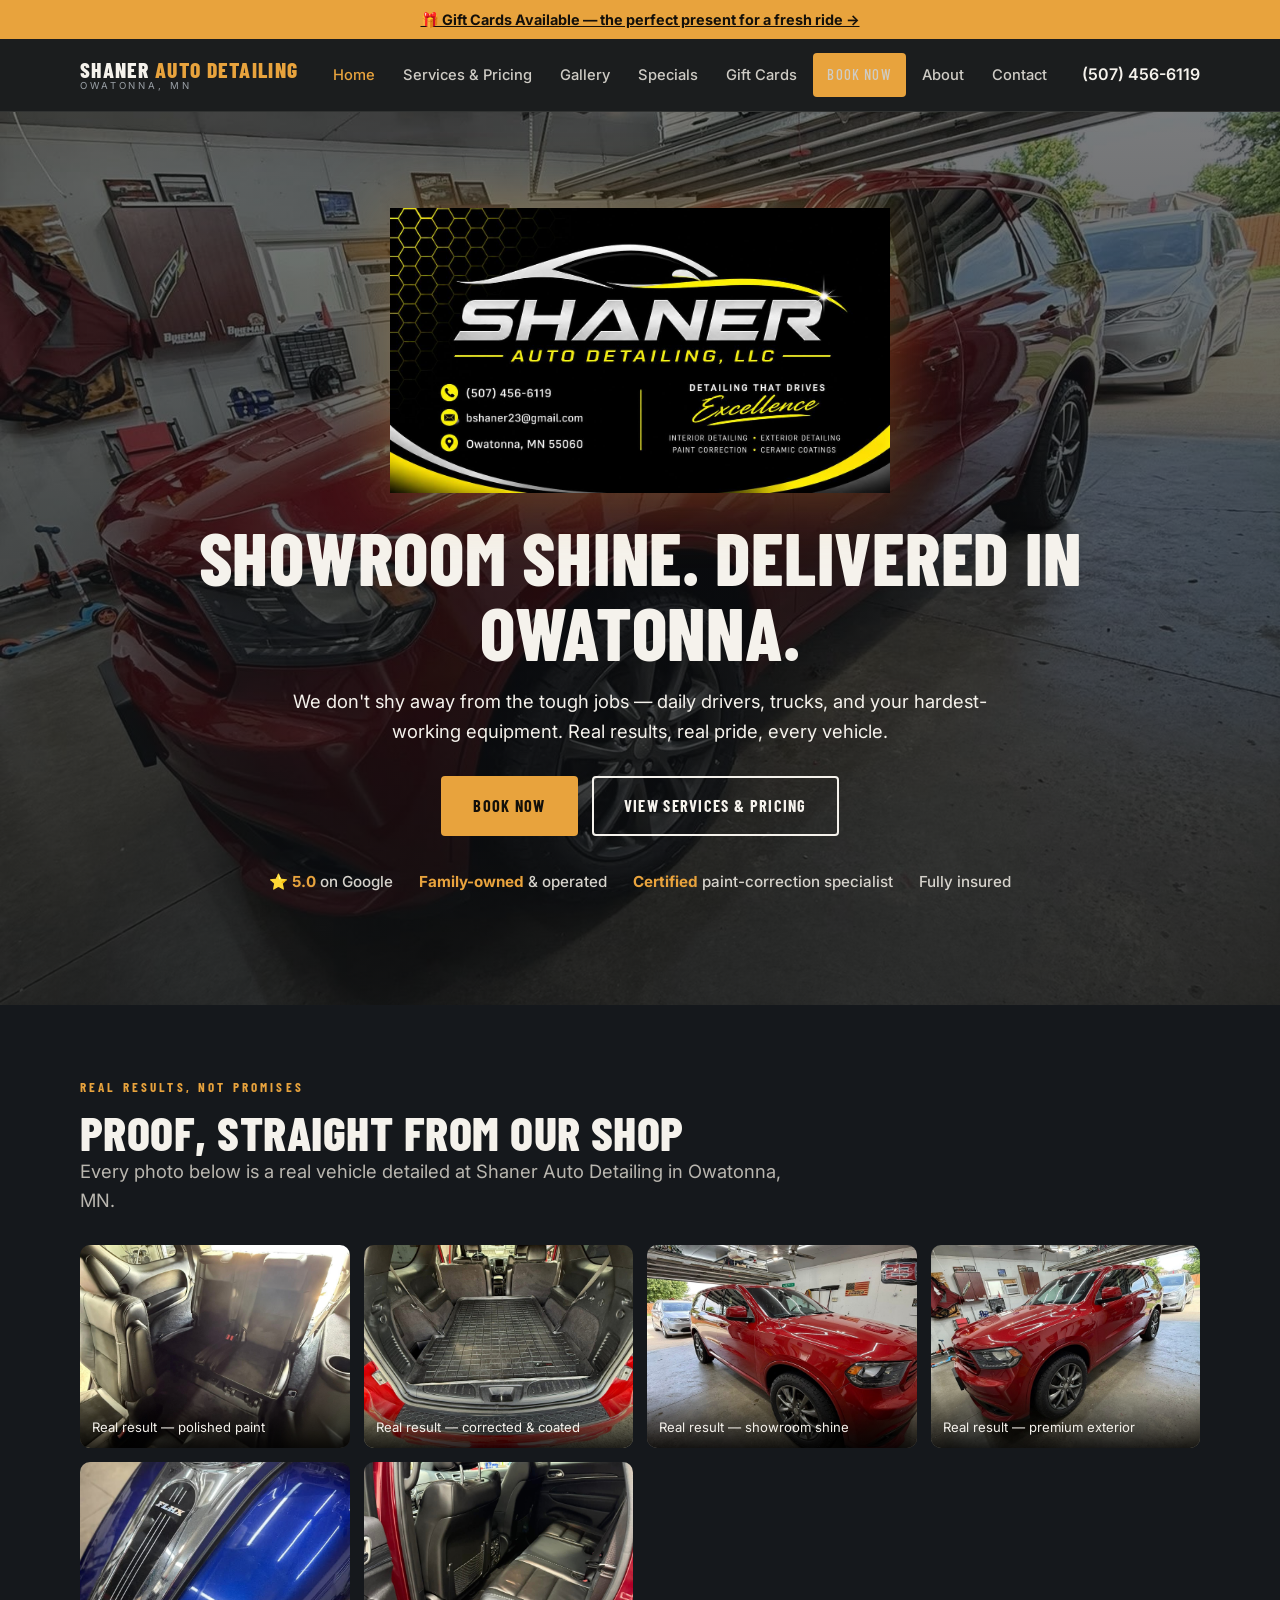
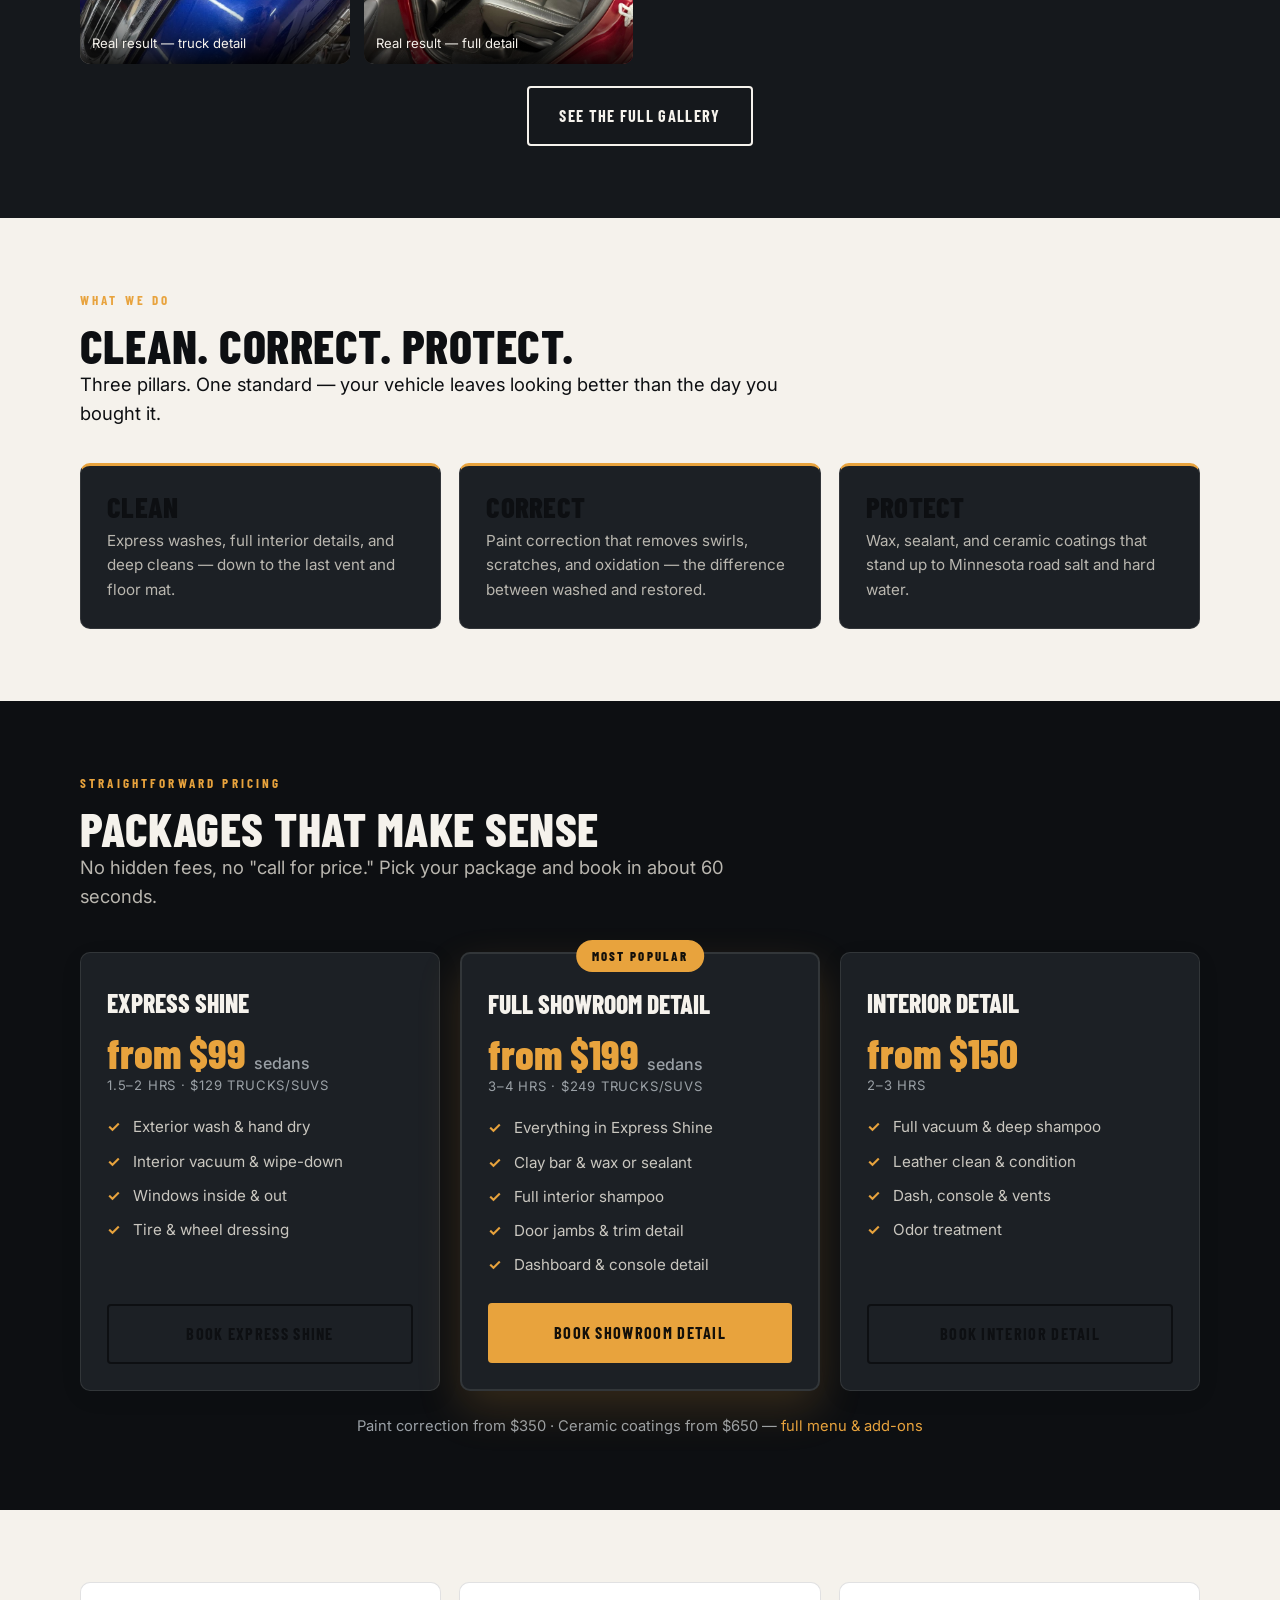
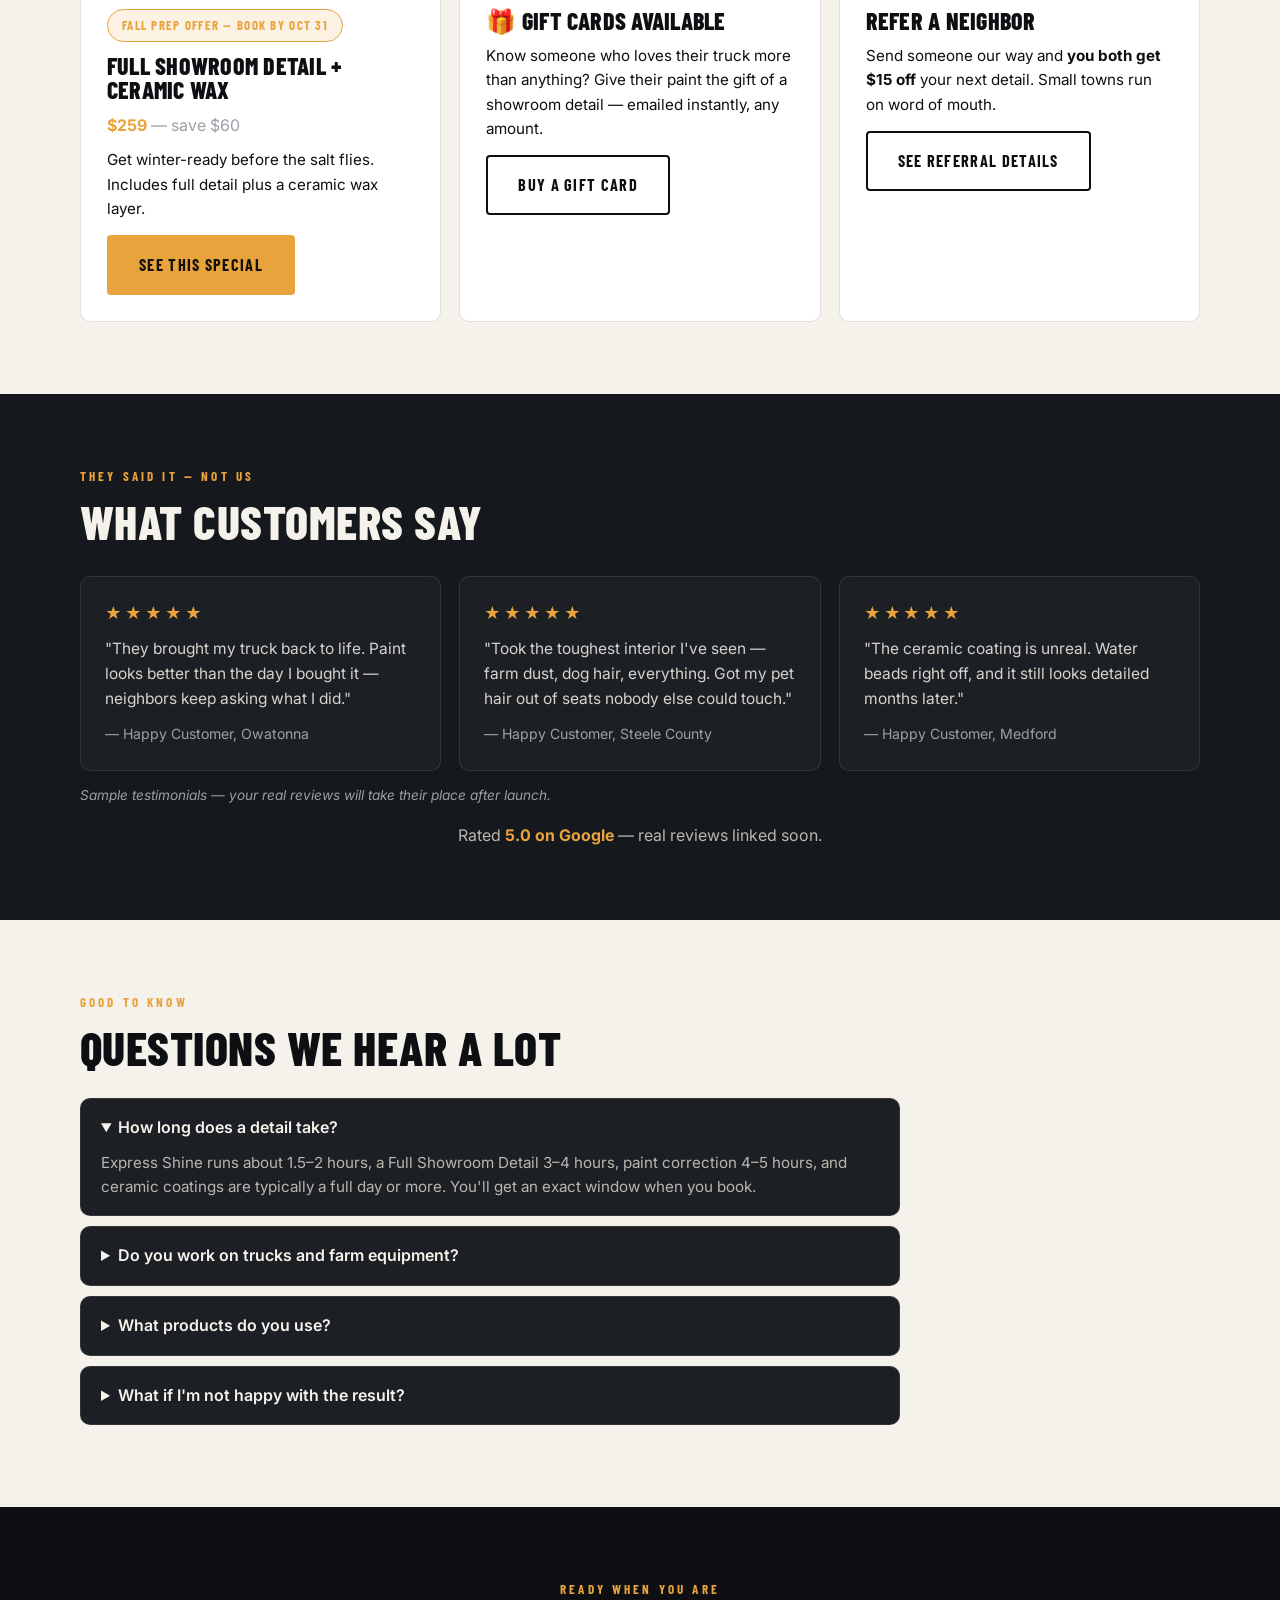
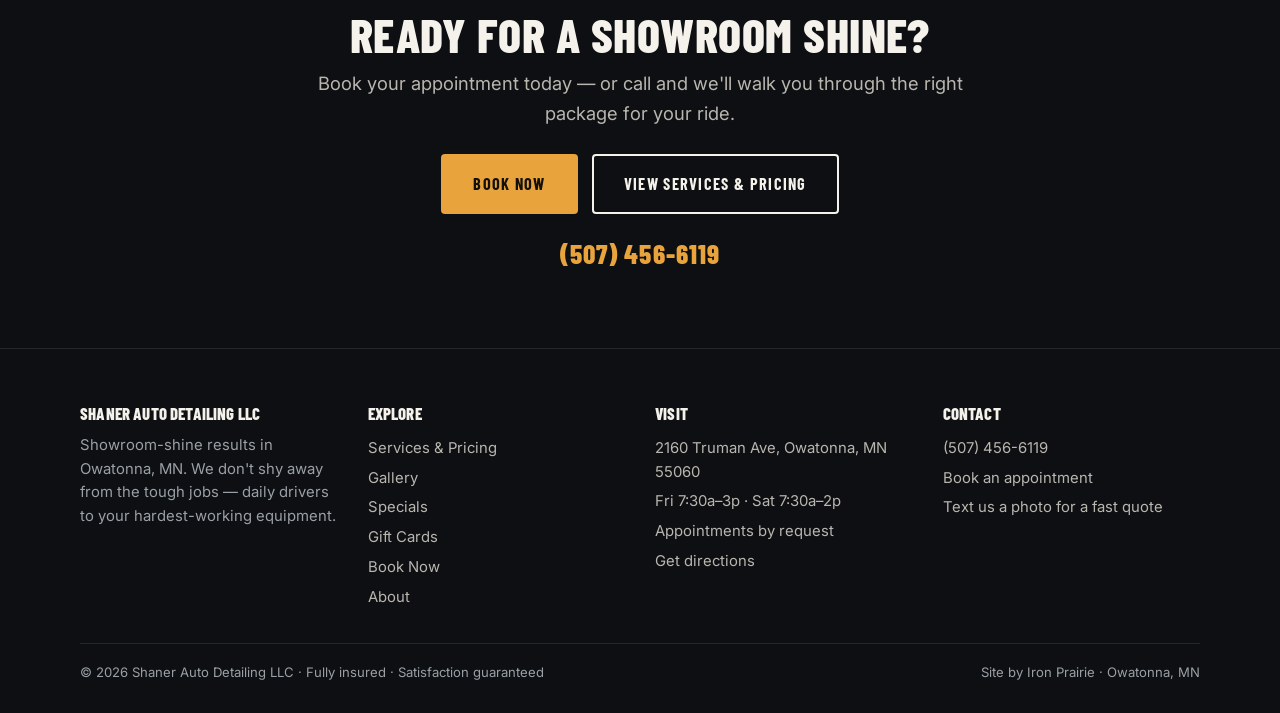
==== index.html @ 1932d327 "QC fix: canonical+OG on specials/gift-cards; hero real logo; contact email" ====
<!DOCTYPE html>
<html lang="en">
<head>
<meta charset="UTF-8">
<meta name="viewport" content="width=device-width, initial-scale=1.0">
<title>Auto Detailing in Owatonna, MN | Shaner Auto Detailing LLC</title>
<meta name="description" content="Shaner Auto Detailing LLC — premium auto detailing, paint correction, and ceramic coating in Owatonna, MN. Showroom shine for daily drivers, trucks &amp; equipment. Call (507) 456-6119.">
<link rel="canonical" href="https://davebunn1.github.io/shaner-auto-detailing-website/">
<meta property="og:title" content="Shaner Auto Detailing LLC — Auto Detailing in Owatonna, MN">
<meta property="og:description" content="Showroom shine. Paint correction &amp; ceramic coating. Real results — Owatonna, MN.">
<meta property="og:type" content="website">
<meta property="og:url" content="https://davebunn1.github.io/shaner-auto-detailing-website/">
<meta property="og:image" content="https://davebunn1.github.io/shaner-auto-detailing-website/images/IMG_6365.JPG">
<meta name="theme-color" content="#0D0F12">
<link rel="preconnect" href="https://fonts.googleapis.com">
<link rel="preconnect" href="https://fonts.gstatic.com" crossorigin>
<link href="https://fonts.googleapis.com/css2?family=Barlow+Condensed:wght@600;700;800&family=Inter:wght@400;500;600&display=swap" rel="stylesheet">
<link rel="stylesheet" href="css/styles.css">
<link rel="icon" href="data:image/svg+xml,<svg xmlns='http://www.w3.org/2000/svg' viewBox='0 0 100 100'><text y='.9em' font-size='90'>🚗</text></svg>">
<script type="application/ld+json">
{
  "@context": "https://schema.org",
  "@type": "AutoDetailing",
  "name": "Shaner Auto Detailing LLC",
  "description": "Premium auto detailing, paint correction and ceramic coating in Owatonna, Minnesota.",
  "telephone": "+15074566119",
  "address": {
    "@type": "PostalAddress",
    "streetAddress": "2160 Truman Ave",
    "addressLocality": "Owatonna",
    "addressRegion": "MN",
    "postalCode": "55060",
    "addressCountry": "US"
  },
  "geo": { "@type": "GeoCoordinates", "latitude": 44.0749, "longitude": -93.2260 },
  "openingHours": ["Fr 07:30-15:00", "Sa 07:30-14:00"],
  "priceRange": "$$",
  "aggregateRating": { "@type": "AggregateRating", "ratingValue": "5.0", "reviewCount": "4" },
  "sameAs": ["https://www.facebook.com/groups/483912313063211/"]
}
</script>
</head>
<body>

<div class="topbar">
  <a href="gift-cards.html">🎁 Gift Cards Available — the perfect present for a fresh ride →</a>
</div>
<header class="site">
  <div class="container nav-wrap">
    <a class="brand" href="index.html">SHANER <span>AUTO DETAILING</span><small>Owatonna, MN</small></a>
    <nav class="main" aria-label="Main">
      <a href="index.html" class="active">Home</a>
      <a href="services-pricing.html">Services &amp; Pricing</a>
      <a href="gallery.html">Gallery</a>
      <a href="specials.html">Specials</a>
      <a href="gift-cards.html">Gift Cards</a>
      <a href="book.html" class="btn btn--primary btn-book">Book Now</a>
      <a href="about.html">About</a>
      <a href="contact.html">Contact</a>
    </nav>
    <div class="header-cta">
      <a class="header-phone" href="tel:+15074566119">(507) 456-6119</a>
      <button class="nav-toggle" aria-label="Menu">☰</button>
    </div>
  </div>
</header>

<main>
  <section class="hero hero--home">
    <div class="container">
      <div class="hero-logo">
        <img src="images/LOGO.jpg" alt="Shaner Auto Detailing LLC — auto detailing, paint correction &amp; ceramic coating in Owatonna, MN">
      </div>
      <h1>Showroom shine. Delivered in Owatonna.</h1>
      <p class="lead">We don't shy away from the tough jobs — daily drivers, trucks, and your hardest-working equipment. Real results, real pride, every vehicle.</p>
      <div class="hero-ctas">
        <a class="btn btn--primary" href="book.html">Book Now</a>
        <a class="btn btn--ghost" href="services-pricing.html">View Services &amp; Pricing</a>
      </div>
      <div class="trust-ribbon">
        <span>⭐ <b>5.0</b> on Google</span>
        <span><b>Family-owned</b> &amp; operated</span>
        <span><b>Certified</b> paint-correction specialist</span>
        <span>Fully insured</span>
      </div>
    </div>
  </section>

  <section class="section--graphite">
    <div class="container">
      <div class="eyebrow">Real results, not promises</div>
      <h2 style="color:var(--cream)">Proof, straight from our shop</h2>
      <p class="lead muted" style="color:#b9b6af">Every photo below is a real vehicle detailed at Shaner Auto Detailing in Owatonna, MN.</p>
      <div class="gallery" style="margin-top:30px">
        <div class="proof-grid">
          <figure class="proof-item"><img src="images/IMG_6362.JPG" alt="Polished exterior detailing result — Shaner Auto Detailing, Owatonna MN" loading="lazy"><figcaption class="proof-cap">Real result — polished paint</figcaption></figure>
          <figure class="proof-item"><img src="images/IMG_6363.JPG" alt="Glossy corrected paint result — Shaner Auto Detailing, Owatonna MN" loading="lazy"><figcaption class="proof-cap">Real result — corrected &amp; coated</figcaption></figure>
          <figure class="proof-item"><img src="images/IMG_6364.JPG" alt="Showroom shine detail result — Shaner Auto Detailing, Owatonna MN" loading="lazy"><figcaption class="proof-cap">Real result — showroom shine</figcaption></figure>
          <figure class="proof-item"><img src="images/IMG_6365.JPG" alt="Premium exterior detail — Shaner Auto Detailing, Owatonna MN" loading="lazy"><figcaption class="proof-cap">Real result — premium exterior</figcaption></figure>
          <figure class="proof-item"><img src="images/IMG_6311.JPG" alt="Truck detail result — Shaner Auto Detailing, Owatonna MN" loading="lazy"><figcaption class="proof-cap">Real result — truck detail</figcaption></figure>
          <figure class="proof-item"><img src="images/IMG_6378.JPG" alt="Detailing before and after quality work — Shaner Auto Detailing, Owatonna MN" loading="lazy"><figcaption class="proof-cap">Real result — full detail</figcaption></figure>
        </div>
      </div>
      <p style="text-align:center;margin-top:22px"><a class="btn btn--ghost" href="gallery.html">See the full gallery</a></p>
    </div>
  </section>

  <section class="section--light">
    <div class="container">
      <div class="eyebrow">What we do</div>
      <h2>Clean. Correct. Protect.</h2>
      <p class="lead">Three pillars. One standard — your vehicle leaves looking better than the day you bought it.</p>
      <div class="pillars" style="margin-top:34px">
        <div class="pillar">
          <h3>Clean</h3>
          <p>Express washes, full interior details, and deep cleans — down to the last vent and floor mat.</p>
        </div>
        <div class="pillar">
          <h3>Correct</h3>
          <p>Paint correction that removes swirls, scratches, and oxidation — the difference between washed and restored.</p>
        </div>
        <div class="pillar">
          <h3>Protect</h3>
          <p>Wax, sealant, and ceramic coatings that stand up to Minnesota road salt and hard water.</p>
        </div>
      </div>
    </div>
  </section>

  <section class="section--dark">
    <div class="container">
      <div class="eyebrow">Straightforward pricing</div>
      <h2 style="color:var(--cream)">Packages that make sense</h2>
      <p class="lead muted" style="color:#b9b6af">No hidden fees, no "call for price." Pick your package and book in about 60 seconds.</p>
      <div class="pkg-cards" style="margin-top:40px">
        <div class="pkg-card">
          <div class="pkg-name">Express Shine</div>
          <div class="pkg-price">from $99 <small>sedans</small></div>
          <div class="pkg-time">1.5–2 hrs · $129 trucks/SUVs</div>
          <ul class="pkg-includes">
            <li>Exterior wash &amp; hand dry</li>
            <li>Interior vacuum &amp; wipe-down</li>
            <li>Windows inside &amp; out</li>
            <li>Tire &amp; wheel dressing</li>
          </ul>
          <a class="btn btn--darkghost btn--block" href="book.html">Book Express Shine</a>
        </div>
        <div class="pkg-card pkg-card--popular">
          <div class="popular-tag">Most Popular</div>
          <div class="pkg-name">Full Showroom Detail</div>
          <div class="pkg-price">from $199 <small>sedans</small></div>
          <div class="pkg-time">3–4 hrs · $249 trucks/SUVs</div>
          <ul class="pkg-includes">
            <li>Everything in Express Shine</li>
            <li>Clay bar &amp; wax or sealant</li>
            <li>Full interior shampoo</li>
            <li>Door jambs &amp; trim detail</li>
            <li>Dashboard &amp; console detail</li>
          </ul>
          <a class="btn btn--primary btn--block" href="book.html">Book Showroom Detail</a>
        </div>
        <div class="pkg-card">
          <div class="pkg-name">Interior Detail</div>
          <div class="pkg-price">from $150</div>
          <div class="pkg-time">2–3 hrs</div>
          <ul class="pkg-includes">
            <li>Full vacuum &amp; deep shampoo</li>
            <li>Leather clean &amp; condition</li>
            <li>Dash, console &amp; vents</li>
            <li>Odor treatment</li>
          </ul>
          <a class="btn btn--darkghost btn--block" href="book.html">Book Interior Detail</a>
        </div>
      </div>
      <p style="text-align:center;margin-top:24px;color:var(--muted);font-size:.92rem">Paint correction from $350 · Ceramic coatings from $650 — <a href="services-pricing.html">full menu &amp; add-ons</a></p>
    </div>
  </section>

  <section class="section--light">
    <div class="container" style="display:grid;grid-template-columns:repeat(auto-fit,minmax(280px,1fr));gap:18px">
      <div style="border:1px solid rgba(13,15,18,.12);border-radius:10px;padding:26px;background:#fff">
        <span class="offer-deadline">Fall Prep Offer — book by Oct 31</span>
        <h3 style="font-size:1.5rem">Full Showroom Detail + Ceramic Wax</h3>
        <p style="margin:10px 0"><b style="color:var(--amber)">$259</b> <span style="color:var(--muted)">— save $60</span></p>
        <p style="font-size:.95rem">Get winter-ready before the salt flies. Includes full detail plus a ceramic wax layer.</p>
        <p style="margin-top:14px"><a class="btn btn--primary" href="specials.html">See this special</a></p>
      </div>
      <div style="border:1px solid rgba(13,15,18,.12);border-radius:10px;padding:26px;background:#fff">
        <h3 style="font-size:1.5rem">🎁 Gift cards available</h3>
        <p style="font-size:.95rem;margin:10px 0">Know someone who loves their truck more than anything? Give their paint the gift of a showroom detail — emailed instantly, any amount.</p>
        <p style="margin-top:14px"><a class="btn btn--darkghost" href="gift-cards.html">Buy a gift card</a></p>
      </div>
      <div style="border:1px solid rgba(13,15,18,.12);border-radius:10px;padding:26px;background:#fff">
        <h3 style="font-size:1.5rem">Refer a neighbor</h3>
        <p style="font-size:.95rem;margin:10px 0">Send someone our way and <b>you both get $15 off</b> your next detail. Small towns run on word of mouth.</p>
        <p style="margin-top:14px"><a class="btn btn--darkghost" href="specials.html">See referral details</a></p>
      </div>
    </div>
  </section>

  <section class="section--graphite">
    <div class="container">
      <div class="eyebrow">They said it — not us</div>
      <h2 style="color:var(--cream)">What customers say</h2>
      <div class="reviews" style="margin-top:30px">
        <div class="review">
          <div class="stars">★★★★★</div>
          <p>"They brought my truck back to life. Paint looks better than the day I bought it — neighbors keep asking what I did."</p>
          <cite>— Happy Customer, Owatonna</cite>
        </div>
        <div class="review">
          <div class="stars">★★★★★</div>
          <p>"Took the toughest interior I've seen — farm dust, dog hair, everything. Got my pet hair out of seats nobody else could touch."</p>
          <cite>— Happy Customer, Steele County</cite>
        </div>
        <div class="review">
          <div class="stars">★★★★★</div>
          <p>"The ceramic coating is unreal. Water beads right off, and it still looks detailed months later."</p>
          <cite>— Happy Customer, Medford</cite>
        </div>
      </div>
      <p class="review-sample-note">Sample testimonials — your real reviews will take their place after launch.</p>
      <p style="text-align:center;margin-top:16px;color:#b9b6af">Rated <b style="color:var(--amber)">5.0 on Google</b> — real reviews linked soon.</p>
    </div>
  </section>

  <section class="section--light">
    <div class="container">
      <div class="eyebrow">Good to know</div>
      <h2>Questions we hear a lot</h2>
      <div class="faq" style="margin-top:26px;max-width:820px">
        <details open>
          <summary>How long does a detail take?</summary>
          <p>Express Shine runs about 1.5–2 hours, a Full Showroom Detail 3–4 hours, paint correction 4–5 hours, and ceramic coatings are typically a full day or more. You'll get an exact window when you book.</p>
        </details>
        <details>
          <summary>Do you work on trucks and farm equipment?</summary>
          <p>Absolutely — we don't shy away from the tough jobs. Daily drivers, trucks, SUVs, motorcycles, and your hardest-working equipment all get the same standard.</p>
        </details>
        <details>
          <summary>What products do you use?</summary>
          <p>Professional-grade products chosen for Minnesota conditions — road salt, hard water, and everything in between. Ask us about the right protection for your vehicle.</p>
        </details>
        <details>
          <summary>What if I'm not happy with the result?</summary>
          <p>If you're not happy with the result, we'll make it right. Plain and simple.</p>
        </details>
      </div>
    </div>
  </section>

  <section class="section--dark cta-band">
    <div class="container">
      <div class="eyebrow">Ready when you are</div>
      <h2 style="color:var(--cream)">Ready for a showroom shine?</h2>
      <p class="lead" style="color:#b9b6af">Book your appointment today — or call and we'll walk you through the right package for your ride.</p>
      <div class="cta-actions">
        <a class="btn btn--primary" href="book.html">Book Now</a>
        <a class="btn btn--ghost" href="services-pricing.html">View Services &amp; Pricing</a>
      </div>
      <a class="cta-phone-big" href="tel:+15074566119">(507) 456-6119</a>
    </div>
  </section>
</main>

<footer class="site">
  <div class="container">
    <div class="footer-grid">
      <div>
        <h4>Shaner Auto Detailing LLC</h4>
        <p style="color:var(--muted);font-size:.93rem">Showroom-shine results in Owatonna, MN. We don't shy away from the tough jobs — daily drivers to your hardest-working equipment.</p>
      </div>
      <div>
        <h4>Explore</h4>
        <ul>
          <li><a href="services-pricing.html">Services &amp; Pricing</a></li>
          <li><a href="gallery.html">Gallery</a></li>
          <li><a href="specials.html">Specials</a></li>
          <li><a href="gift-cards.html">Gift Cards</a></li>
          <li><a href="book.html">Book Now</a></li>
          <li><a href="about.html">About</a></li>
        </ul>
      </div>
      <div>
        <h4>Visit</h4>
        <ul>
          <li>2160 Truman Ave, Owatonna, MN 55060</li>
          <li>Fri 7:30a–3p · Sat 7:30a–2p</li>
          <li>Appointments by request</li>
          <li><a href="contact.html">Get directions</a></li>
        </ul>
      </div>
      <div>
        <h4>Contact</h4>
        <ul>
          <li><a href="tel:+15074566119">(507) 456-6119</a></li>
          <li><a href="book.html">Book an appointment</a></li>
          <li><a href="contact.html">Text us a photo for a fast quote</a></li>
        </ul>
      </div>
    </div>
    <div class="footer-bottom">
      <span>© 2026 Shaner Auto Detailing LLC · Fully insured · Satisfaction guaranteed</span>
      <span>Site by Iron Prairie · Owatonna, MN</span>
    </div>
  </div>
</footer>
<div class="mobile-bar">
  <a class="mb-book" href="book.html">Book Now</a>
  <a class="mb-call" href="tel:+15074566119">Call (507) 456-6119</a>
</div>
<script src="js/scripts.js"></script>
</body>
</html>
---- css/styles.css ----
/* ============================================================
   SHANER AUTO DETAILING LLC — shared design system
   Iron Prairie · 2026-09-06 · premium dark/amber detailing
   Workers: use ONLY classes defined here. Never inline styles.
   ============================================================ */

:root {
  --charcoal: #0D0F12;
  --graphite: #15181C;
  --graphite-2: #1C2025;
  --amber: #E8A33D;
  --amber-hover: #F4B95A;
  --cream: #F5F2EC;
  --muted: #9AA0A6;
  --line: rgba(245, 242, 236, 0.10);
  --line-light: rgba(13, 15, 18, 0.12);
  --radius: 10px;
  --container: 1120px;
  --shadow: 0 20px 60px rgba(0,0,0,0.45);
  --font-display: "Barlow Condensed", "Arial Narrow", sans-serif;
  --font-body: "Inter", system-ui, -apple-system, sans-serif;
}

* { margin: 0; padding: 0; box-sizing: border-box; }

html { scroll-behavior: smooth; }

body {
  font-family: var(--font-body);
  color: var(--charcoal);
  background: var(--cream);
  line-height: 1.6;
  -webkit-font-smoothing: antialiased;
}

img { max-width: 100%; display: block; }
a { color: var(--amber); text-decoration: none; }
a:hover { color: var(--amber-hover); }
ul { list-style: none; }

.container { width: min(var(--container), 92%); margin-inline: auto; }
.sr-only { position: absolute; width: 1px; height: 1px; padding: 0; margin: -1px; overflow: hidden; clip: rect(0 0 0 0); white-space: nowrap; border: 0; }

section { padding: 72px 0; }
.section--dark { background: var(--charcoal); color: var(--cream); }
.section--graphite { background: var(--graphite); color: var(--cream); }
.section--light { background: var(--cream); color: var(--charcoal); }

.eyebrow {
  font-family: var(--font-display);
  text-transform: uppercase;
  letter-spacing: 0.24em;
  font-weight: 700;
  font-size: 0.82rem;
  color: var(--amber);
  margin-bottom: 10px;
}

h1, h2, h3, h4 {
  font-family: var(--font-display);
  font-weight: 800;
  line-height: 1.02;
  letter-spacing: 0.01em;
  text-transform: uppercase;
}

h1 { font-size: clamp(2.6rem, 6vw, 4.6rem); }
h2 { font-size: clamp(2rem, 4vw, 3rem); }
h3 { font-size: clamp(1.3rem, 2.4vw, 1.8rem); }

.section--light h1, .section--light h2, .section--light h3,
section:not(.section--dark):not(.section--graphite) h2,
section:not(.section--dark):not(.section--graphite) h3 { color: var(--charcoal); }
.section--dark h1, .section--dark h2, .section--dark h3,
.section--graphite h1, .section--graphite h2, .section--graphite h3 { color: var(--cream); }

.lead { font-size: 1.15rem; max-width: 60ch; }
.section--dark .lead, .section--graphite .lead { color: #d6d3cc; }
.muted { color: var(--muted); }

/* ---------- Buttons ---------- */
.btn {
  display: inline-block;
  font-family: var(--font-display);
  font-weight: 700;
  text-transform: uppercase;
  letter-spacing: 0.08em;
  font-size: 1.02rem;
  padding: 15px 30px;
  border-radius: 4px;
  border: 2px solid transparent;
  cursor: pointer;
  transition: all 0.18s ease;
  text-align: center;
}
.btn--primary { background: var(--amber); color: #14100a; }
.btn--primary:hover { background: var(--amber-hover); color: #14100a; transform: translateY(-1px); }
.btn--ghost { border-color: var(--cream); color: var(--cream); background: transparent; }
.btn--ghost:hover { background: rgba(245,242,236,0.10); color: var(--cream); }
.btn--darkghost { border-color: var(--charcoal); color: var(--charcoal); background: transparent; }
.btn--darkghost:hover { background: rgba(13,15,18,0.06); color: var(--charcoal); }
.btn--block { display: block; width: 100%; }
.btn-book { white-space: nowrap; }

/* ---------- Top gift-card strip ---------- */
.topbar {
  background: var(--amber);
  color: #14100a;
  text-align: center;
  font-weight: 600;
  font-size: 0.9rem;
  padding: 8px 16px;
}
.topbar a { color: #14100a; text-decoration: underline; font-weight: 700; }
.topbar a:hover { color: #000; }

/* ---------- Header ---------- */
header.site {
  position: sticky; top: 0; z-index: 100;
  background: rgba(13,15,18,0.94);
  backdrop-filter: blur(10px);
  border-bottom: 1px solid var(--line);
}
.nav-wrap { display: flex; align-items: center; justify-content: space-between; gap: 20px; padding: 14px 0; }
.brand { font-family: var(--font-display); font-weight: 800; text-transform: uppercase; letter-spacing: 0.06em; color: var(--cream); font-size: 1.35rem; line-height: 1; }
.brand span { color: var(--amber); }
.brand small { display: block; font-family: var(--font-body); font-weight: 400; font-size: 0.6rem; letter-spacing: 0.3em; color: var(--muted); text-transform: uppercase; }
nav.main ul { display: flex; align-items: center; gap: 4px; flex-wrap: wrap; }
nav.main a {
  color: #cfccc5; font-weight: 500; font-size: 0.92rem;
  padding: 8px 12px; border-radius: 4px;
}
nav.main a:hover { color: var(--cream); }
nav.main a.active { color: var(--amber); }
.header-cta { display: flex; align-items: center; gap: 12px; }
.header-phone { color: var(--cream); font-weight: 600; white-space: nowrap; }
.header-phone:hover { color: var(--amber); }
.nav-toggle { display: none; background: none; border: 0; color: var(--cream); font-size: 1.6rem; cursor: pointer; line-height: 1; }

/* ---------- Mobile bottom action bar ---------- */
.mobile-bar { display: none; }

/* ---------- Hero ---------- */
.hero {
  position: relative;
  background: var(--charcoal) center/cover no-repeat;
  color: var(--cream);
  text-align: center;
  padding: 96px 0 110px;
  overflow: hidden;
}
.hero::before {
  content: "";
  position: absolute; inset: 0;
  background: linear-gradient(180deg, rgba(13,15,18,0.55) 0%, rgba(13,15,18,0.82) 100%);
}
.hero > .container { position: relative; z-index: 2; }
.hero-logo { display: flex; justify-content: center; margin-bottom: 26px; }
.hero-logo img {
  width: min(500px, 90vw);
  filter: drop-shadow(0 0 34px rgba(232,163,61,0.35));
}
.hero h1 { margin-bottom: 18px; color: var(--cream); }
.hero .lead { margin-inline: auto; margin-bottom: 30px; }
.hero-ctas { display: flex; gap: 14px; justify-content: center; flex-wrap: wrap; }
.hero-wordmark { font-family: var(--font-display); font-weight: 800; font-size: clamp(2.8rem, 8vw, 5rem); letter-spacing: 0.02em; line-height: 0.95; text-transform: uppercase; color: var(--cream); }
.hero-wordmark span { color: var(--amber); }
.hero-wordmark-sub { font-family: var(--font-display); letter-spacing: 0.42em; text-transform: uppercase; font-weight: 600; color: var(--muted); font-size: clamp(0.8rem, 2vw, 1.05rem); margin-top: 6px; }
.hero--home { background-image: url('../images/IMG_6365.JPG'); }

/* ---------- Trust ribbon / stats ---------- */
.trust-ribbon { display: flex; gap: 26px; justify-content: center; flex-wrap: wrap; margin-top: 34px; color: #d6d3cc; font-size: 0.95rem; font-weight: 500; }
.trust-ribbon b { color: var(--amber); }
.stat-band { display: grid; grid-template-columns: repeat(auto-fit, minmax(190px, 1fr)); gap: 18px; }
.stat { background: var(--graphite-2); border: 1px solid var(--line); border-radius: var(--radius); padding: 22px; text-align: center; }
.stat b { display: block; font-family: var(--font-display); font-size: 2.1rem; font-weight: 800; color: var(--amber); line-height: 1; }
.stat span { font-size: 0.85rem; color: var(--muted); text-transform: uppercase; letter-spacing: 0.08em; }

/* ---------- Pillars ---------- */
.pillars { display: grid; grid-template-columns: repeat(auto-fit, minmax(240px, 1fr)); gap: 18px; }
.pillar { background: var(--graphite-2); border: 1px solid var(--line); border-radius: var(--radius); padding: 26px; border-top: 3px solid var(--amber); }
.pillar h3 { color: var(--cream); margin-bottom: 8px; }
.pillar p { color: #b9b6af; font-size: 0.95rem; }

/* ---------- Package cards ---------- */
.pkg-cards { display: grid; grid-template-columns: repeat(auto-fit, minmax(260px, 1fr)); gap: 20px; align-items: stretch; }
.pkg-card {
  position: relative;
  background: var(--cream);
  border: 1px solid var(--line-light);
  border-radius: var(--radius);
  padding: 30px 26px 26px;
  display: flex; flex-direction: column;
  box-shadow: 0 6px 24px rgba(13,15,18,0.06);
}
.section--dark .pkg-card, .section--graphite .pkg-card { background: var(--graphite-2); border-color: var(--line); color: var(--cream); }
.pkg-card--popular { border: 2px solid var(--amber); box-shadow: 0 18px 44px rgba(232,163,61,0.18); }
.popular-tag {
  position: absolute; top: -14px; left: 50%; transform: translateX(-50%);
  background: var(--amber); color: #14100a;
  font-family: var(--font-display); font-weight: 800; font-size: 0.8rem; letter-spacing: 0.16em;
  text-transform: uppercase; padding: 6px 16px; border-radius: 20px; white-space: nowrap;
}
.pkg-name { font-family: var(--font-display); font-weight: 800; font-size: 1.6rem; text-transform: uppercase; color: var(--charcoal); }
.section--dark .pkg-name, .section--graphite .pkg-name { color: var(--cream); }
.pkg-price { font-family: var(--font-display); font-weight: 800; font-size: 2.6rem; color: var(--amber); margin: 8px 0 2px; line-height: 1; }
.pkg-price small { font-size: 1rem; font-family: var(--font-body); color: var(--muted); font-weight: 500; }
.pkg-time { font-size: 0.82rem; color: var(--muted); text-transform: uppercase; letter-spacing: 0.06em; margin-bottom: 14px; }
.pkg-includes { flex: 1; margin-bottom: 20px; }
.pkg-includes li { padding: 5px 0 5px 26px; position: relative; font-size: 0.95rem; color: #3c3f45; }
.section--dark .pkg-includes li, .section--graphite .pkg-includes li { color: #c9c6bf; }
.pkg-includes li::before { content: "✓"; position: absolute; left: 0; color: var(--amber); font-weight: 700; }
.pkg-note { font-size: 0.85rem; color: var(--muted); margin-bottom: 14px; }

/* ---------- Add-ons ---------- */
.addons { display: grid; grid-template-columns: repeat(auto-fit, minmax(230px, 1fr)); gap: 10px 26px; }
.addon { display: flex; justify-content: space-between; gap: 14px; border-bottom: 1px dashed var(--line-light); padding: 9px 0; font-size: 0.96rem; }
.section--dark .addon, .section--graphite .addon { border-color: var(--line); color: #d6d3cc; }
.addon b { color: var(--amber); white-space: nowrap; }

/* ---------- Proof / gallery ---------- */
.proof-grid { display: grid; grid-template-columns: repeat(auto-fill, minmax(250px, 1fr)); gap: 14px; }
.proof-item { position: relative; border-radius: var(--radius); overflow: hidden; background: var(--graphite-2); }
.proof-item img { width: 100%; aspect-ratio: 4/3; object-fit: cover; transition: transform 0.3s ease; }
.proof-item:hover img { transform: scale(1.04); }
.proof-cap { position: absolute; left: 0; right: 0; bottom: 0; padding: 26px 12px 10px; font-size: 0.82rem; color: var(--cream); background: linear-gradient(transparent, rgba(0,0,0,0.85)); }
.proof-cap a { display: block; font-weight: 700; color: var(--amber); }
.proof-cap a:hover { color: var(--amber-hover); }
.gallery-tabs { display: flex; gap: 8px; flex-wrap: wrap; margin-bottom: 24px; }
.gallery-tab { border: 1px solid var(--line-light); background: transparent; color: var(--charcoal); font-family: var(--font-display); text-transform: uppercase; letter-spacing: 0.08em; font-weight: 700; padding: 8px 18px; border-radius: 30px; cursor: pointer; }
.section--dark .gallery-tab, .section--graphite .gallery-tab { border-color: var(--line); color: var(--cream); }
.gallery-tab.active { background: var(--amber); border-color: var(--amber); color: #14100a; }
.gallery-grid { display: grid; grid-template-columns: repeat(auto-fill, minmax(220px, 1fr)); gap: 12px; }
.gallery-grid .proof-item { cursor: zoom-in; }
.gallery-item.hidden { display: none; }

/* ---------- Before/after slider ---------- */
.beforeafter { position: relative; width: 100%; max-width: 720px; margin-inline: auto; aspect-ratio: 16/10; overflow: hidden; border-radius: var(--radius); user-select: none; touch-action: none; }
.beforeafter img { position: absolute; inset: 0; width: 100%; height: 100%; object-fit: cover; pointer-events: none; }
.beforeafter .ba-after { clip-path: inset(0 0 0 50%); }
.beforeafter .ba-divider { position: absolute; top: 0; bottom: 0; left: 50%; width: 3px; background: var(--amber); cursor: ew-resize; transform: translateX(-50%); }
.beforeafter .ba-handle { position: absolute; top: 50%; left: 50%; transform: translate(-50%, -50%); width: 44px; height: 44px; border-radius: 50%; background: var(--amber); color: #14100a; display: grid; place-items: center; font-size: 1.1rem; box-shadow: 0 4px 14px rgba(0,0,0,0.5); }
.ba-label { position: absolute; top: 12px; font-family: var(--font-display); font-weight: 700; letter-spacing: 0.12em; text-transform: uppercase; font-size: 0.78rem; background: rgba(13,15,18,0.75); color: var(--cream); padding: 4px 12px; border-radius: 20px; }
.ba-label--before { left: 12px; }
.ba-label--after { right: 12px; }

/* ---------- Reviews ---------- */
.reviews { display: grid; grid-template-columns: repeat(auto-fit, minmax(280px, 1fr)); gap: 18px; }
.review { background: var(--graphite-2); border: 1px solid var(--line); border-radius: var(--radius); padding: 24px; }
.review .stars { color: var(--amber); letter-spacing: 0.18em; margin-bottom: 10px; }
.review p { color: #d6d3cc; font-size: 0.97rem; }
.review cite { display: block; margin-top: 12px; font-style: normal; color: var(--muted); font-size: 0.88rem; }
.review-sample-note { font-size: 0.85rem; color: var(--muted); font-style: italic; margin-top: 14px; }

/* ---------- FAQ ---------- */
.faq details { background: var(--graphite-2); border: 1px solid var(--line); border-radius: var(--radius); padding: 16px 20px; margin-bottom: 10px; }
.faq summary { cursor: pointer; font-weight: 600; color: var(--cream); }
.faq details p { color: #b9b6af; margin-top: 10px; font-size: 0.95rem; }

/* ---------- Demo badge / gift denoms / booking demo ---------- */
.demo-badge {
  display: inline-block;
  border: 2px dashed var(--amber);
  color: var(--amber);
  font-family: var(--font-display); font-weight: 700; text-transform: uppercase;
  letter-spacing: 0.14em; font-size: 0.8rem;
  padding: 6px 14px; border-radius: 4px;
}
.offer-deadline {
  display: inline-block;
  background: rgba(232,163,61,0.14);
  border: 1px solid var(--amber);
  color: var(--amber);
  font-family: var(--font-display); font-weight: 700; text-transform: uppercase;
  letter-spacing: 0.1em; font-size: 0.8rem;
  padding: 5px 14px; border-radius: 20px;
  margin-bottom: 12px;
}
button.gift-denom { font: inherit; color: var(--cream); cursor: pointer; }
button.gift-denom span { display: block; margin-top: 4px; }
.gift-denoms { display: grid; grid-template-columns: repeat(auto-fit, minmax(180px, 1fr)); gap: 16px; max-width: 820px; margin-inline: auto; }
.gift-denom { background: var(--graphite-2); border: 1px solid var(--line); border-radius: var(--radius); padding: 24px 18px; text-align: center; cursor: pointer; transition: all 0.18s ease; }
.gift-denom:hover { border-color: var(--amber); transform: translateY(-2px); }
.gift-denom b { font-family: var(--font-display); font-size: 2.2rem; font-weight: 800; color: var(--amber); display: block; }
.gift-denom span { color: var(--muted); font-size: 0.88rem; }
.giftcard-visual { max-width: 380px; margin-inline: auto; border-radius: 14px; overflow: hidden; box-shadow: var(--shadow); border: 1px solid var(--line); }
.giftcard-visual img { width: 100%; aspect-ratio: 5/3; object-fit: cover; }
.booking-demo { max-width: 640px; margin-inline: auto; background: var(--graphite-2); border: 1px solid var(--line); border-radius: var(--radius); padding: 28px; text-align: left; }
.booking-demo h3 { color: var(--cream); }
.demo-calendar { display: grid; grid-template-columns: repeat(7, 1fr); gap: 6px; margin: 16px 0; }
.demo-calendar .day { aspect-ratio: 1; border-radius: 6px; border: 1px solid var(--line); display: grid; place-items: center; font-size: 0.85rem; color: #b9b6af; }
.demo-calendar .day.available { background: rgba(232,163,61,0.16); color: var(--amber); border-color: rgba(232,163,61,0.5); font-weight: 600; }
.demo-calendar .day.unavailable { opacity: 0.28; }
.demo-fields { display: grid; gap: 10px; margin: 16px 0; }
.demo-fields input, .demo-fields select {
  width: 100%; background: var(--charcoal); border: 1px solid var(--line); color: var(--cream);
  border-radius: 6px; padding: 12px 14px; font-family: var(--font-body); font-size: 0.95rem;
}
.demo-fields input:focus, .demo-fields select:focus { outline: none; border-color: var(--amber); }

/* ---------- Modal ---------- */
.modal-overlay { position: fixed; inset: 0; background: rgba(10,10,12,0.78); display: none; align-items: center; justify-content: center; z-index: 300; padding: 20px; }
.modal-overlay.open { display: flex; }
.modal { background: var(--graphite); color: var(--cream); border: 1px solid var(--line); border-radius: 14px; max-width: 500px; width: 100%; padding: 30px; position: relative; box-shadow: var(--shadow); }
.modal h3 { color: var(--cream); }
.modal .close-modal { position: absolute; top: 14px; right: 16px; background: none; border: 0; color: var(--muted); font-size: 1.6rem; cursor: pointer; line-height: 1; }
.modal p { color: #b9b6af; }
.modal .demo-fields { margin-top: 14px; }
.modal-note { margin-top: 16px; font-size: 0.85rem; color: var(--amber); }

/* ---------- CTA band / footer ---------- */
.cta-band { text-align: center; }
.cta-band h2 { margin-bottom: 10px; }
.cta-band .lead { margin-inline: auto; margin-bottom: 26px; }
.cta-actions { display: flex; gap: 14px; justify-content: center; flex-wrap: wrap; }
.cta-phone-big { display: inline-block; margin-top: 18px; font-family: var(--font-display); font-size: 1.7rem; font-weight: 800; color: var(--amber); letter-spacing: 0.04em; }
.cta-phone-big:hover { color: var(--amber-hover); }

footer.site { background: var(--charcoal); color: #b9b6af; padding: 56px 0 30px; border-top: 1px solid var(--line); }
.footer-grid { display: grid; grid-template-columns: repeat(auto-fit, minmax(220px, 1fr)); gap: 30px; margin-bottom: 30px; }
footer h4 { color: var(--cream); font-size: 1.05rem; margin-bottom: 12px; }
footer a { color: #b9b6af; }
footer a:hover { color: var(--amber); }
footer li { padding: 3px 0; font-size: 0.93rem; }
.footer-bottom { border-top: 1px solid var(--line); padding-top: 18px; font-size: 0.82rem; color: var(--muted); display: flex; justify-content: space-between; gap: 12px; flex-wrap: wrap; }

/* ---------- Page hero (inner pages) ---------- */
.page-hero { background: var(--charcoal); color: var(--cream); padding: 64px 0 54px; text-align: center; }
.page-hero h1 { color: var(--cream); }
.page-hero .lead { margin-inline: auto; color: #d6d3cc; max-width: 64ch; }

/* ---------- Map / contact ---------- */
.map-frame { border: 0; width: 100%; height: 380px; border-radius: var(--radius); filter: saturate(0.85); }
.contact-grid { display: grid; grid-template-columns: 1.1fr 1fr; gap: 26px; align-items: start; }
.contact-info-card { background: var(--graphite-2); border: 1px solid var(--line); border-radius: var(--radius); padding: 26px; }
.contact-info-card li { padding: 8px 0; color: #d6d3cc; border-bottom: 1px solid var(--line); }
.contact-info-card li:last-child { border-bottom: 0; }
.contact-info-card b { color: var(--amber); }

/* ---------- Lightbox ---------- */
.lightbox { position: fixed; inset: 0; background: rgba(8,9,11,0.94); display: none; align-items: center; justify-content: center; z-index: 400; padding: 3vh 3vw; }
.lightbox.open { display: flex; }
.lightbox img { max-width: 100%; max-height: 88vh; border-radius: 8px; }
.lightbox .lb-cap { position: absolute; bottom: 2vh; left: 0; right: 0; text-align: center; color: var(--cream); font-size: 0.9rem; }
.lightbox .lb-close, .lightbox .lb-prev, .lightbox .lb-next { position: absolute; background: rgba(13,15,18,0.7); border: 0; color: var(--cream); width: 46px; height: 46px; border-radius: 50%; cursor: pointer; font-size: 1.4rem; }
.lightbox .lb-close { top: 18px; right: 18px; }
.lightbox .lb-prev { left: 14px; top: 50%; transform: translateY(-50%); }
.lightbox .lb-next { right: 14px; top: 50%; transform: translateY(-50%); }

/* ---------- Responsive ---------- */
@media (max-width: 860px) {
  nav.main { display: none; }
  nav.main.open { display: flex; position: absolute; top: 100%; left: 0; right: 0; background: var(--graphite); flex-direction: column; padding: 14px 6%; border-bottom: 1px solid var(--line); }
  .nav-toggle { display: block; }
  .header-phone { display: none; }
  section { padding: 52px 0; }
  .contact-grid { grid-template-columns: 1fr; }
  .mobile-bar {
    display: flex; position: fixed; bottom: 0; left: 0; right: 0; z-index: 200;
    background: var(--charcoal); border-top: 1px solid var(--line);
  }
  .mobile-bar a { flex: 1; text-align: center; padding: 15px 6px; font-family: var(--font-display); font-weight: 700; text-transform: uppercase; letter-spacing: 0.06em; font-size: 0.98rem; }
  .mobile-bar .mb-book { background: var(--amber); color: #14100a; }
  .mobile-bar .mb-call { color: var(--cream); border-left: 1px solid var(--line); }
  body { padding-bottom: 54px; }
}

@media (max-width: 520px) {
  .btn { padding: 13px 20px; font-size: 0.96rem; }
  .proof-grid, .gallery-grid { grid-template-columns: repeat(auto-fill, minmax(150px, 1fr)); }
}
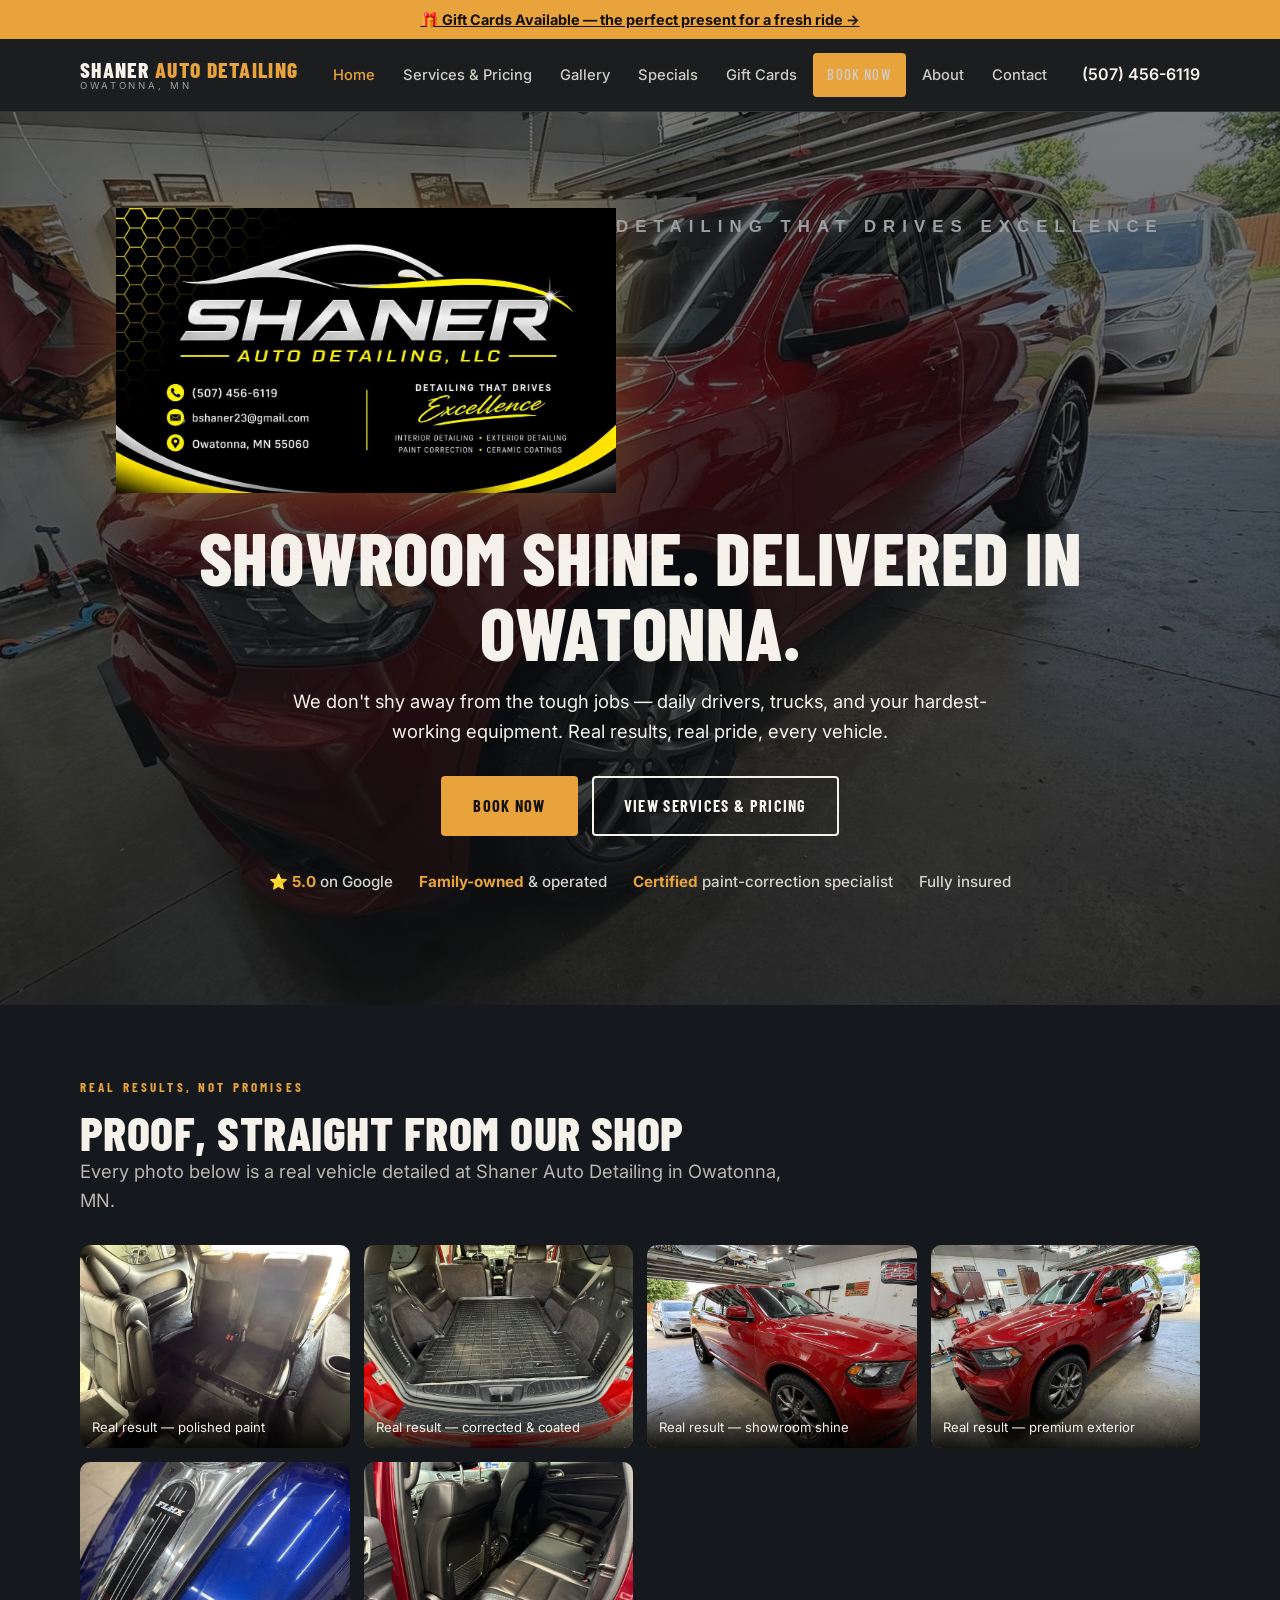
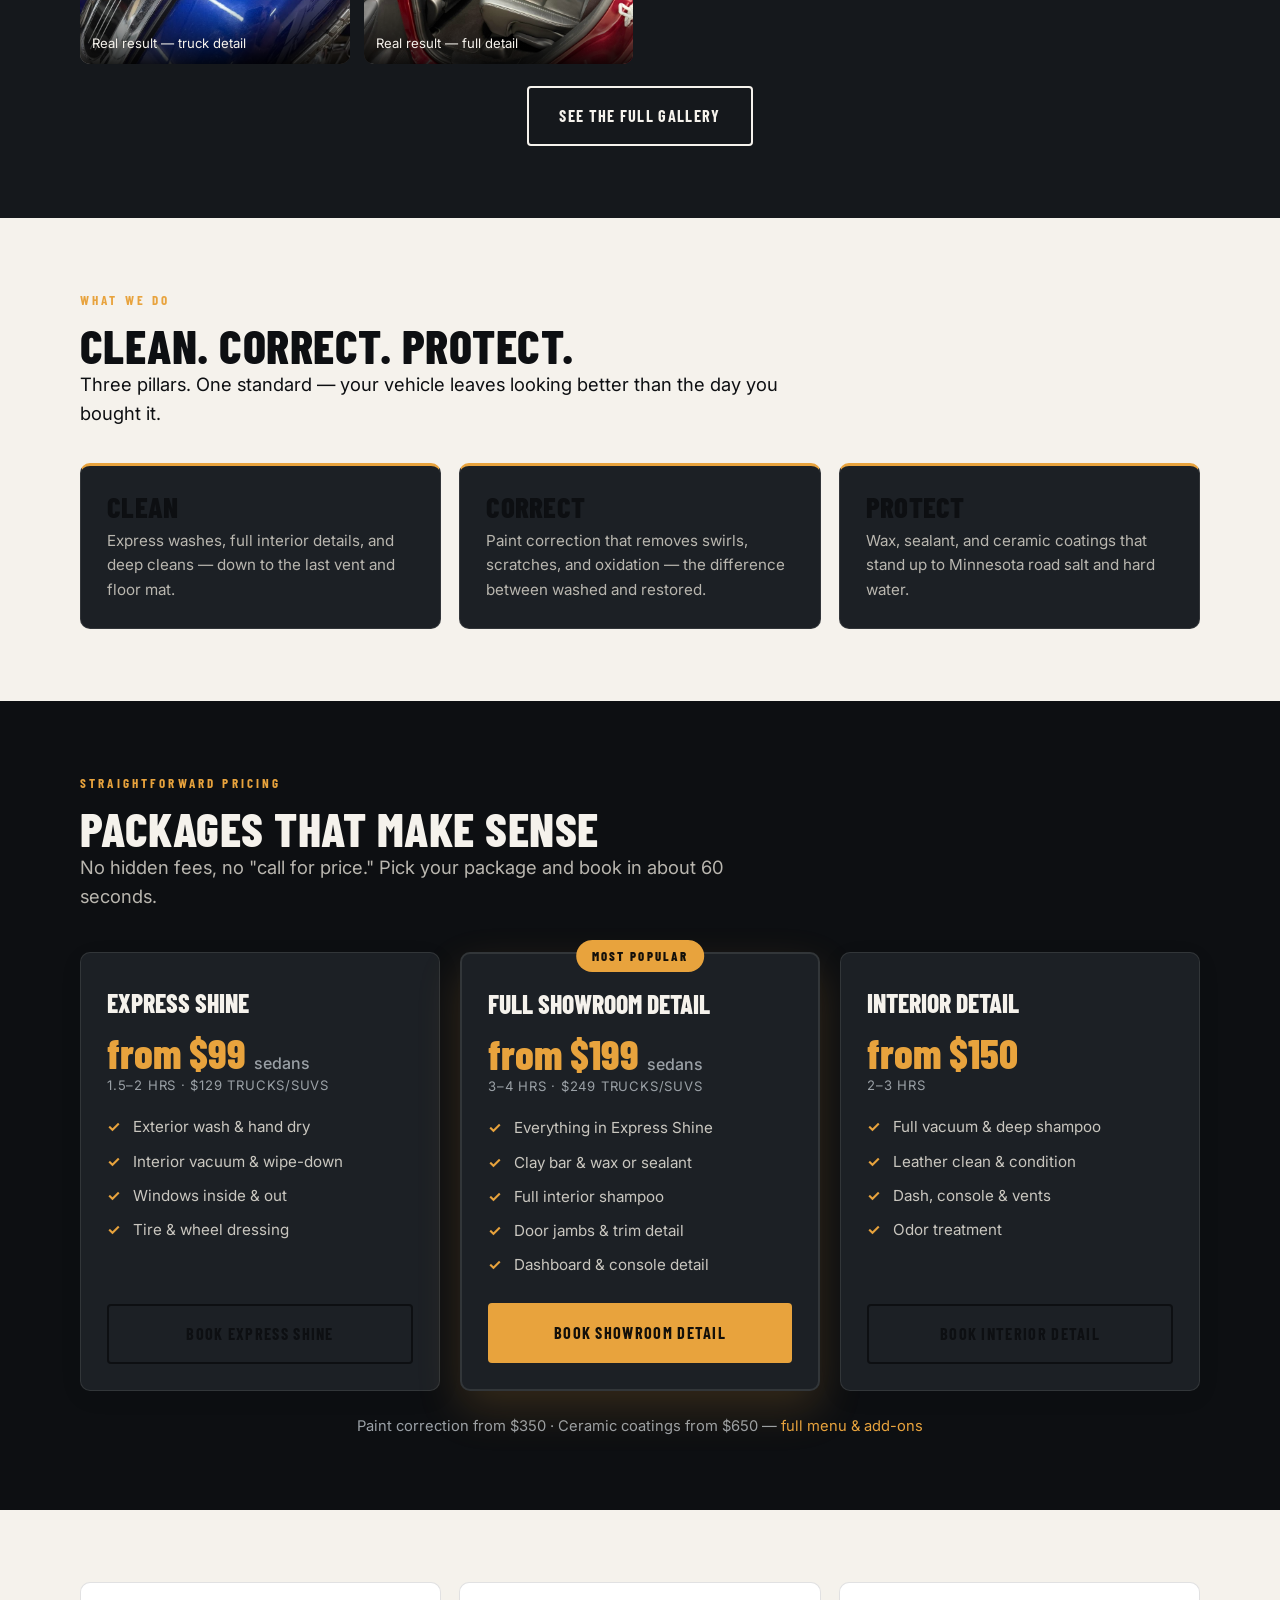
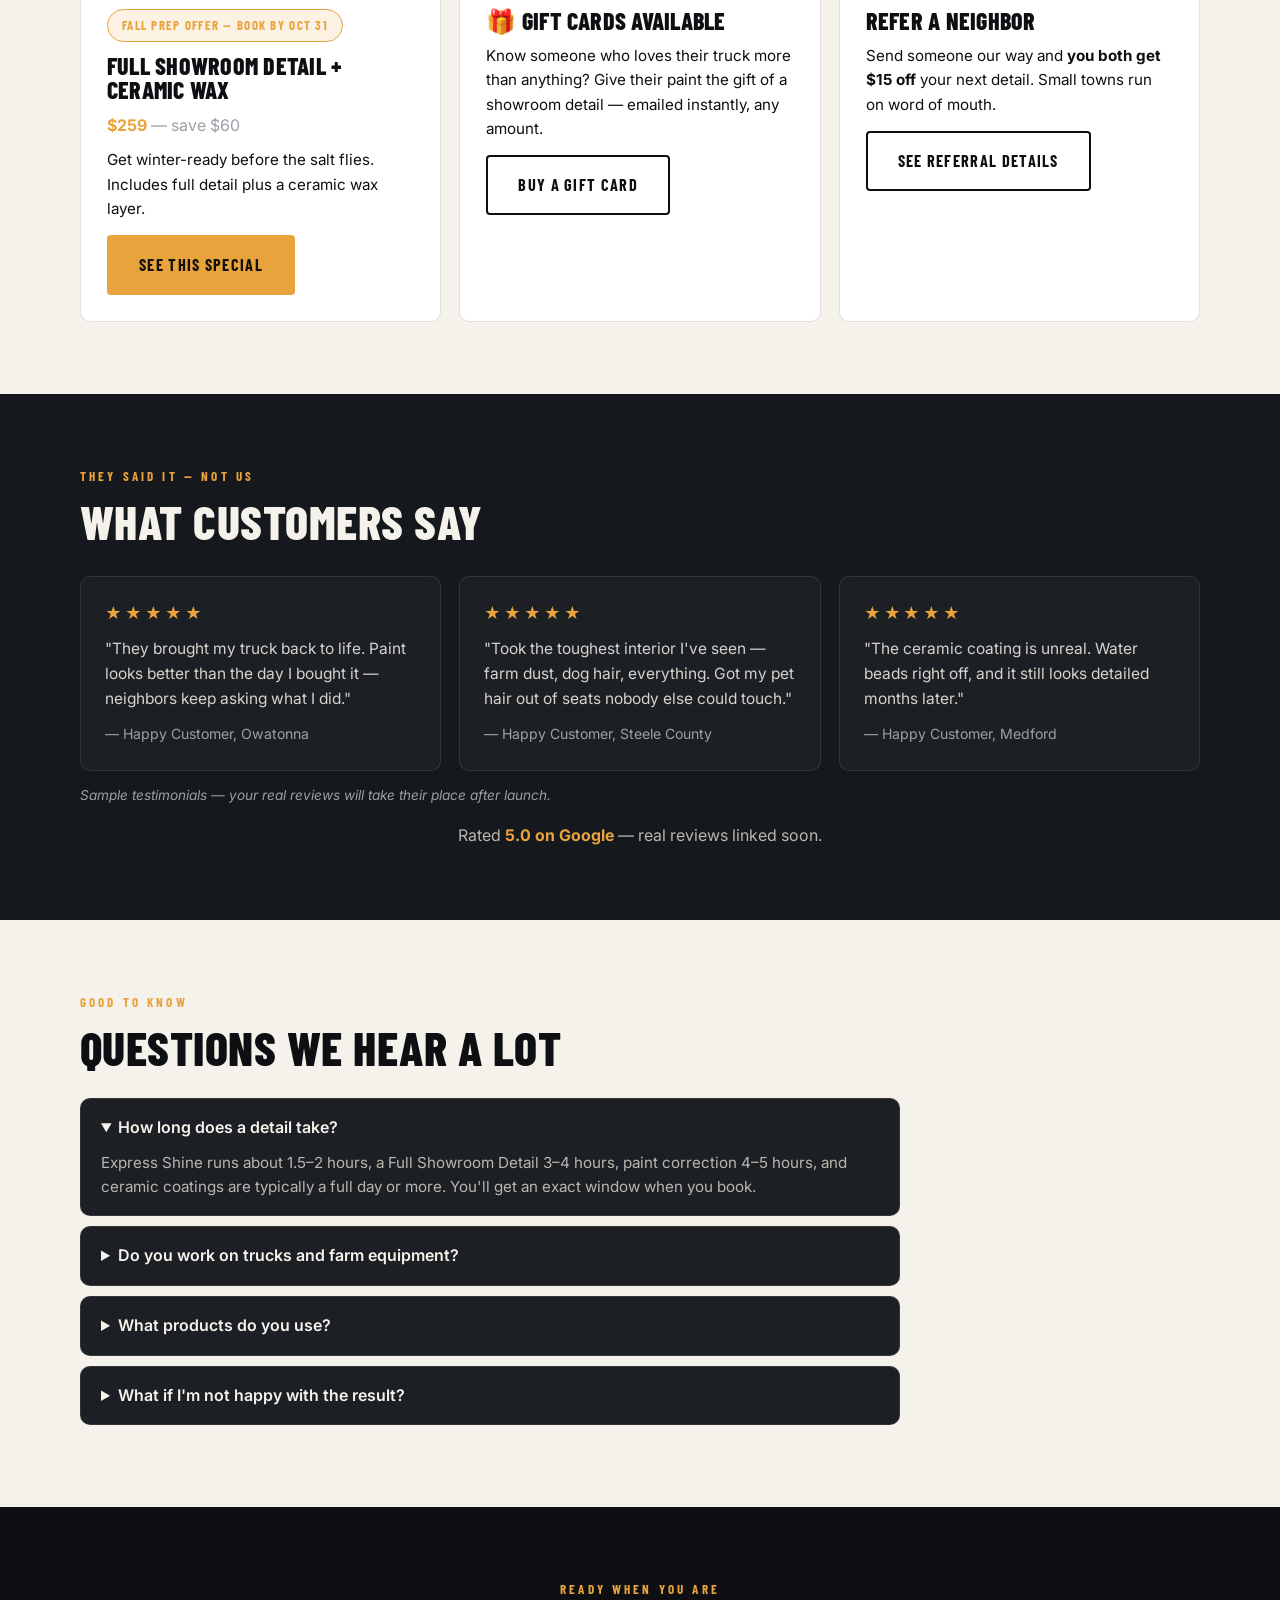
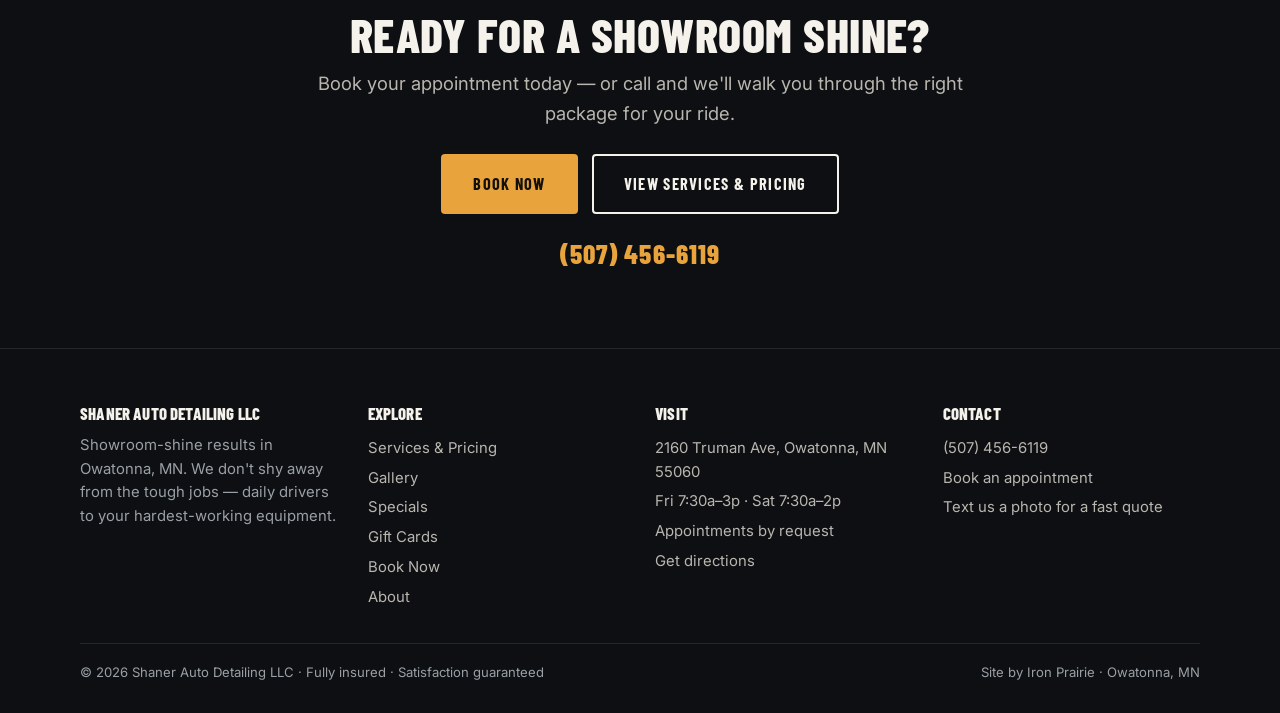
==== commit 90e0c78a: "Hero: add Shaner's own tagline under logo" ====
--- a/index.html
+++ b/index.html
@@ -70,6 +70,7 @@
     <div class="container">
       <div class="hero-logo">
         <img src="images/LOGO.jpg" alt="Shaner Auto Detailing LLC — auto detailing, paint correction &amp; ceramic coating in Owatonna, MN">
+        <div class="hero-wordmark-sub">Detailing that drives Excellence</div>
       </div>
       <h1>Showroom shine. Delivered in Owatonna.</h1>
       <p class="lead">We don't shy away from the tough jobs — daily drivers, trucks, and your hardest-working equipment. Real results, real pride, every vehicle.</p>
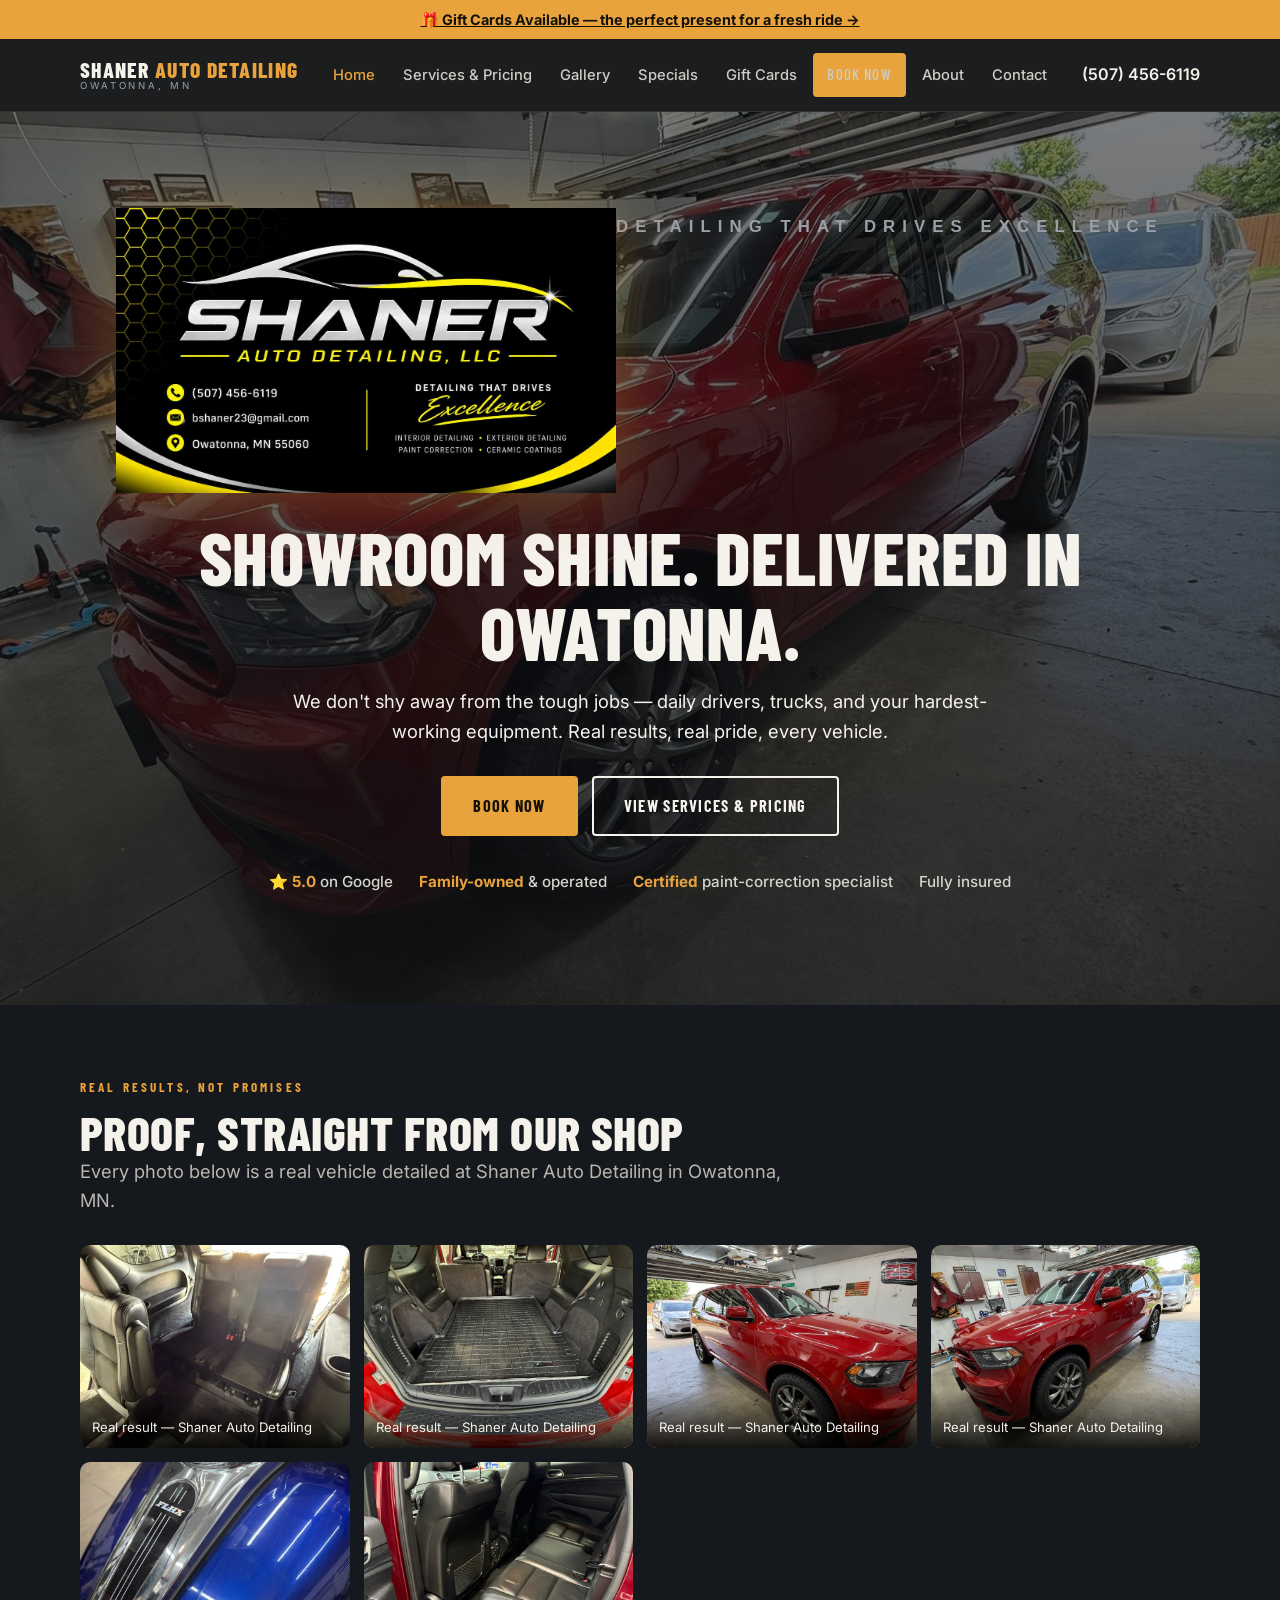
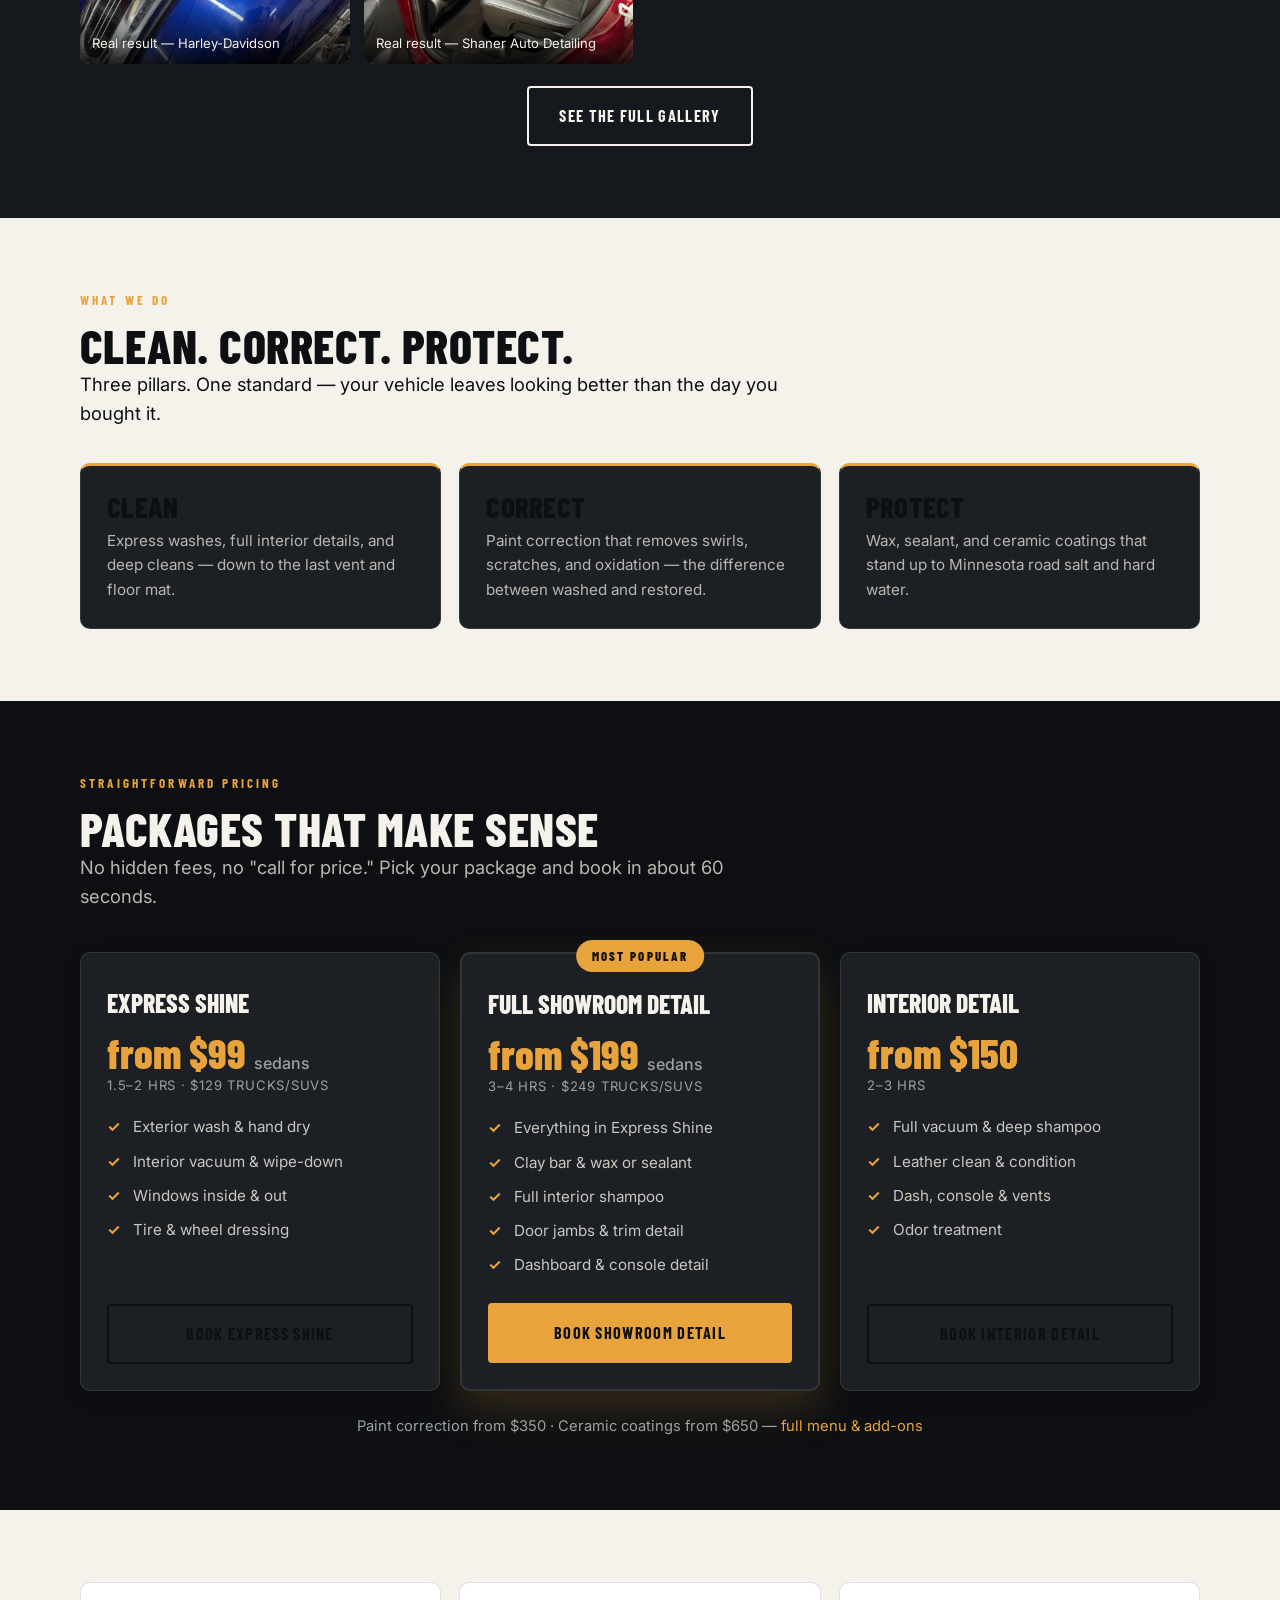
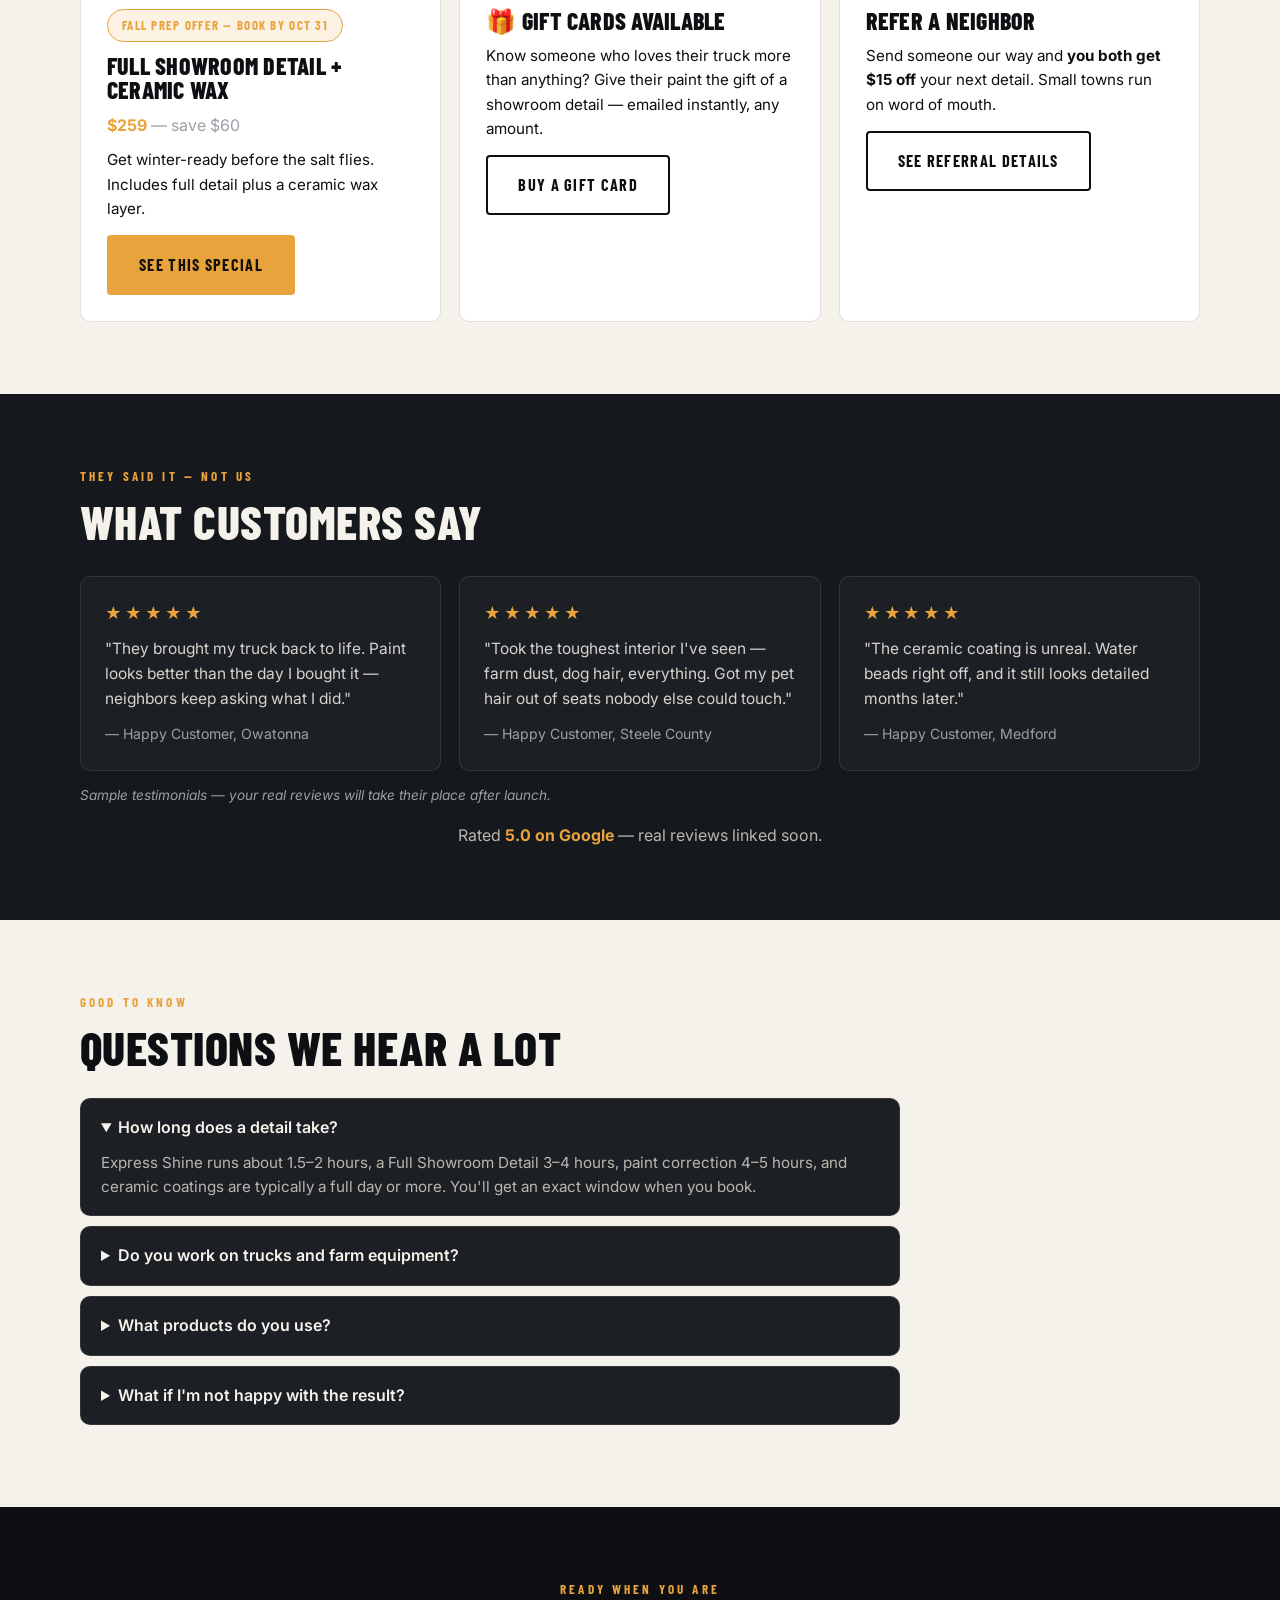
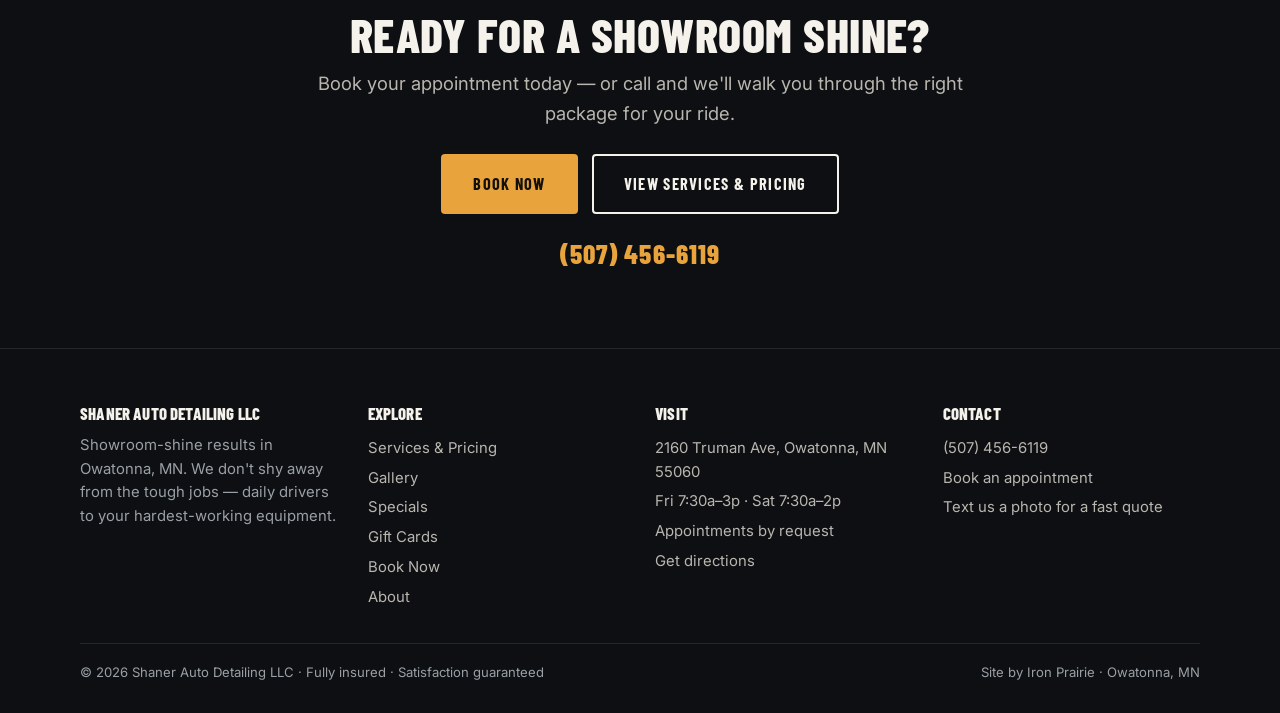
==== commit 7540863a: "Fix Harley caption; neutralize unverified photo captions" ====
--- a/index.html
+++ b/index.html
@@ -94,12 +94,12 @@
       <p class="lead muted" style="color:#b9b6af">Every photo below is a real vehicle detailed at Shaner Auto Detailing in Owatonna, MN.</p>
       <div class="gallery" style="margin-top:30px">
         <div class="proof-grid">
-          <figure class="proof-item"><img src="images/IMG_6362.JPG" alt="Polished exterior detailing result — Shaner Auto Detailing, Owatonna MN" loading="lazy"><figcaption class="proof-cap">Real result — polished paint</figcaption></figure>
-          <figure class="proof-item"><img src="images/IMG_6363.JPG" alt="Glossy corrected paint result — Shaner Auto Detailing, Owatonna MN" loading="lazy"><figcaption class="proof-cap">Real result — corrected &amp; coated</figcaption></figure>
-          <figure class="proof-item"><img src="images/IMG_6364.JPG" alt="Showroom shine detail result — Shaner Auto Detailing, Owatonna MN" loading="lazy"><figcaption class="proof-cap">Real result — showroom shine</figcaption></figure>
-          <figure class="proof-item"><img src="images/IMG_6365.JPG" alt="Premium exterior detail — Shaner Auto Detailing, Owatonna MN" loading="lazy"><figcaption class="proof-cap">Real result — premium exterior</figcaption></figure>
-          <figure class="proof-item"><img src="images/IMG_6311.JPG" alt="Truck detail result — Shaner Auto Detailing, Owatonna MN" loading="lazy"><figcaption class="proof-cap">Real result — truck detail</figcaption></figure>
-          <figure class="proof-item"><img src="images/IMG_6378.JPG" alt="Detailing before and after quality work — Shaner Auto Detailing, Owatonna MN" loading="lazy"><figcaption class="proof-cap">Real result — full detail</figcaption></figure>
+          <figure class="proof-item"><img src="images/IMG_6362.JPG" alt="Real detailing result — Shaner Auto Detailing, Owatonna MN" loading="lazy"><figcaption class="proof-cap">Real result — Shaner Auto Detailing</figcaption></figure>
+          <figure class="proof-item"><img src="images/IMG_6363.JPG" alt="Real detailing result — Shaner Auto Detailing, Owatonna MN" loading="lazy"><figcaption class="proof-cap">Real result — Shaner Auto Detailing</figcaption></figure>
+          <figure class="proof-item"><img src="images/IMG_6364.JPG" alt="Real detailing result — Shaner Auto Detailing, Owatonna MN" loading="lazy"><figcaption class="proof-cap">Real result — Shaner Auto Detailing</figcaption></figure>
+          <figure class="proof-item"><img src="images/IMG_6365.JPG" alt="Real detailing result — Shaner Auto Detailing, Owatonna MN" loading="lazy"><figcaption class="proof-cap">Real result — Shaner Auto Detailing</figcaption></figure>
+          <figure class="proof-item"><img src="images/IMG_6311.JPG" alt="Harley-Davidson detail result — Shaner Auto Detailing, Owatonna MN" loading="lazy"><figcaption class="proof-cap">Real result — Harley-Davidson</figcaption></figure>
+          <figure class="proof-item"><img src="images/IMG_6378.JPG" alt="Real detailing result — Shaner Auto Detailing, Owatonna MN" loading="lazy"><figcaption class="proof-cap">Real result — Shaner Auto Detailing</figcaption></figure>
         </div>
       </div>
       <p style="text-align:center;margin-top:22px"><a class="btn btn--ghost" href="gallery.html">See the full gallery</a></p>
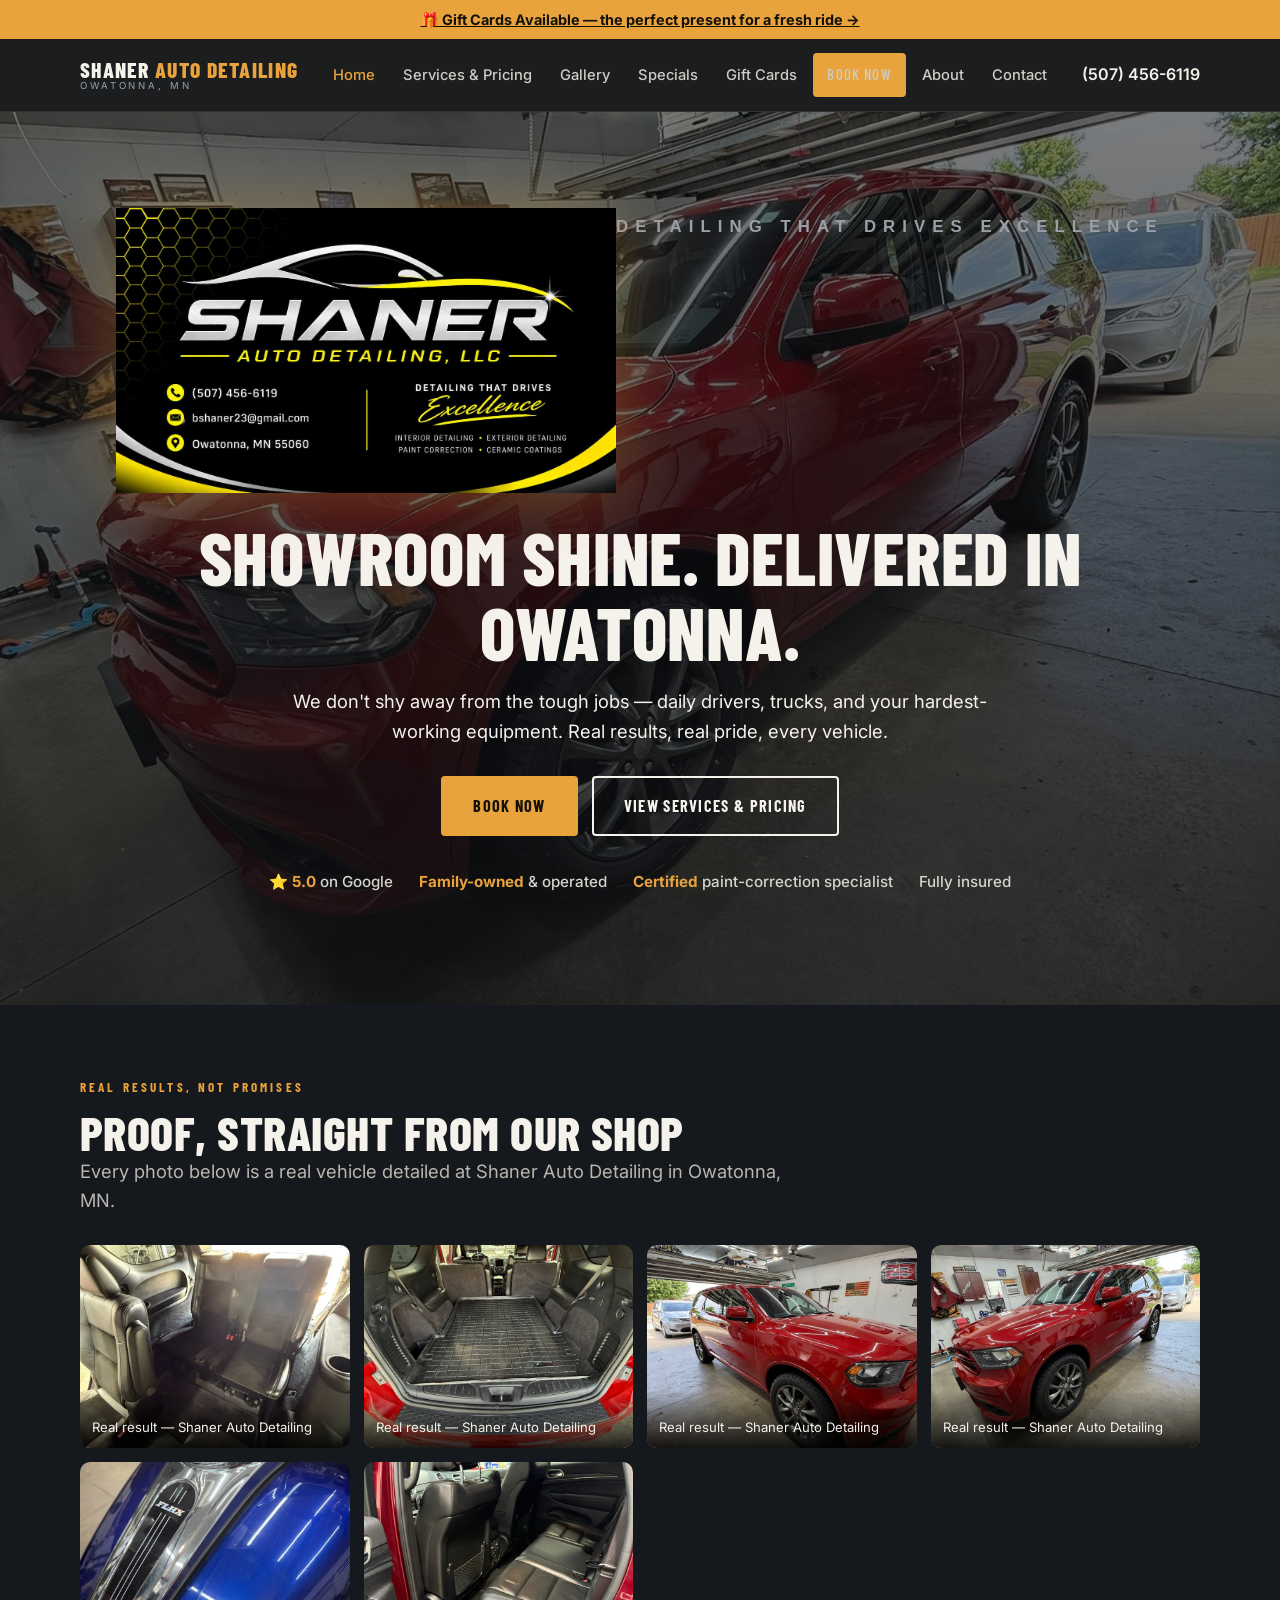
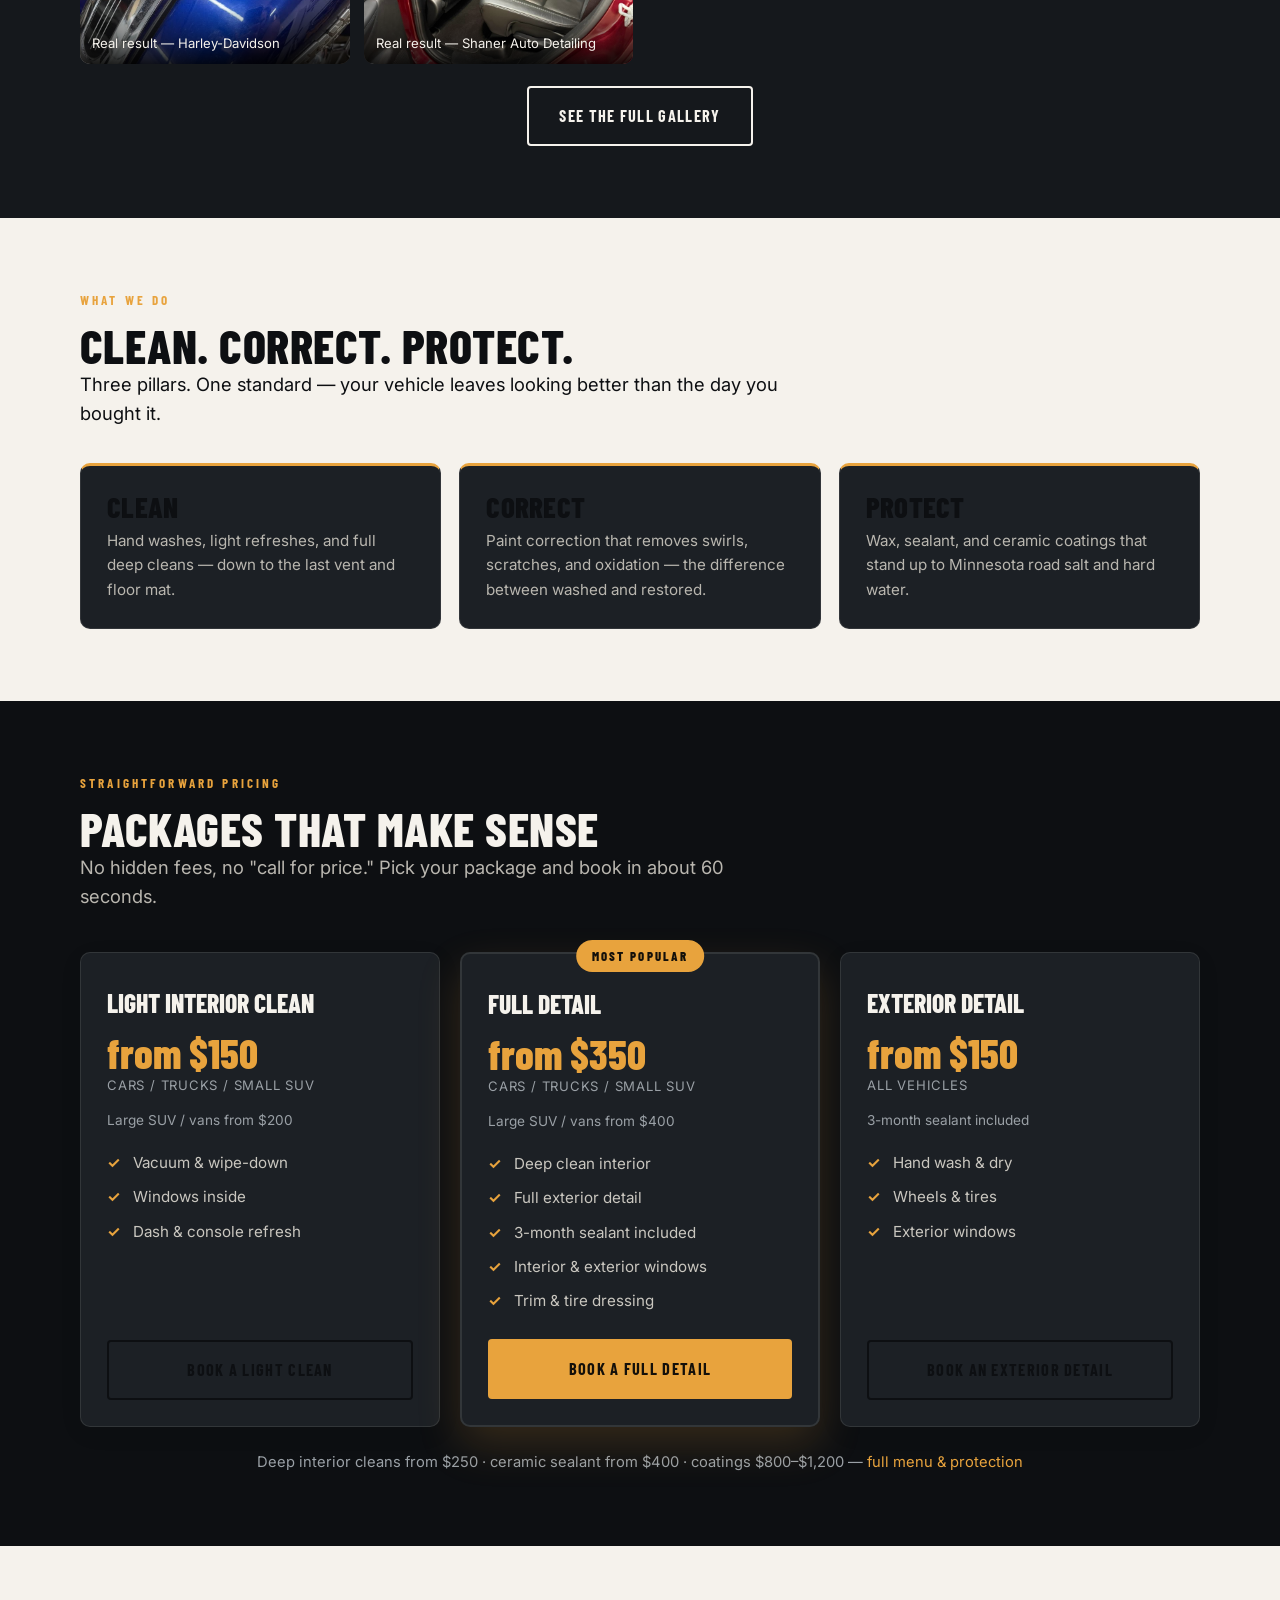
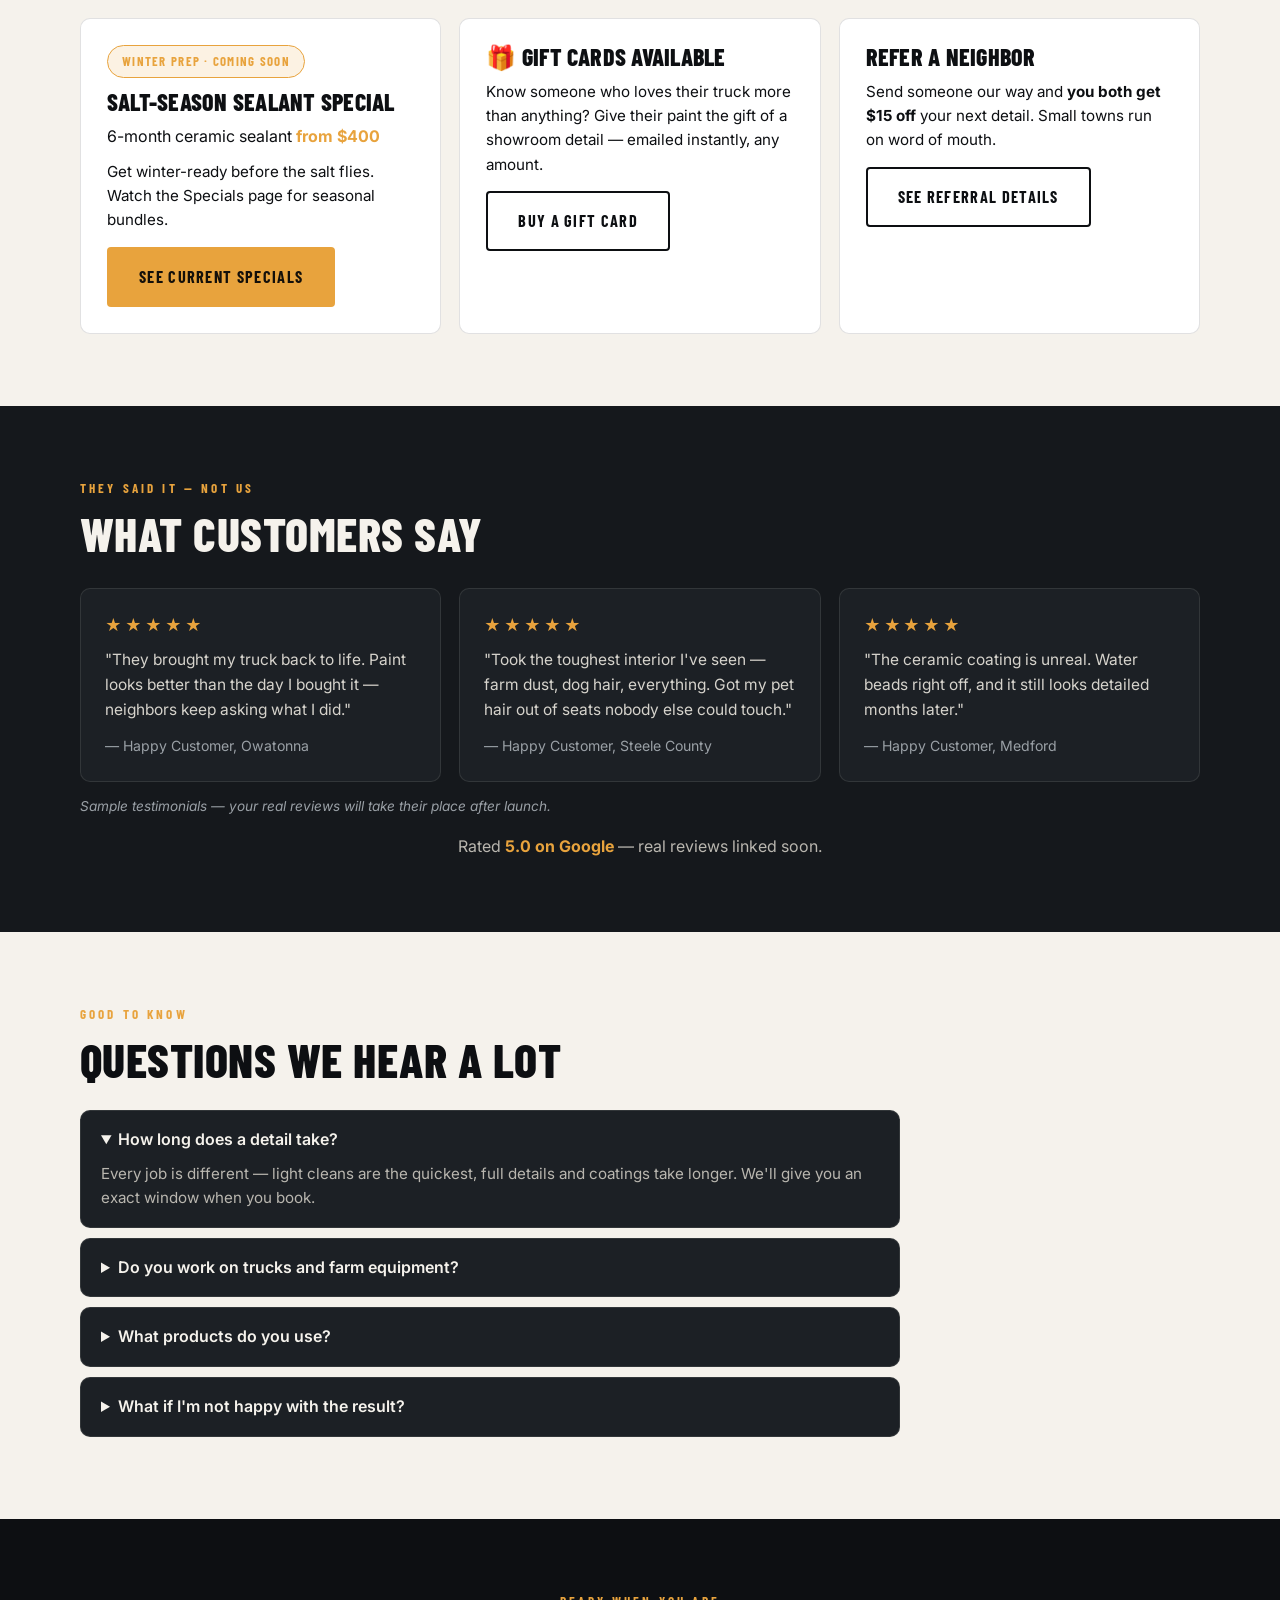
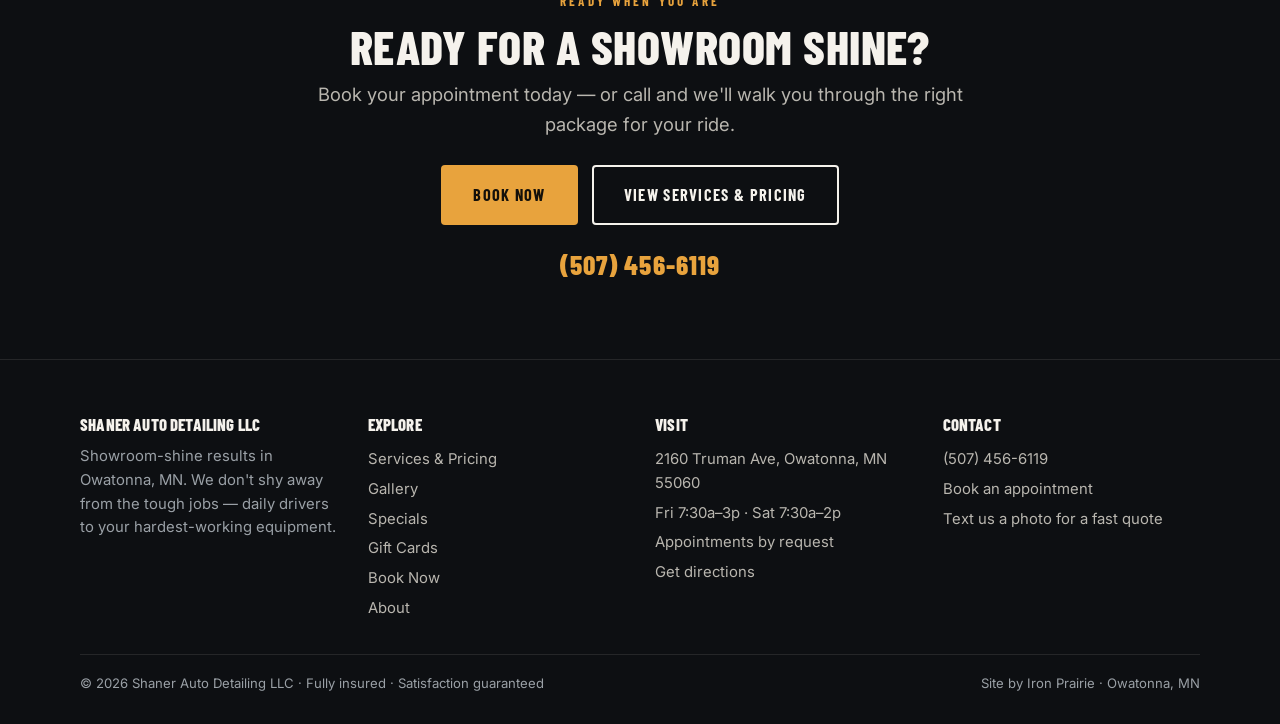
==== commit 32852c1a: "REAL pricing live: Shaner menu (details, exteriors, ceramic sealant + coatings)" ====
--- a/index.html
+++ b/index.html
@@ -114,7 +114,7 @@
       <div class="pillars" style="margin-top:34px">
         <div class="pillar">
           <h3>Clean</h3>
-          <p>Express washes, full interior details, and deep cleans — down to the last vent and floor mat.</p>
+          <p>Hand washes, light refreshes, and full deep cleans — down to the last vent and floor mat.</p>
         </div>
         <div class="pillar">
           <h3>Correct</h3>
@@ -135,56 +135,57 @@
       <p class="lead muted" style="color:#b9b6af">No hidden fees, no "call for price." Pick your package and book in about 60 seconds.</p>
       <div class="pkg-cards" style="margin-top:40px">
         <div class="pkg-card">
-          <div class="pkg-name">Express Shine</div>
-          <div class="pkg-price">from $99 <small>sedans</small></div>
-          <div class="pkg-time">1.5–2 hrs · $129 trucks/SUVs</div>
+          <div class="pkg-name">Light Interior Clean</div>
+          <div class="pkg-price">from $150</div>
+          <div class="pkg-time">Cars / trucks / small SUV</div>
+          <p class="pkg-note">Large SUV / vans from $200</p>
           <ul class="pkg-includes">
-            <li>Exterior wash &amp; hand dry</li>
-            <li>Interior vacuum &amp; wipe-down</li>
-            <li>Windows inside &amp; out</li>
-            <li>Tire &amp; wheel dressing</li>
+            <li>Vacuum &amp; wipe-down</li>
+            <li>Windows inside</li>
+            <li>Dash &amp; console refresh</li>
           </ul>
-          <a class="btn btn--darkghost btn--block" href="book.html">Book Express Shine</a>
+          <a class="btn btn--darkghost btn--block" href="book.html">Book a light clean</a>
         </div>
         <div class="pkg-card pkg-card--popular">
           <div class="popular-tag">Most Popular</div>
-          <div class="pkg-name">Full Showroom Detail</div>
-          <div class="pkg-price">from $199 <small>sedans</small></div>
-          <div class="pkg-time">3–4 hrs · $249 trucks/SUVs</div>
+          <div class="pkg-name">Full Detail</div>
+          <div class="pkg-price">from $350</div>
+          <div class="pkg-time">Cars / trucks / small SUV</div>
+          <p class="pkg-note">Large SUV / vans from $400</p>
           <ul class="pkg-includes">
-            <li>Everything in Express Shine</li>
-            <li>Clay bar &amp; wax or sealant</li>
-            <li>Full interior shampoo</li>
-            <li>Door jambs &amp; trim detail</li>
-            <li>Dashboard &amp; console detail</li>
+            <li>Deep clean interior</li>
+            <li>Full exterior detail</li>
+            <li>3-month sealant included</li>
+            <li>Interior &amp; exterior windows</li>
+            <li>Trim &amp; tire dressing</li>
           </ul>
-          <a class="btn btn--primary btn--block" href="book.html">Book Showroom Detail</a>
+          <a class="btn btn--primary btn--block" href="book.html">Book a full detail</a>
         </div>
         <div class="pkg-card">
-          <div class="pkg-name">Interior Detail</div>
+          <div class="pkg-name">Exterior Detail</div>
           <div class="pkg-price">from $150</div>
-          <div class="pkg-time">2–3 hrs</div>
+          <div class="pkg-time">All vehicles</div>
+          <p class="pkg-note">3-month sealant included</p>
           <ul class="pkg-includes">
-            <li>Full vacuum &amp; deep shampoo</li>
-            <li>Leather clean &amp; condition</li>
-            <li>Dash, console &amp; vents</li>
-            <li>Odor treatment</li>
+            <li>Hand wash &amp; dry</li>
+            <li>Wheels &amp; tires</li>
+            <li>Exterior windows</li>
           </ul>
-          <a class="btn btn--darkghost btn--block" href="book.html">Book Interior Detail</a>
-        </div>
-      </div>
-      <p style="text-align:center;margin-top:24px;color:var(--muted);font-size:.92rem">Paint correction from $350 · Ceramic coatings from $650 — <a href="services-pricing.html">full menu &amp; add-ons</a></p>
+          <a class="btn btn--darkghost btn--block" href="book.html">Book an exterior detail</a>
+        </div>
+      </div>
+      <p style="text-align:center;margin-top:24px;color:var(--muted);font-size:.92rem">Deep interior cleans from $250 · ceramic sealant from $400 · coatings $800–$1,200 — <a href="services-pricing.html">full menu &amp; protection</a></p>
     </div>
   </section>
 
   <section class="section--light">
     <div class="container" style="display:grid;grid-template-columns:repeat(auto-fit,minmax(280px,1fr));gap:18px">
       <div style="border:1px solid rgba(13,15,18,.12);border-radius:10px;padding:26px;background:#fff">
-        <span class="offer-deadline">Fall Prep Offer — book by Oct 31</span>
-        <h3 style="font-size:1.5rem">Full Showroom Detail + Ceramic Wax</h3>
-        <p style="margin:10px 0"><b style="color:var(--amber)">$259</b> <span style="color:var(--muted)">— save $60</span></p>
-        <p style="font-size:.95rem">Get winter-ready before the salt flies. Includes full detail plus a ceramic wax layer.</p>
-        <p style="margin-top:14px"><a class="btn btn--primary" href="specials.html">See this special</a></p>
+        <span class="offer-deadline">Winter prep · coming soon</span>
+        <h3 style="font-size:1.5rem">Salt-season sealant special</h3>
+        <p style="margin:10px 0">6-month ceramic sealant <b style="color:var(--amber)">from $400</b></p>
+        <p style="font-size:.95rem">Get winter-ready before the salt flies. Watch the Specials page for seasonal bundles.</p>
+        <p style="margin-top:14px"><a class="btn btn--primary" href="specials.html">See current specials</a></p>
       </div>
       <div style="border:1px solid rgba(13,15,18,.12);border-radius:10px;padding:26px;background:#fff">
         <h3 style="font-size:1.5rem">🎁 Gift cards available</h3>
@@ -232,7 +233,7 @@
       <div class="faq" style="margin-top:26px;max-width:820px">
         <details open>
           <summary>How long does a detail take?</summary>
-          <p>Express Shine runs about 1.5–2 hours, a Full Showroom Detail 3–4 hours, paint correction 4–5 hours, and ceramic coatings are typically a full day or more. You'll get an exact window when you book.</p>
+          <p>Every job is different — light cleans are the quickest, full details and coatings take longer. We'll give you an exact window when you book.</p>
         </details>
         <details>
           <summary>Do you work on trucks and farm equipment?</summary>
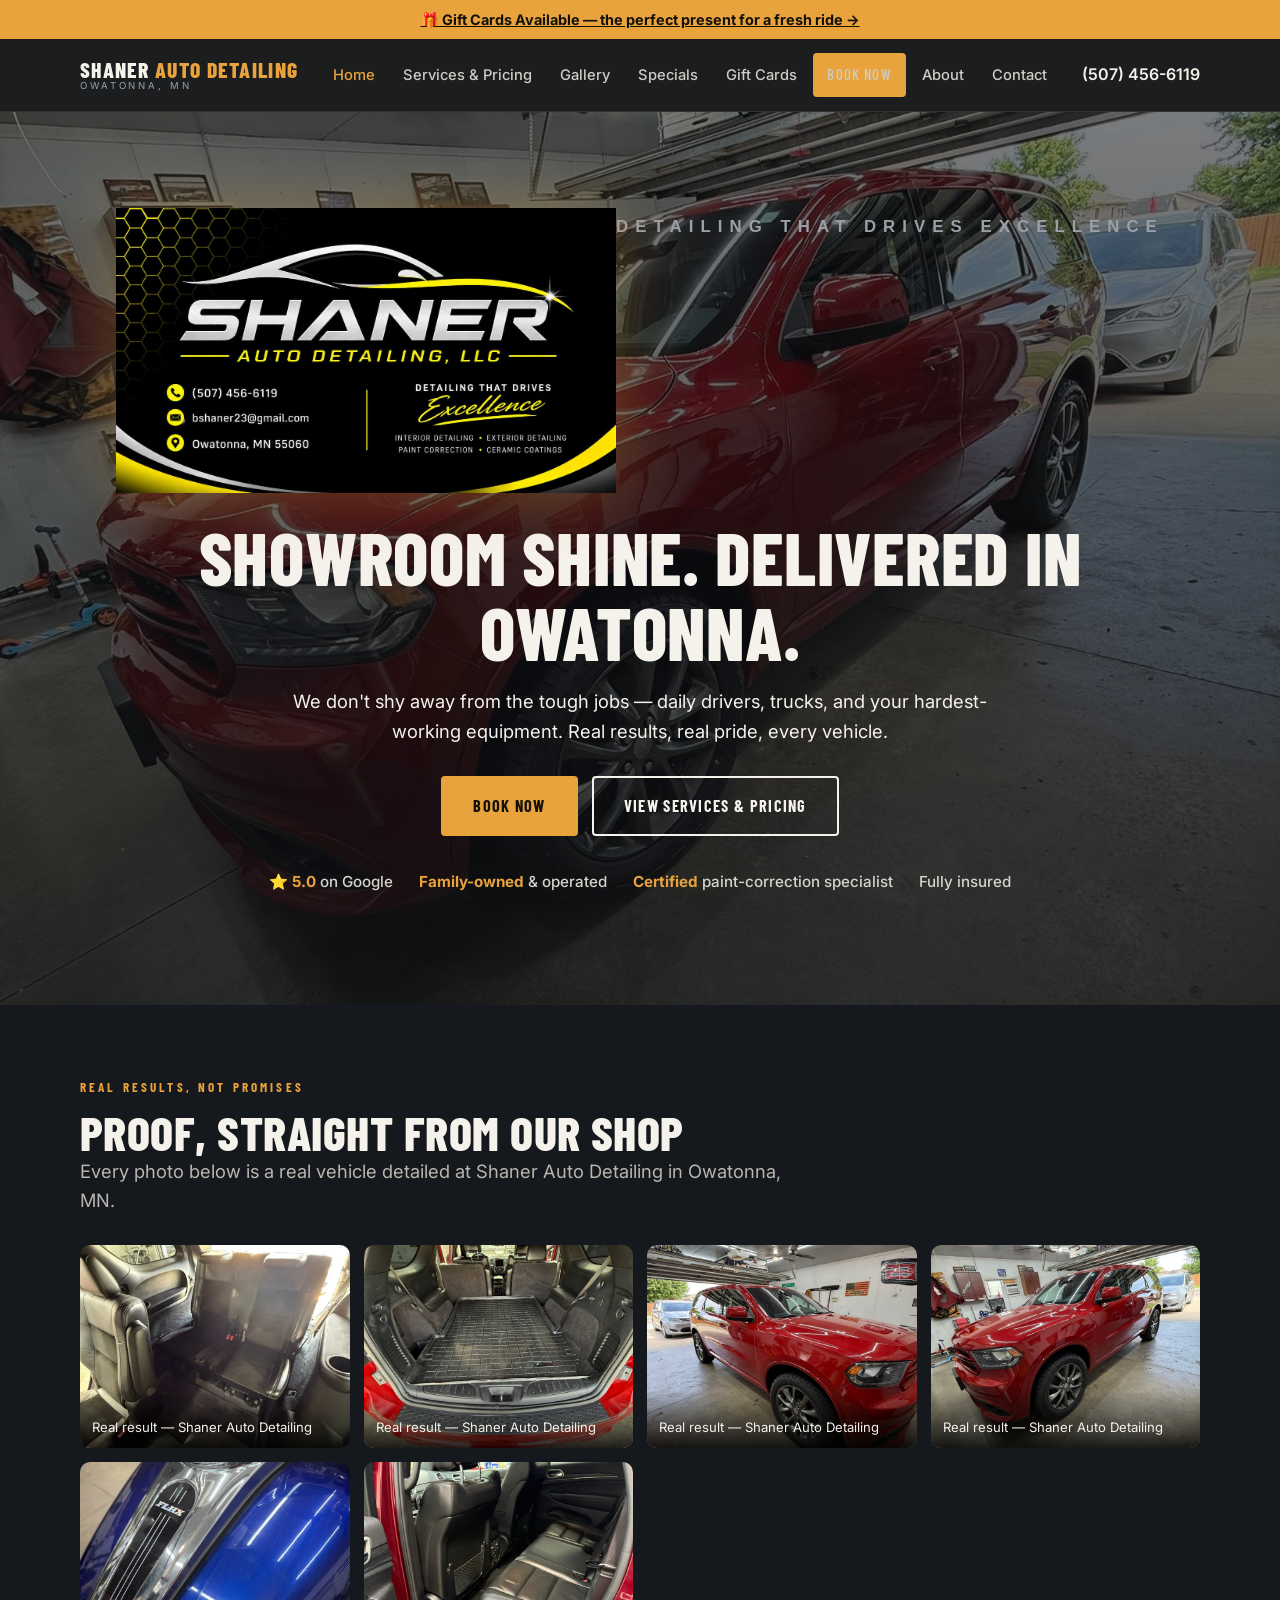
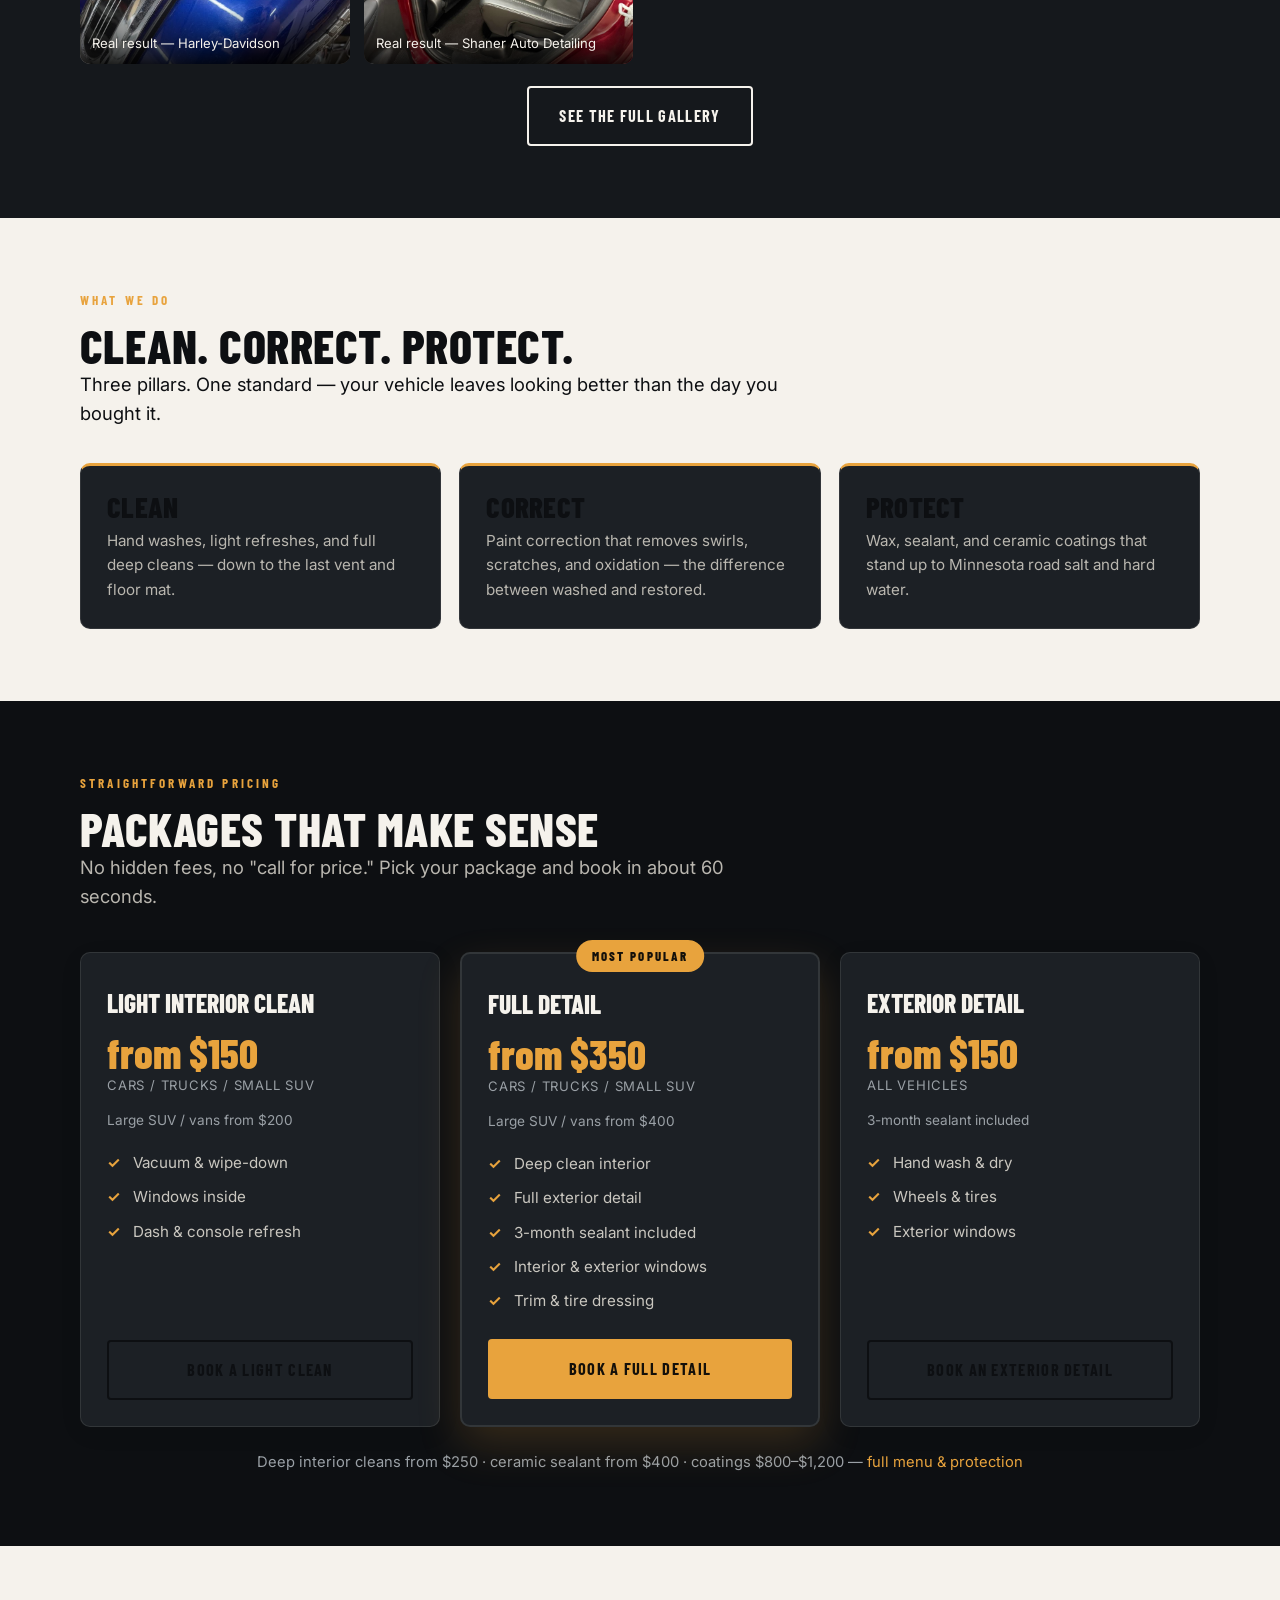
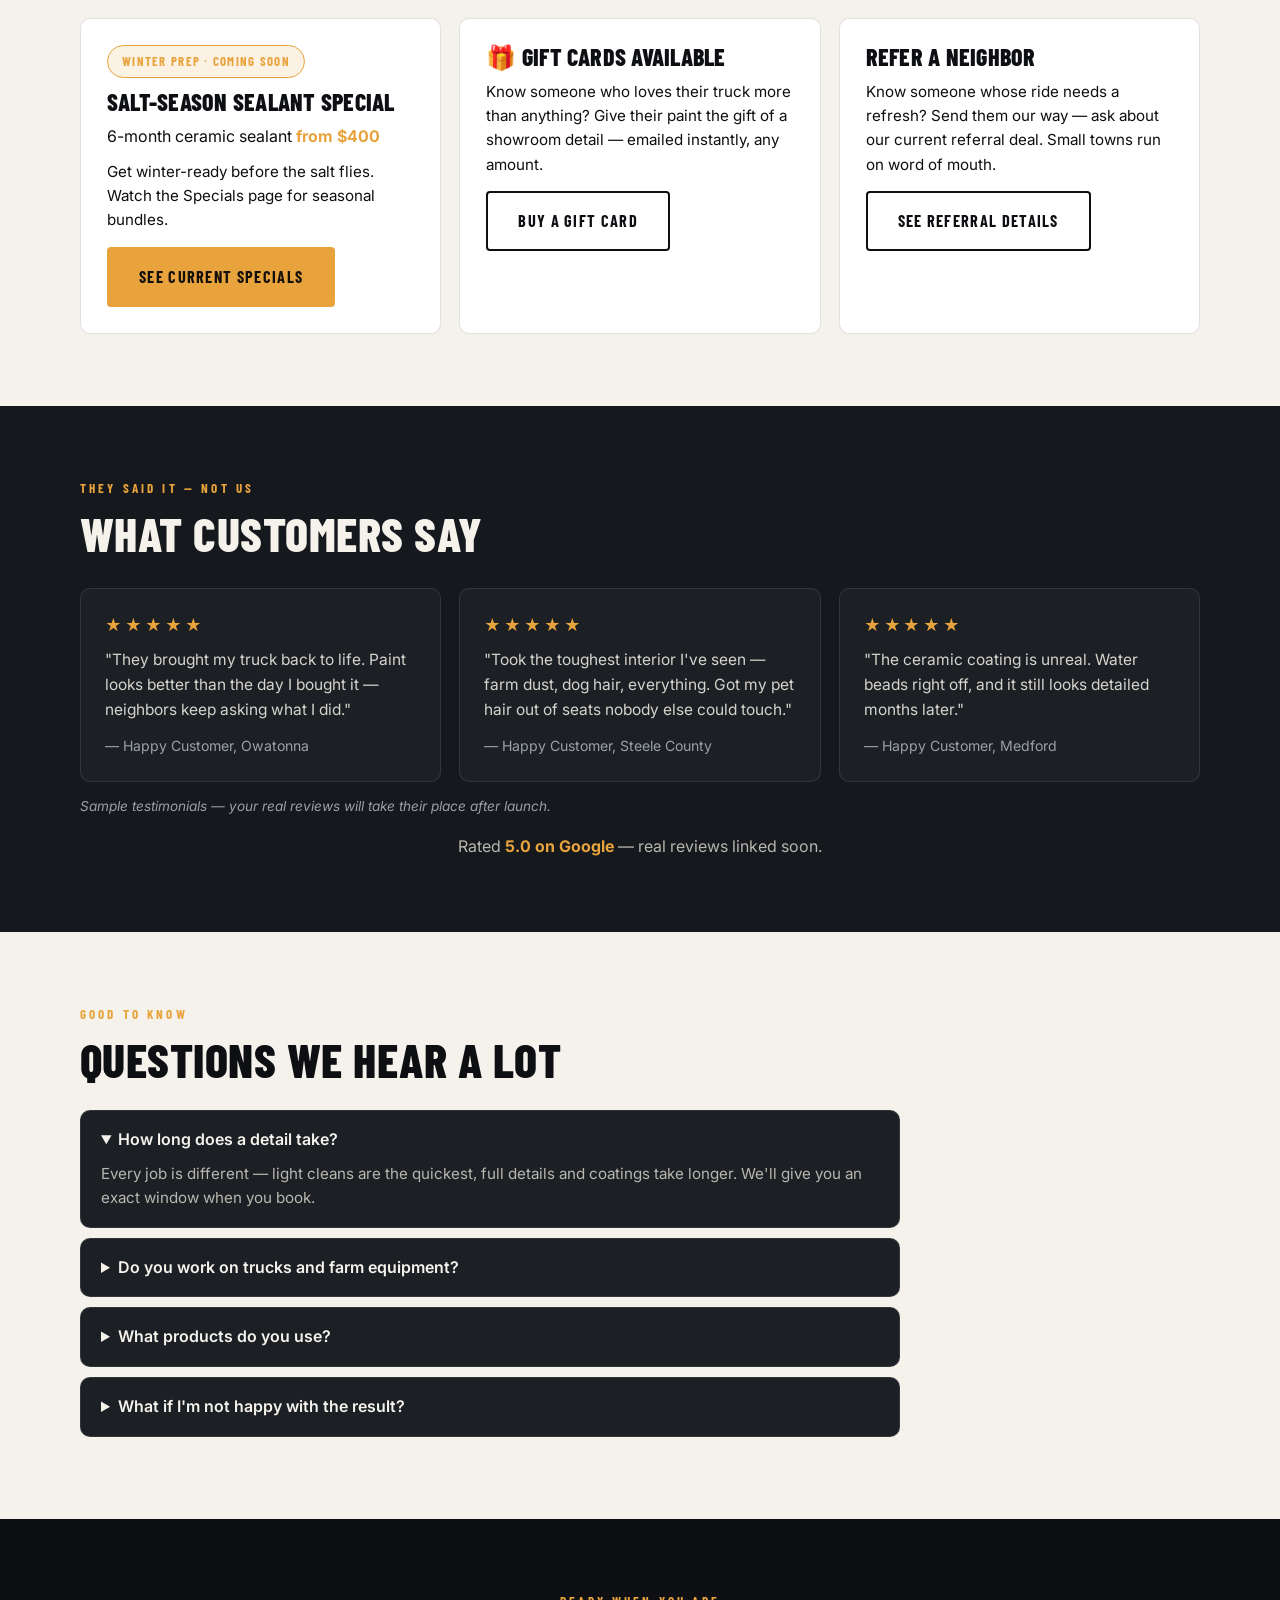
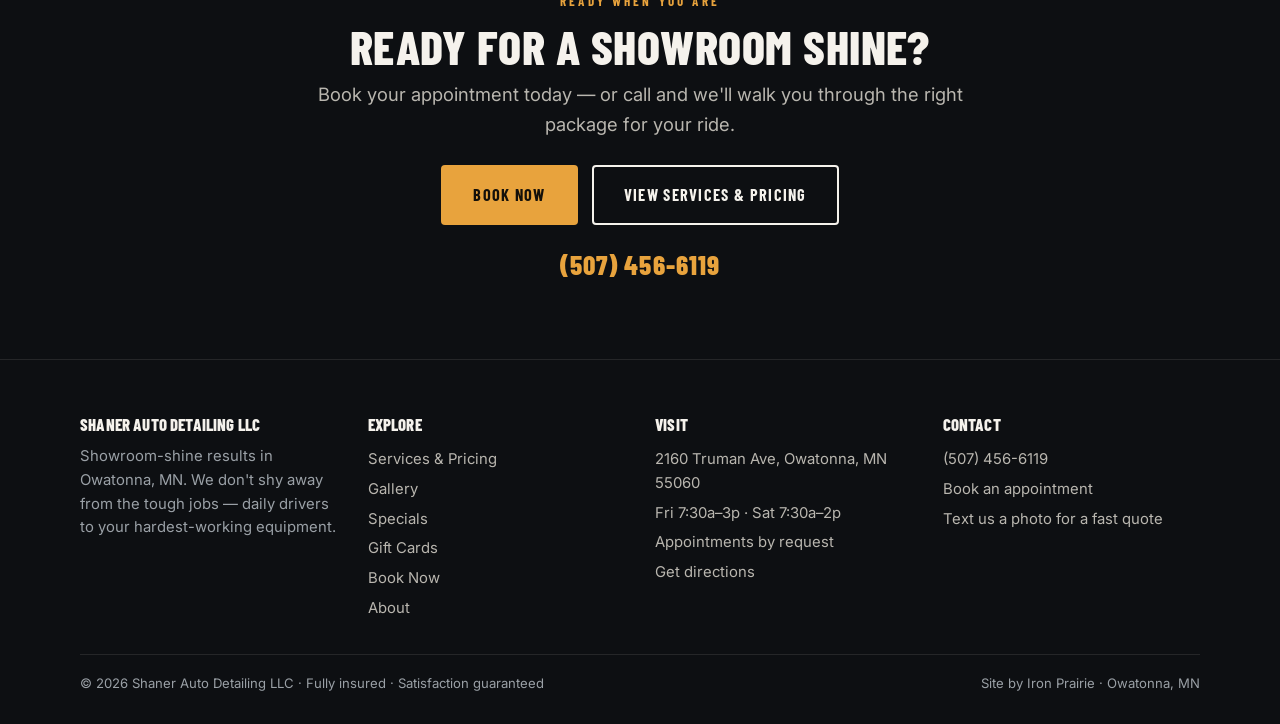
==== commit b8c3c7e9: "QC v3 fixes: remove invented referral amount + stale service naming" ====
--- a/index.html
+++ b/index.html
@@ -194,7 +194,7 @@
       </div>
       <div style="border:1px solid rgba(13,15,18,.12);border-radius:10px;padding:26px;background:#fff">
         <h3 style="font-size:1.5rem">Refer a neighbor</h3>
-        <p style="font-size:.95rem;margin:10px 0">Send someone our way and <b>you both get $15 off</b> your next detail. Small towns run on word of mouth.</p>
+        <p style="font-size:.95rem;margin:10px 0">Know someone whose ride needs a refresh? Send them our way — ask about our current referral deal. Small towns run on word of mouth.</p>
         <p style="margin-top:14px"><a class="btn btn--darkghost" href="specials.html">See referral details</a></p>
       </div>
     </div>
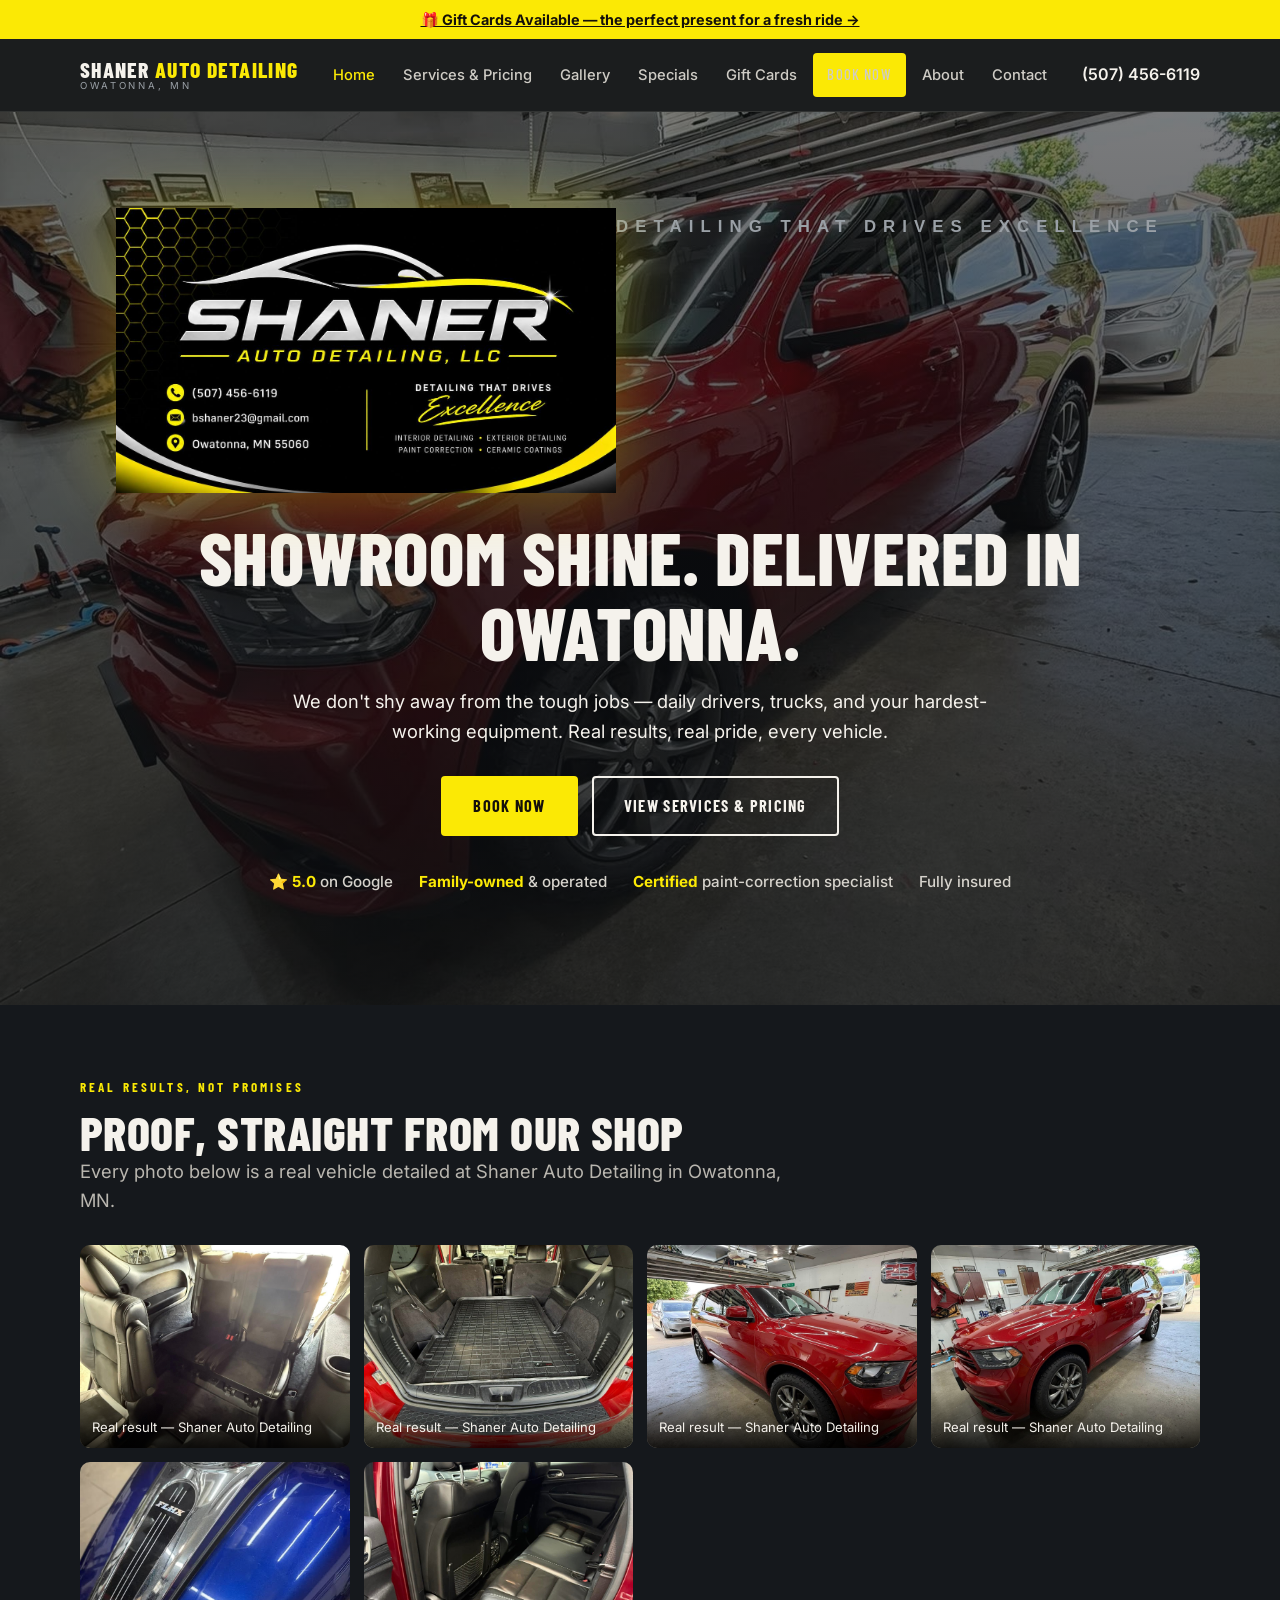
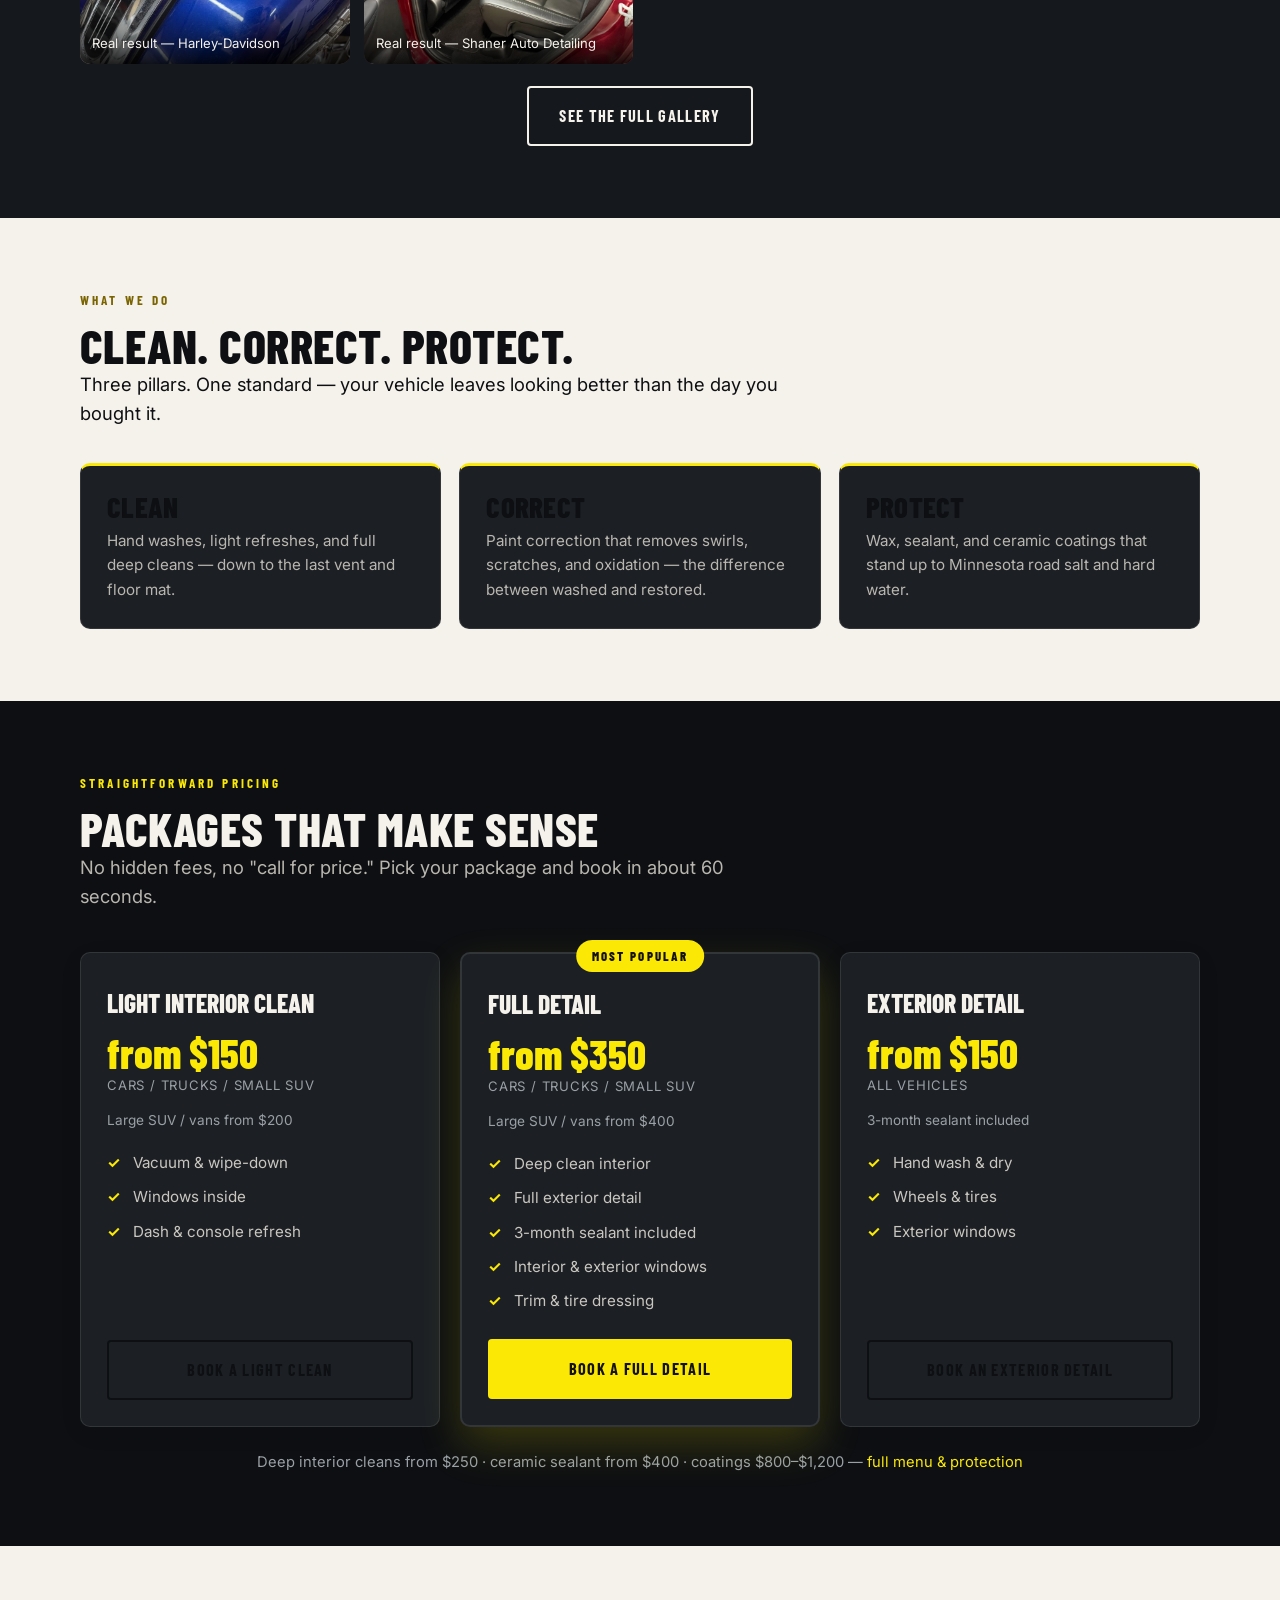
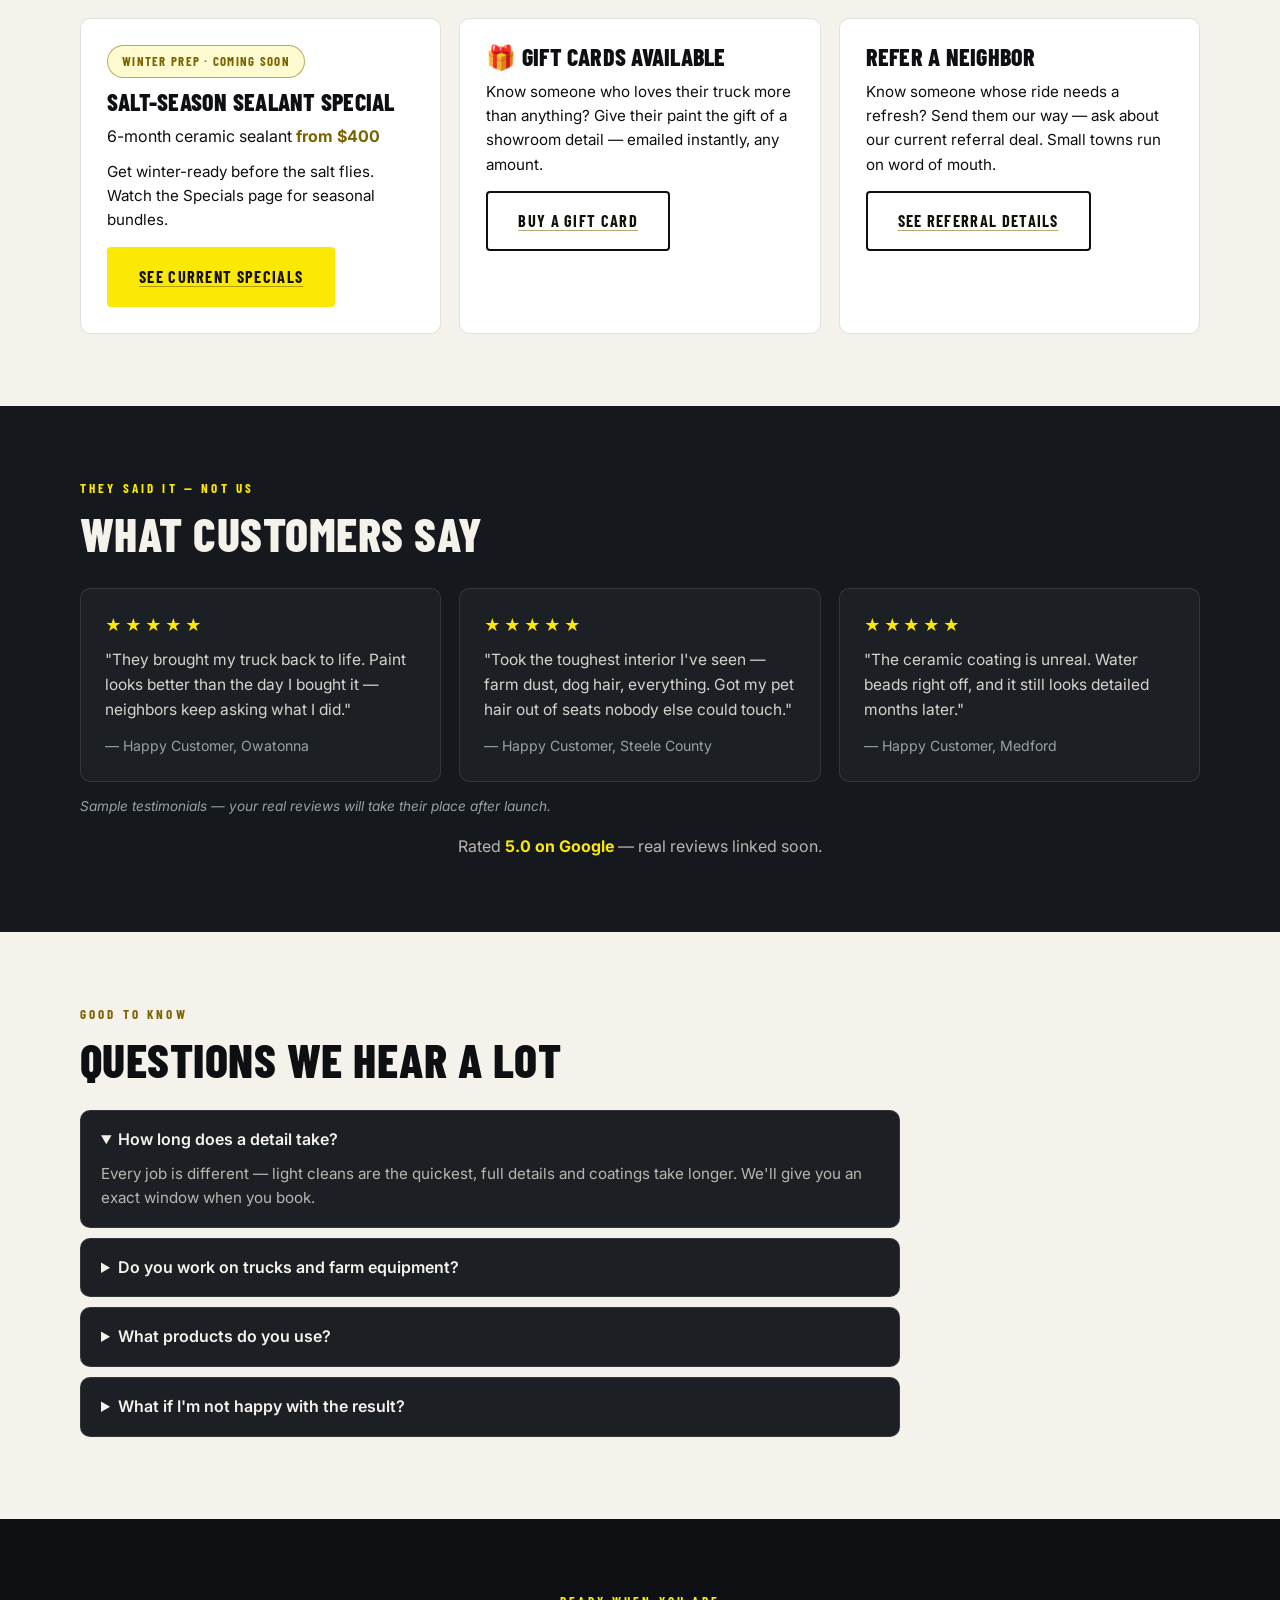
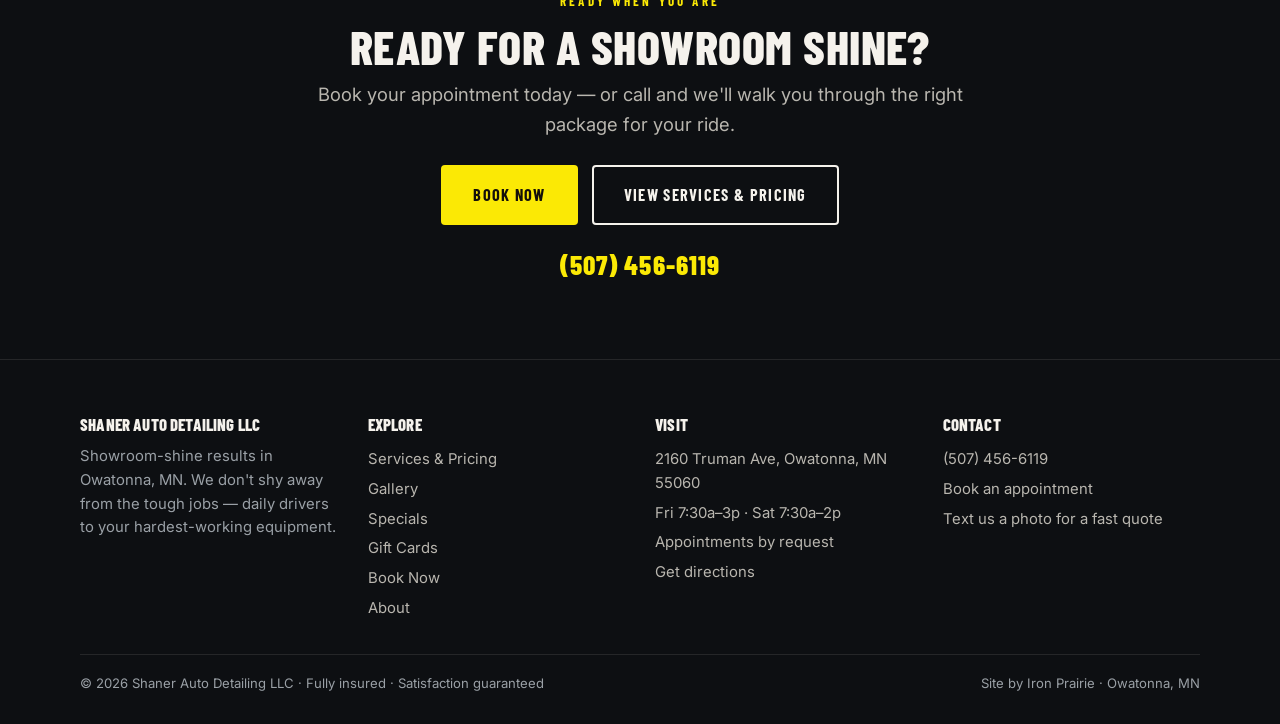
==== commit 0383aeda: "REPAIR gallery markup corruption (043dfdd fused figure/img lines): rebuild from clean base 33a3d4a, " ====
--- a/index.html
+++ b/index.html
@@ -183,7 +183,7 @@
       <div style="border:1px solid rgba(13,15,18,.12);border-radius:10px;padding:26px;background:#fff">
         <span class="offer-deadline">Winter prep · coming soon</span>
         <h3 style="font-size:1.5rem">Salt-season sealant special</h3>
-        <p style="margin:10px 0">6-month ceramic sealant <b style="color:var(--amber)">from $400</b></p>
+        <p style="margin:10px 0">6-month ceramic sealant <b style="color:#7A6400">from $400</b></p>
         <p style="font-size:.95rem">Get winter-ready before the salt flies. Watch the Specials page for seasonal bundles.</p>
         <p style="margin-top:14px"><a class="btn btn--primary" href="specials.html">See current specials</a></p>
       </div>
--- a/css/styles.css
+++ b/css/styles.css
@@ -1,6 +1,6 @@
 /* ============================================================
    SHANER AUTO DETAILING LLC — shared design system
-   Iron Prairie · 2026-09-06 · premium dark/amber detailing
+   Iron Prairie · 2026-09-06 · premium dark/Shaner-yellow detailing
    Workers: use ONLY classes defined here. Never inline styles.
    ============================================================ */
 
@@ -8,8 +8,8 @@
   --charcoal: #0D0F12;
   --graphite: #15181C;
   --graphite-2: #1C2025;
-  --amber: #E8A33D;
-  --amber-hover: #F4B95A;
+  --amber: #FBE905;
+  --amber-hover: #E4D600;
   --cream: #F5F2EC;
   --muted: #9AA0A6;
   --line: rgba(245, 242, 236, 0.10);
@@ -158,7 +158,7 @@
 .hero-logo { display: flex; justify-content: center; margin-bottom: 26px; }
 .hero-logo img {
   width: min(500px, 90vw);
-  filter: drop-shadow(0 0 34px rgba(232,163,61,0.35));
+  filter: drop-shadow(0 0 34px rgba(251,233,5,0.35));
 }
 .hero h1 { margin-bottom: 18px; color: var(--cream); }
 .hero .lead { margin-inline: auto; margin-bottom: 30px; }
@@ -194,7 +194,7 @@
   box-shadow: 0 6px 24px rgba(13,15,18,0.06);
 }
 .section--dark .pkg-card, .section--graphite .pkg-card { background: var(--graphite-2); border-color: var(--line); color: var(--cream); }
-.pkg-card--popular { border: 2px solid var(--amber); box-shadow: 0 18px 44px rgba(232,163,61,0.18); }
+.pkg-card--popular { border: 2px solid var(--amber); box-shadow: 0 18px 44px rgba(251,233,5,0.18); }
 .popular-tag {
   position: absolute; top: -14px; left: 50%; transform: translateX(-50%);
   background: var(--amber); color: #14100a;
@@ -268,7 +268,7 @@
 }
 .offer-deadline {
   display: inline-block;
-  background: rgba(232,163,61,0.14);
+  background: rgba(251,233,5,0.14);
   border: 1px solid var(--amber);
   color: var(--amber);
   font-family: var(--font-display); font-weight: 700; text-transform: uppercase;
@@ -289,7 +289,7 @@
 .booking-demo h3 { color: var(--cream); }
 .demo-calendar { display: grid; grid-template-columns: repeat(7, 1fr); gap: 6px; margin: 16px 0; }
 .demo-calendar .day { aspect-ratio: 1; border-radius: 6px; border: 1px solid var(--line); display: grid; place-items: center; font-size: 0.85rem; color: #b9b6af; }
-.demo-calendar .day.available { background: rgba(232,163,61,0.16); color: var(--amber); border-color: rgba(232,163,61,0.5); font-weight: 600; }
+.demo-calendar .day.available { background: rgba(251,233,5,0.16); color: var(--amber); border-color: rgba(251,233,5,0.5); font-weight: 600; }
 .demo-calendar .day.unavailable { opacity: 0.28; }
 .demo-fields { display: grid; gap: 10px; margin: 16px 0; }
 .demo-fields input, .demo-fields select {
@@ -369,3 +369,26 @@
   .btn { padding: 13px 20px; font-size: 0.96rem; }
   .proof-grid, .gallery-grid { grid-template-columns: repeat(auto-fill, minmax(150px, 1fr)); }
 }
+
+/* ============================================================
+   READABILITY LAYER (Dave QC 09-06) — brand yellow is a FILL /
+   dark-surface accent. On LIGHT surfaces text accents drop to
+   dark-gold #7A6400 (5.15:1 on cream, 5.75:1 on white) and muted
+   text to #565C64 (6.0:1). WCAG-verified values.
+   ============================================================ */
+.section--light { --muted: #565C64; }
+.section--light .eyebrow { color: #7A6400; }
+.section--light p a,
+.section--light li a {
+  color: #14100A;
+  text-decoration: underline;
+  text-decoration-color: rgba(122,100,0,0.55);
+  text-underline-offset: 3px;
+}
+.section--light p a:hover,
+.section--light li a:hover { color: #6E5B00; text-decoration-color: #6E5B00; }
+.section--light .pkg-price { color: #14100A; }
+.section--light .pkg-price small { color: var(--muted); }
+.section--light .pkg-includes li::before { color: #7A6400; }
+.section--light .offer-deadline { color: #7A6400; border-color: rgba(122,100,0,0.55); background: rgba(251,233,5,0.18); }
+.section--light .demo-badge { border-color: #7A6400; color: #7A6400; }
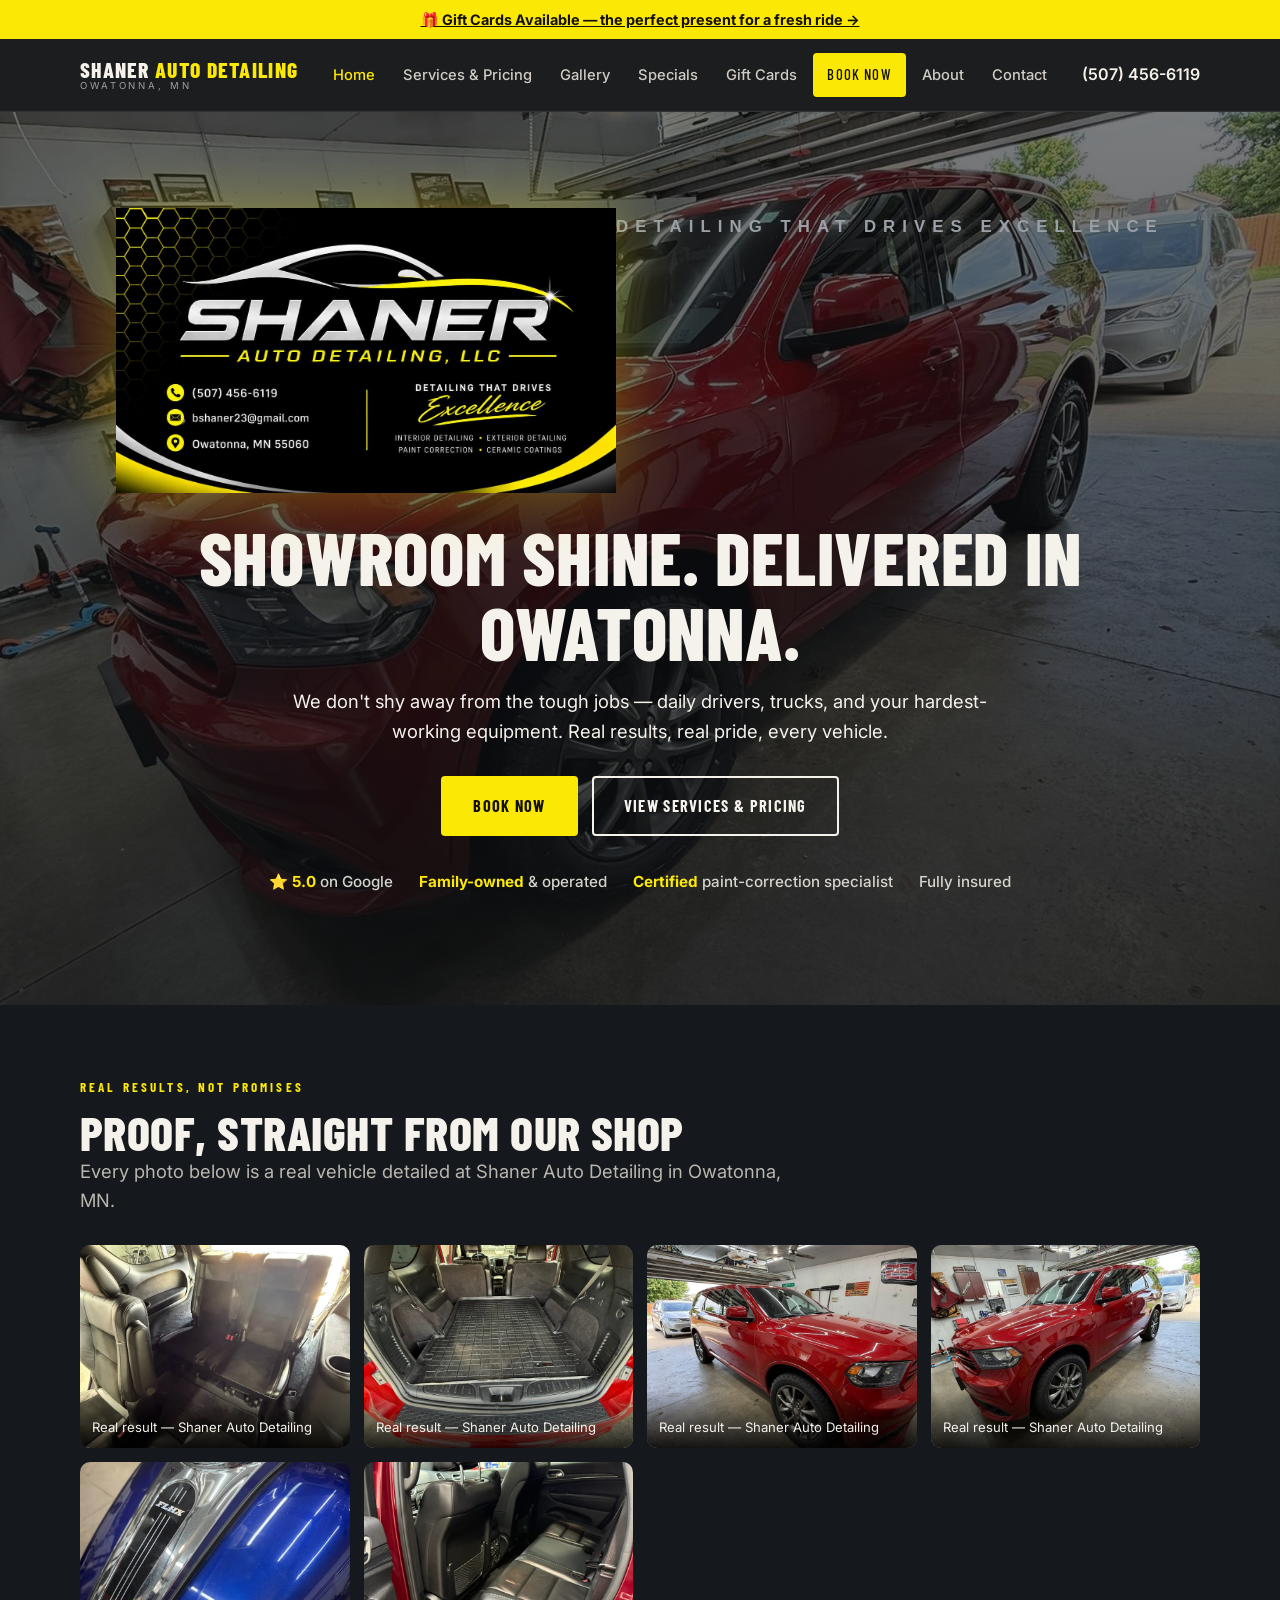
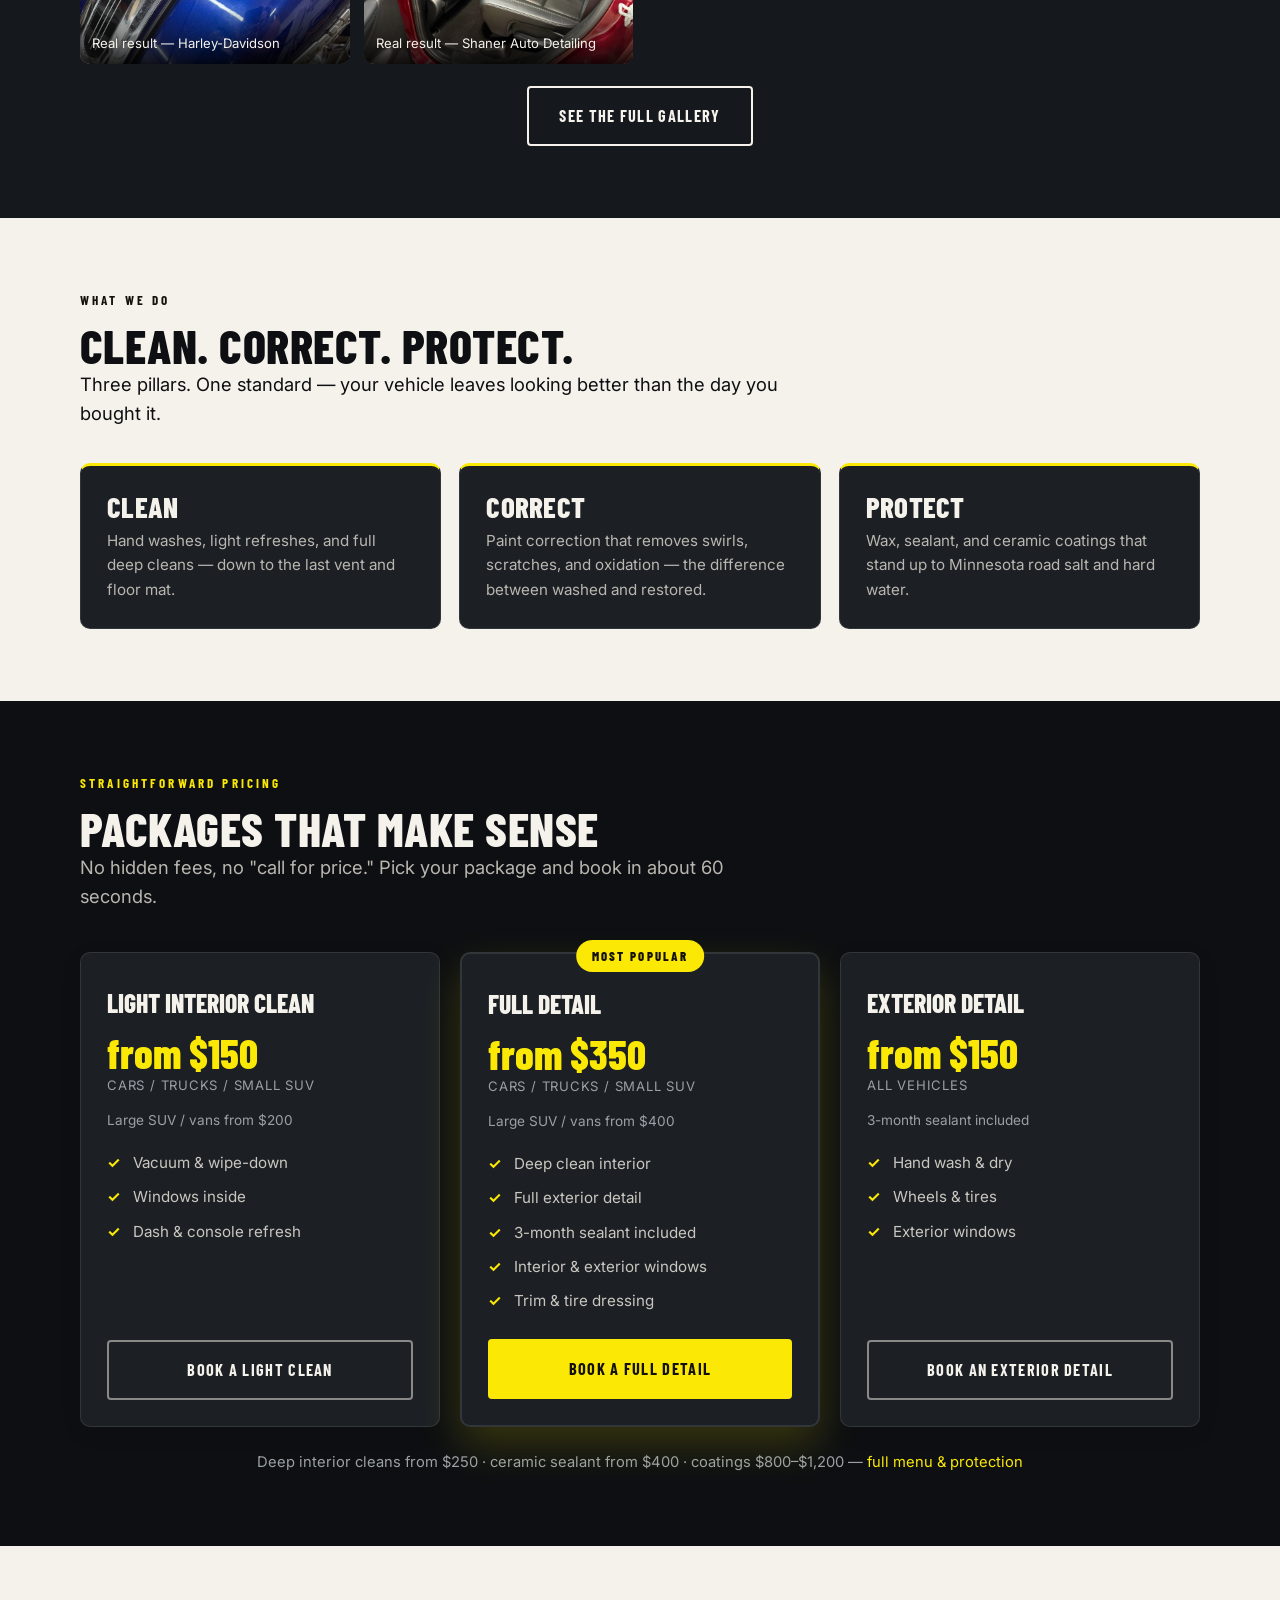
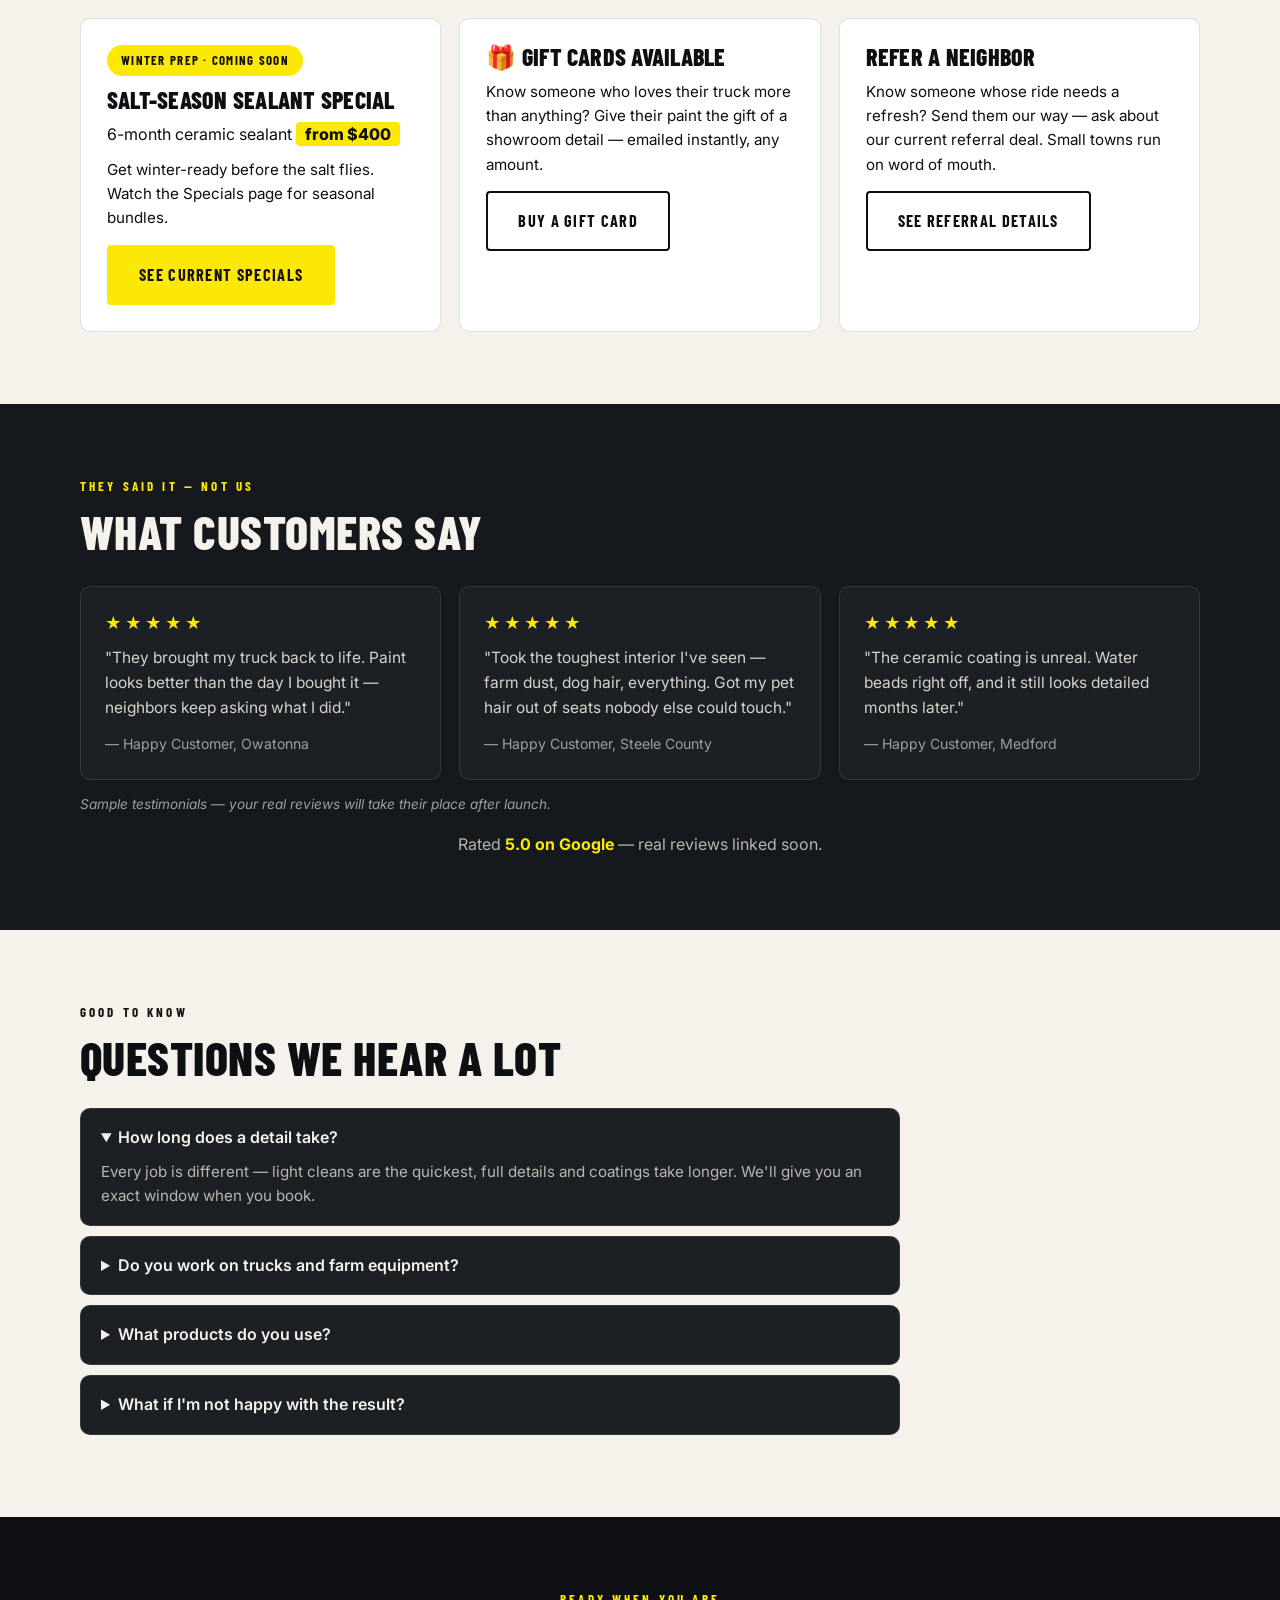
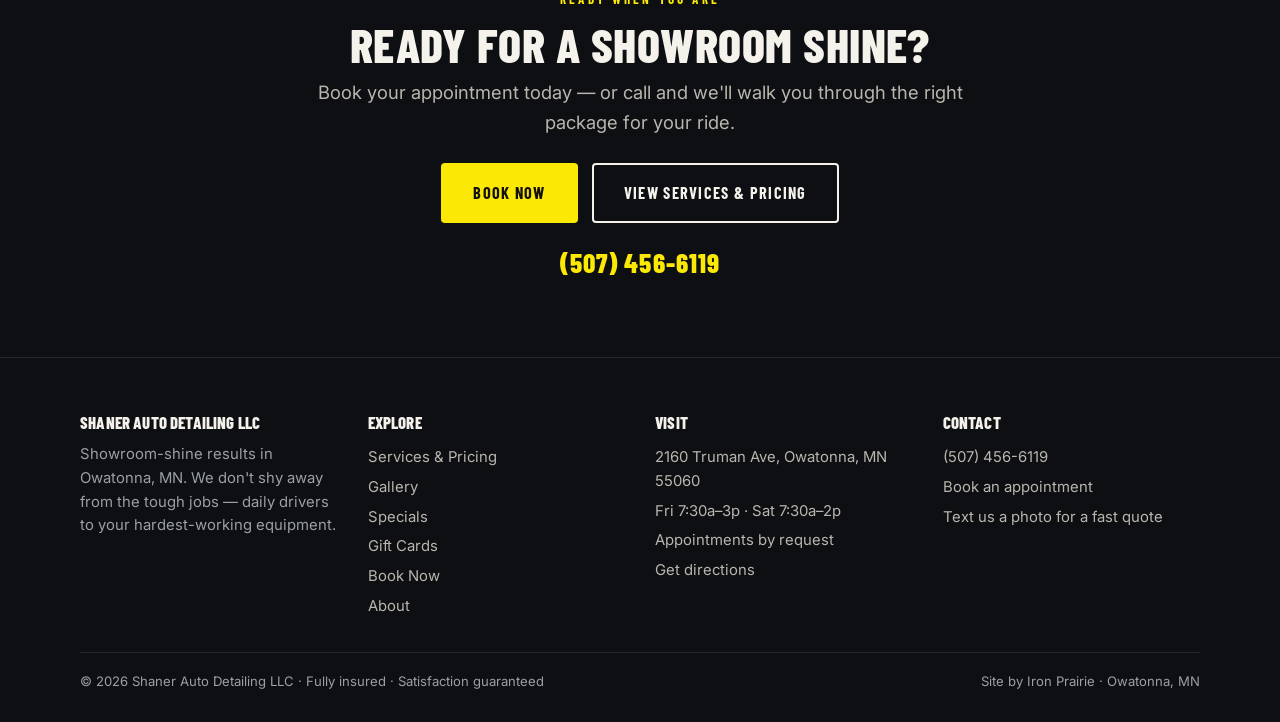
==== commit 264cd6c0: "Rendered-audit readability pass: fix 30 on-screen contrast defects (nav Book Now gray-on-yellow, dar" ====
--- a/index.html
+++ b/index.html
@@ -183,7 +183,7 @@
       <div style="border:1px solid rgba(13,15,18,.12);border-radius:10px;padding:26px;background:#fff">
         <span class="offer-deadline">Winter prep · coming soon</span>
         <h3 style="font-size:1.5rem">Salt-season sealant special</h3>
-        <p style="margin:10px 0">6-month ceramic sealant <b style="color:#7A6400">from $400</b></p>
+        <p style="margin:10px 0">6-month ceramic sealant <b style="background:#FBE905;color:#14100A;padding:2px 9px;border-radius:4px;font-weight:800">from $400</b></p>
         <p style="font-size:.95rem">Get winter-ready before the salt flies. Watch the Specials page for seasonal bundles.</p>
         <p style="margin-top:14px"><a class="btn btn--primary" href="specials.html">See current specials</a></p>
       </div>
--- a/css/styles.css
+++ b/css/styles.css
@@ -371,24 +371,83 @@
 }
 
 /* ============================================================
-   READABILITY LAYER (Dave QC 09-06) — brand yellow is a FILL /
-   dark-surface accent. On LIGHT surfaces text accents drop to
-   dark-gold #7A6400 (5.15:1 on cream, 5.75:1 on white) and muted
-   text to #565C64 (6.0:1). WCAG-verified values.
+   CONTRAST & READABILITY FIXES (rendered-audit driven, 09-06).
+   Principles from real on-screen computed styles:
+   - #FBE905 yellow = FILL + DARK-surface text only (1.12:1 on white).
+   - On LIGHT surfaces text accents are charcoal/readable grays;
+     where Dave wants yellow, it's a SOLID yellow pill w/ dark text.
+   - Dark cards nested inside light sections re-assert their own
+     colors (never inherit light-surface overrides).
    ============================================================ */
+/* Light-section headings pre-line: crisp charcoal (kills brown-gold mud) */
+.section--light .eyebrow { color: #14100A; }
+/* Muted text must be darker on light cream; dark tiles nested in light
+   sections re-assert the dark-background muted */
 .section--light { --muted: #565C64; }
-.section--light .eyebrow { color: #7A6400; }
-.section--light p a,
-.section--light li a {
+.section--light .gift-denom { --muted: #9AA0A6; }
+
+/* Light-surface inline text links only (no class => not a button);
+   dark nested cards re-overridden below */
+.section--light p a:not([class]),
+.section--light li a:not([class]) {
   color: #14100A;
   text-decoration: underline;
   text-decoration-color: rgba(122,100,0,0.55);
   text-underline-offset: 3px;
 }
-.section--light p a:hover,
-.section--light li a:hover { color: #6E5B00; text-decoration-color: #6E5B00; }
-.section--light .pkg-price { color: #14100A; }
-.section--light .pkg-price small { color: var(--muted); }
+.section--light p a:not([class]):hover,
+.section--light li a:not([class]):hover { color: #6E5B00; text-decoration-color: #6E5B00; }
+
+/* Prices on LIGHT cards = solid yellow pill, dark text (yellow + readable) */
+.section--light .pkg-price {
+  display: inline-block;
+  background: var(--amber);
+  color: #14100A;
+  padding: 6px 14px;
+  border-radius: 6px;
+  margin: 10px 0 4px;
+}
+.section--light .pkg-price small { color: #565C64; font-size: 0.95rem; padding-left: 2px; }
+
+/* Offer chips on light cards = solid yellow pill too */
+.section--light .offer-deadline {
+  display: inline-block;
+  background: var(--amber);
+  color: #14100A;
+  border: none;
+  font-weight: 700;
+}
 .section--light .pkg-includes li::before { color: #7A6400; }
-.section--light .offer-deadline { color: #7A6400; border-color: rgba(122,100,0,0.55); background: rgba(251,233,5,0.18); }
 .section--light .demo-badge { border-color: #7A6400; color: #7A6400; }
+.section--light .pkg-note, .section--light .pkg-time { color: #565C64; }
+.section--light .modal-note { color: #565C64; }
+
+/* Pillar cards are DARK (graphite) even inside light sections */
+.section--light .pillar h3 { color: var(--cream) !important; }
+
+/* Header nav "Book Now" button: nav.main a gray rule must not win */
+nav.main a.btn--primary,
+nav.main a.btn--primary.active,
+nav.main a.btn--primary:hover { color: #14100A; }
+
+/* Ghost buttons on dark cards must be light, not charcoal */
+.section--dark .btn--darkghost,
+.section--graphite .btn--darkghost {
+  color: var(--cream);
+  border-color: rgba(245,242,236,0.50);
+}
+.section--dark .btn--darkghost:hover,
+.section--graphite .btn--darkghost:hover {
+  background: rgba(245,242,236,0.10);
+  color: var(--cream);
+}
+
+/* White review cards inside light sections: dark quote text */
+.section--light .review p { color: #3C3F45; }
+.section--light .review cite { color: #6A6F76; }
+.section--light .review .stars { color: #7A6400; }
+.section--light .review-sample-note { color: #565C64; }
+
+/* contact-info-card is a DARK card inside the light contact section */
+.section--light .contact-info-card li a,
+.section--light .contact-info-card li a:hover { color: var(--amber); text-decoration: none; }
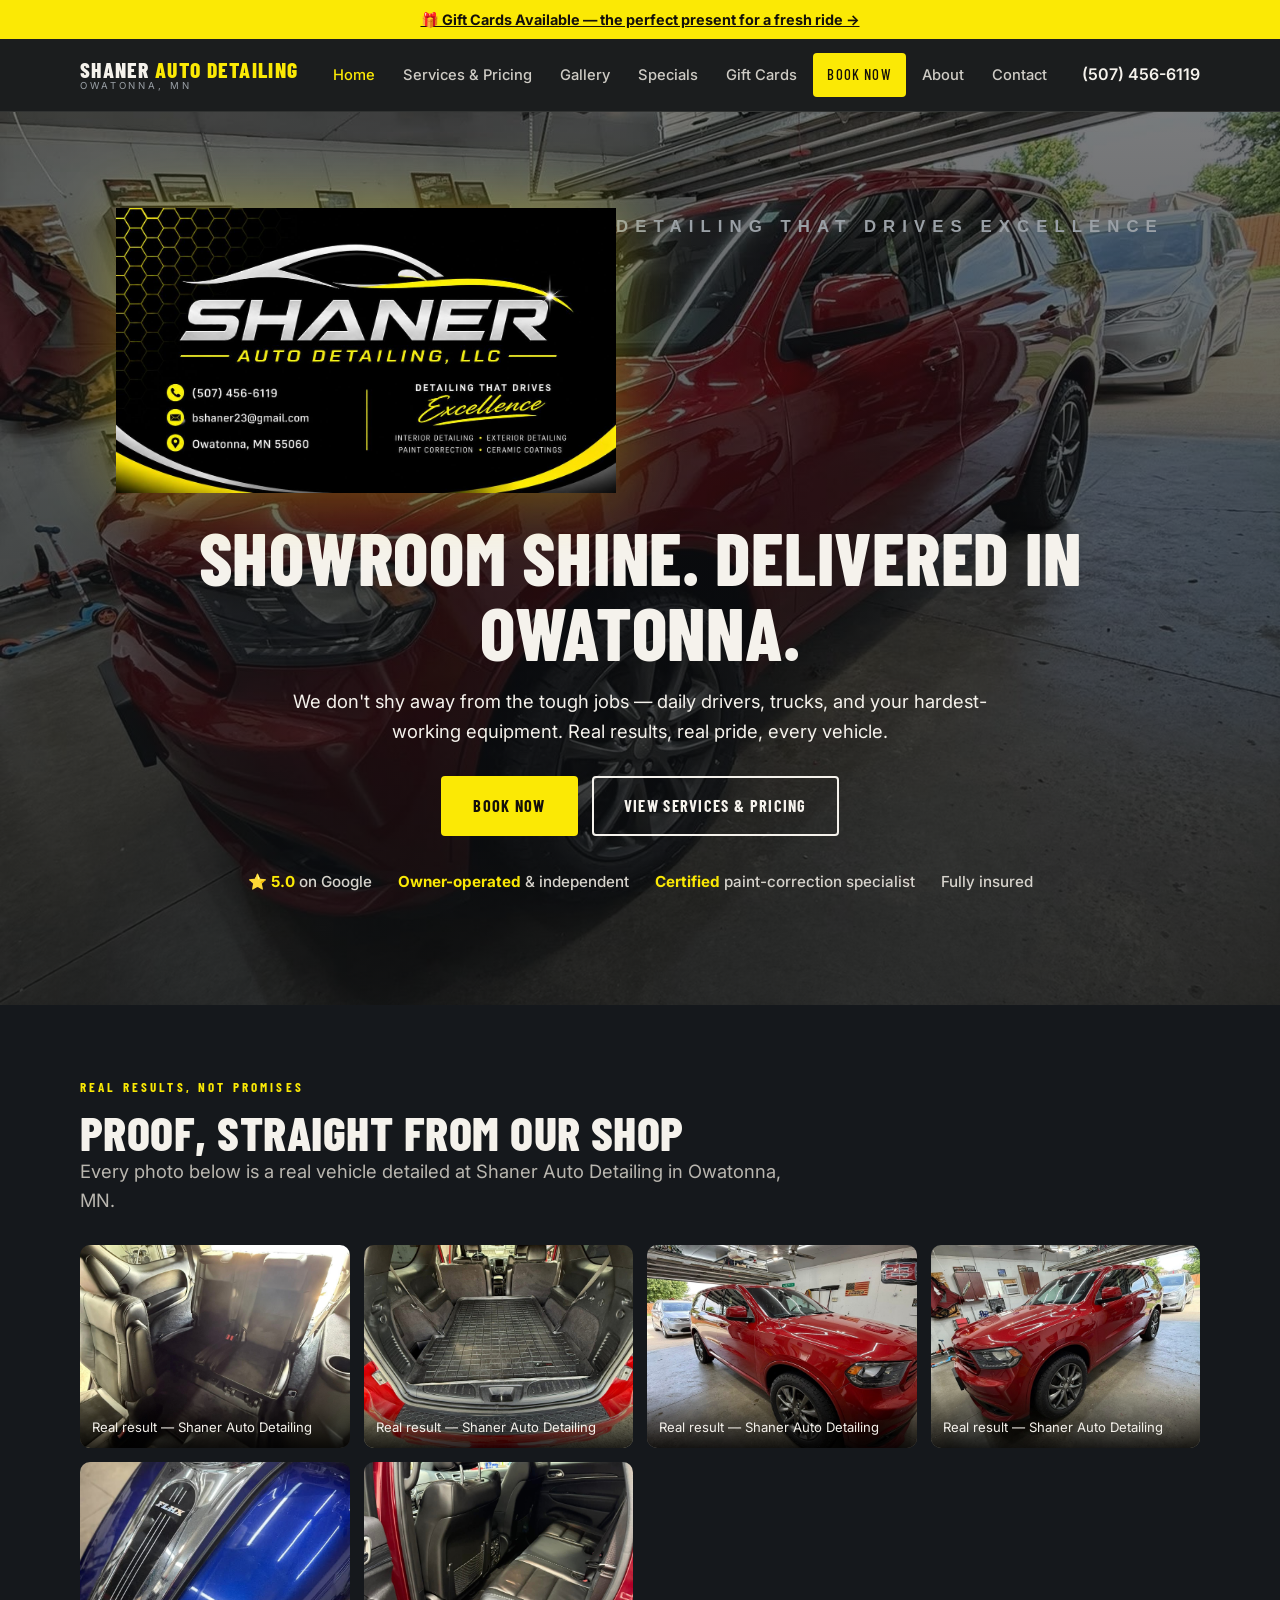
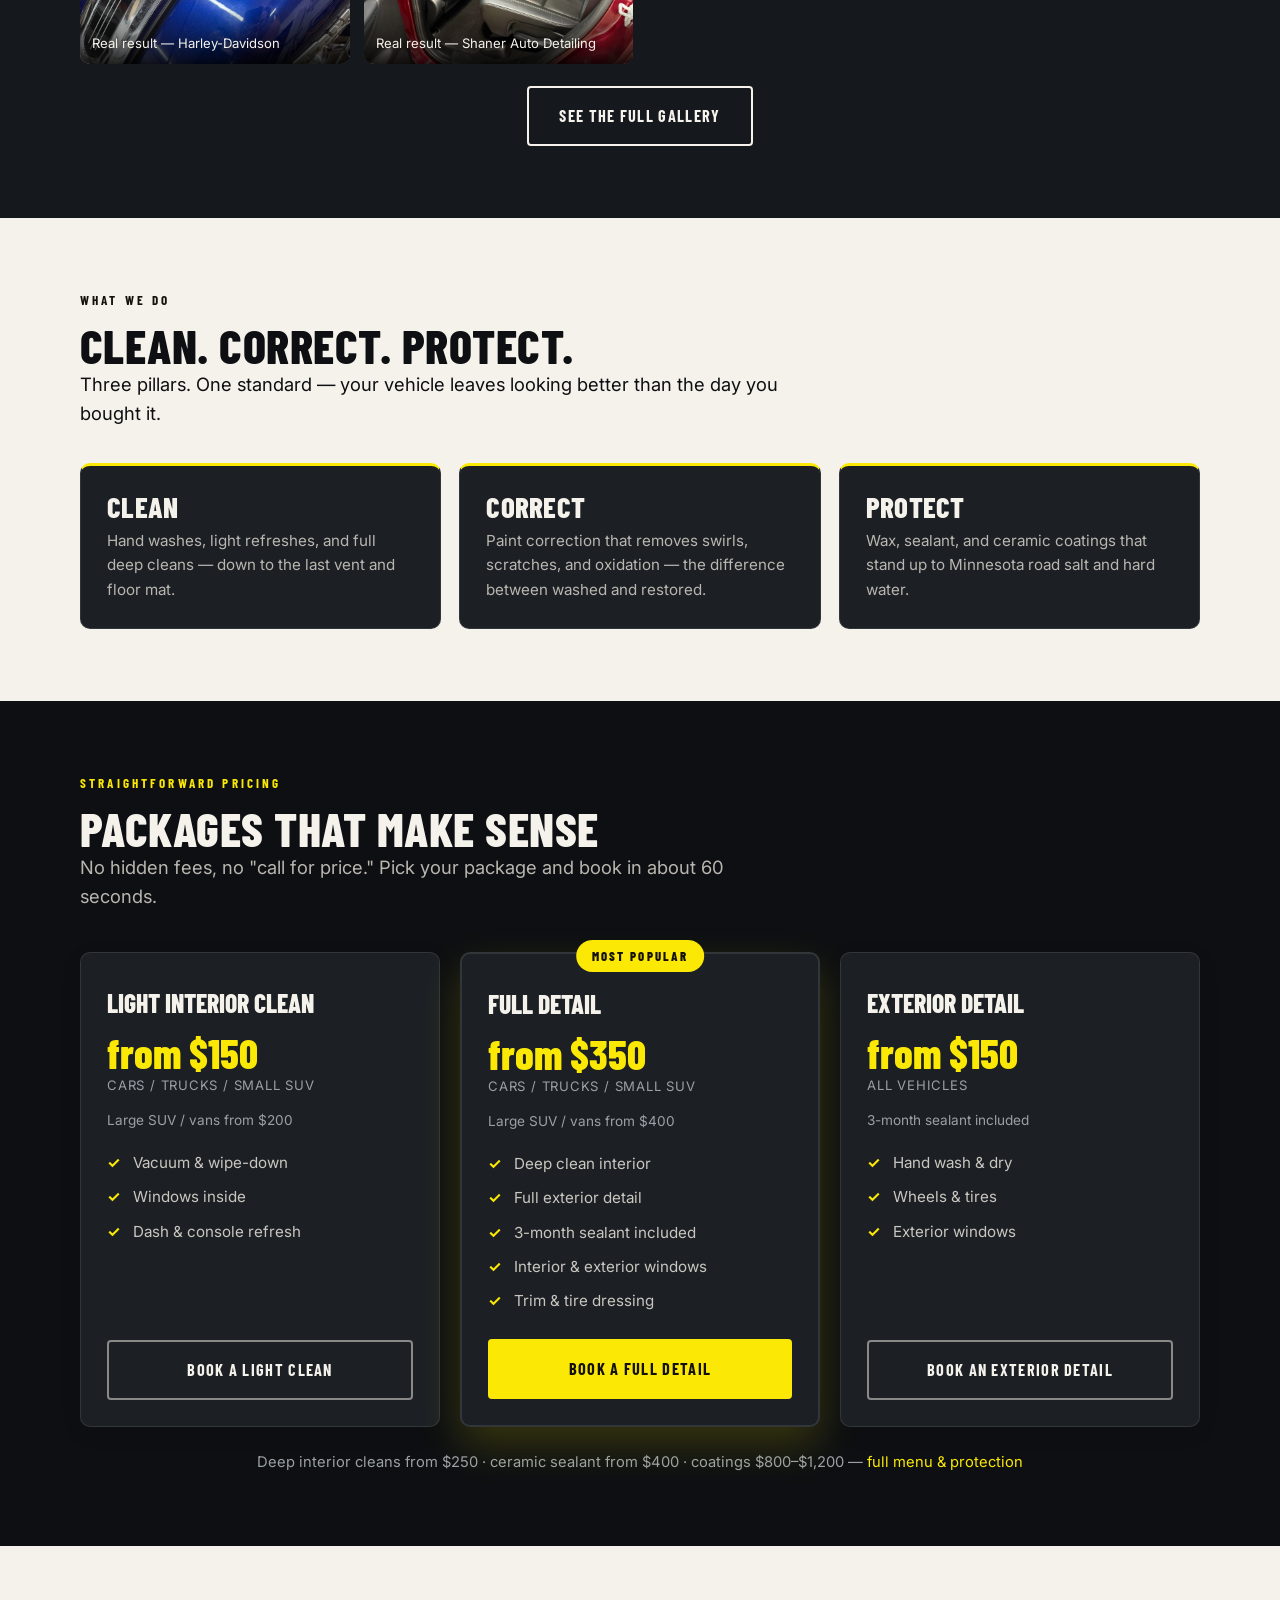
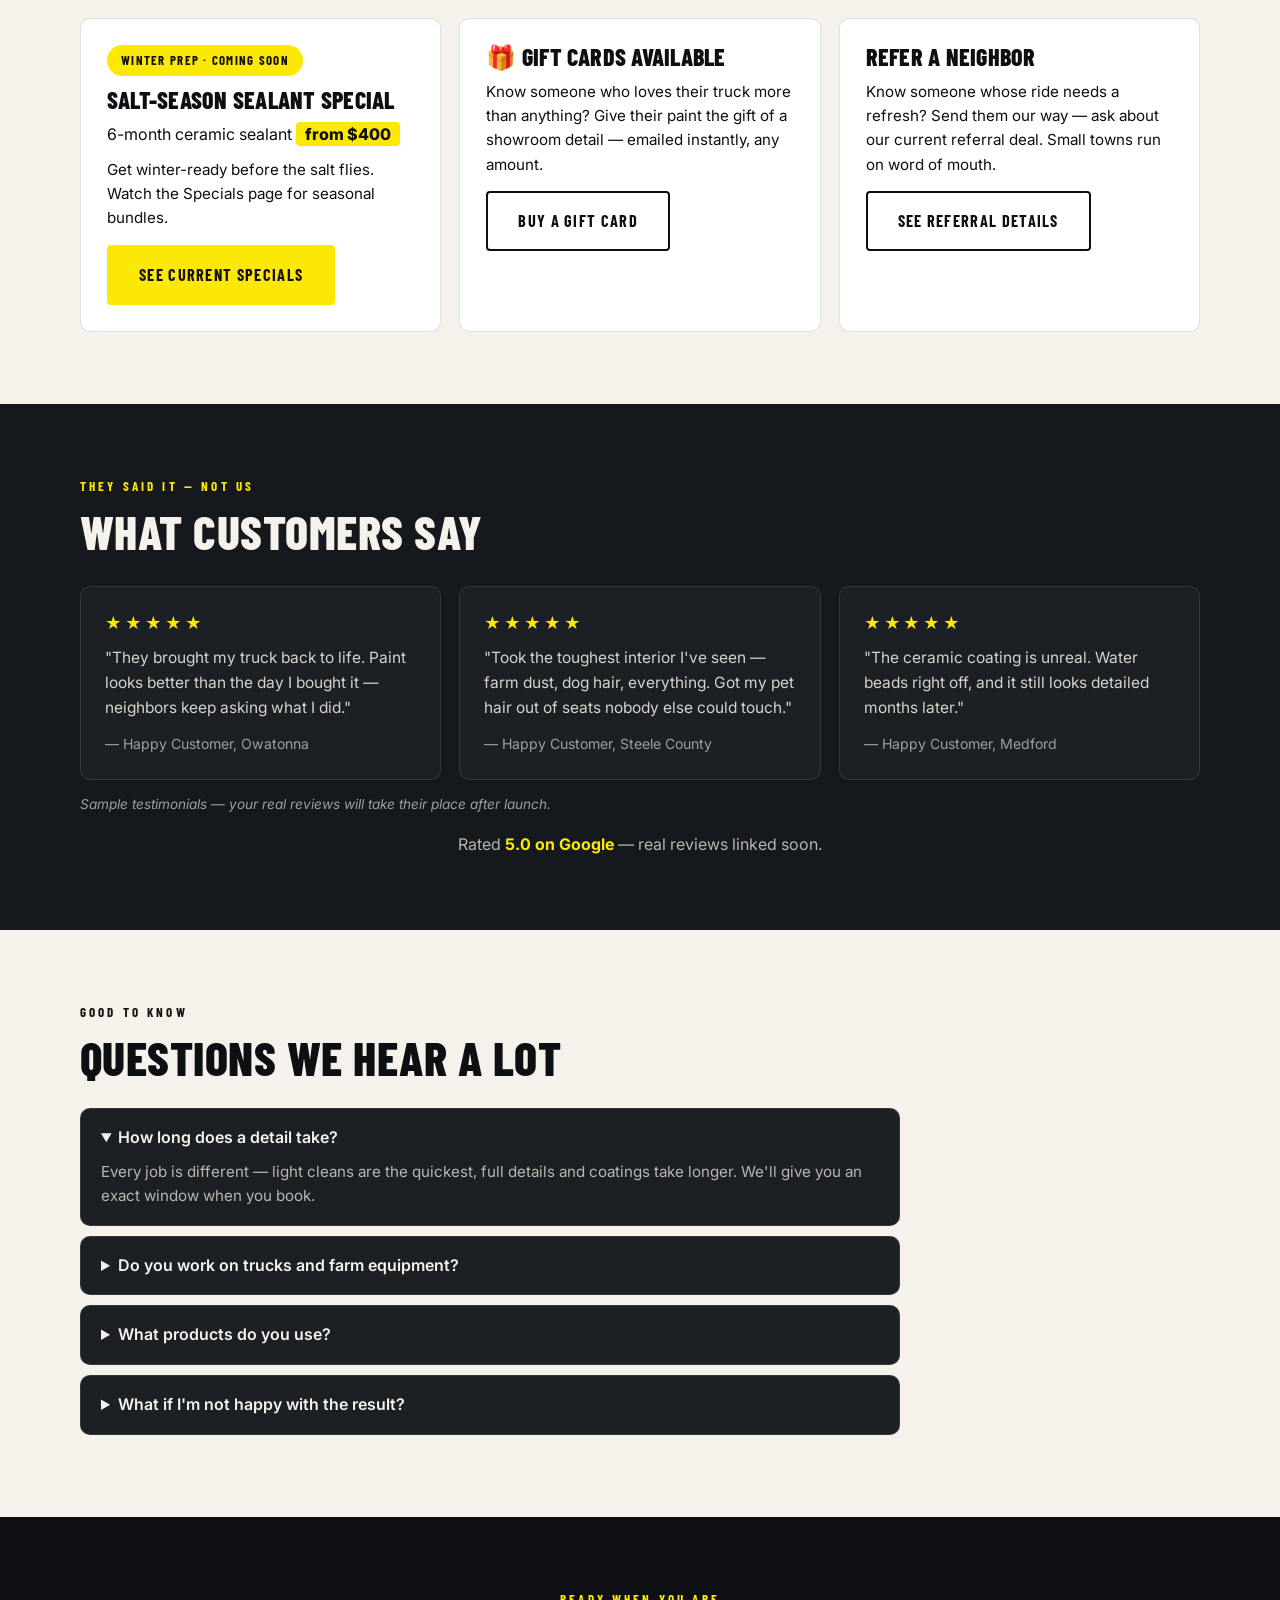
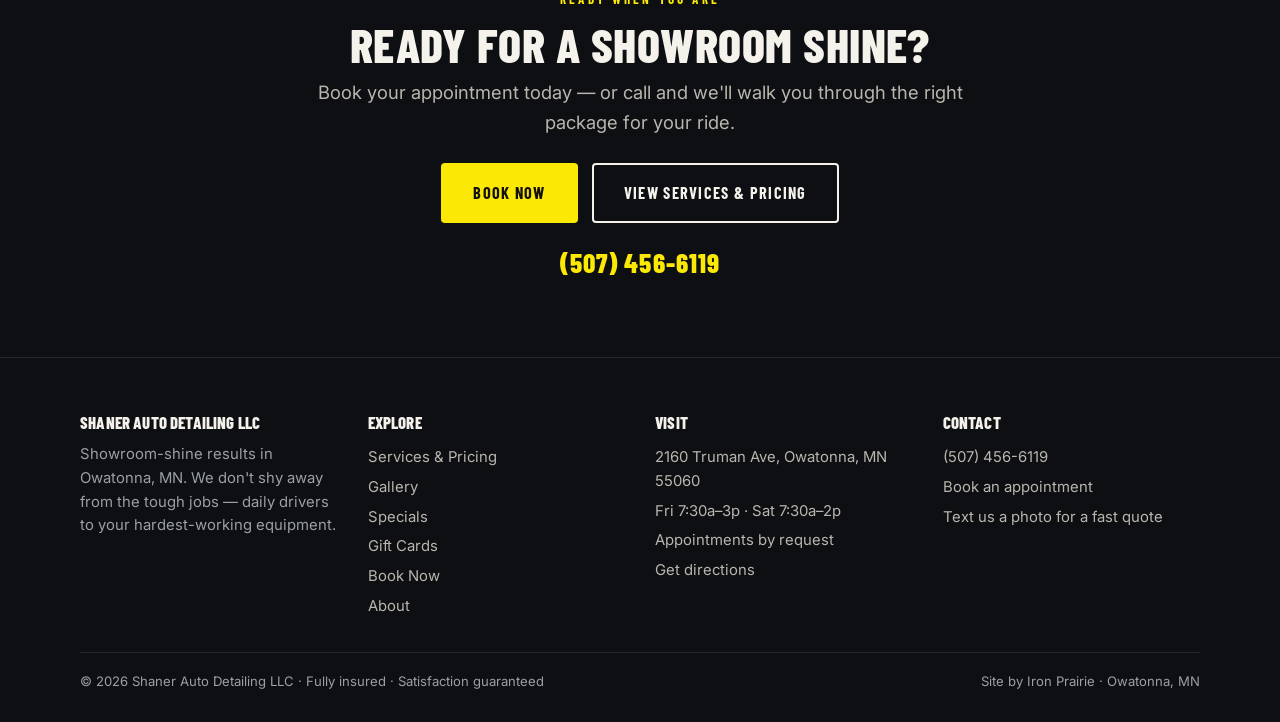
==== commit c5d1bff4: "Identity: owner-operated & independent voice (Brandon solo, ex-All The Details) — About story/meta/t" ====
--- a/index.html
+++ b/index.html
@@ -80,7 +80,7 @@
       </div>
       <div class="trust-ribbon">
         <span>⭐ <b>5.0</b> on Google</span>
-        <span><b>Family-owned</b> &amp; operated</span>
+        <span><b>Owner-operated</b> &amp; independent</span>
         <span><b>Certified</b> paint-correction specialist</span>
         <span>Fully insured</span>
       </div>
